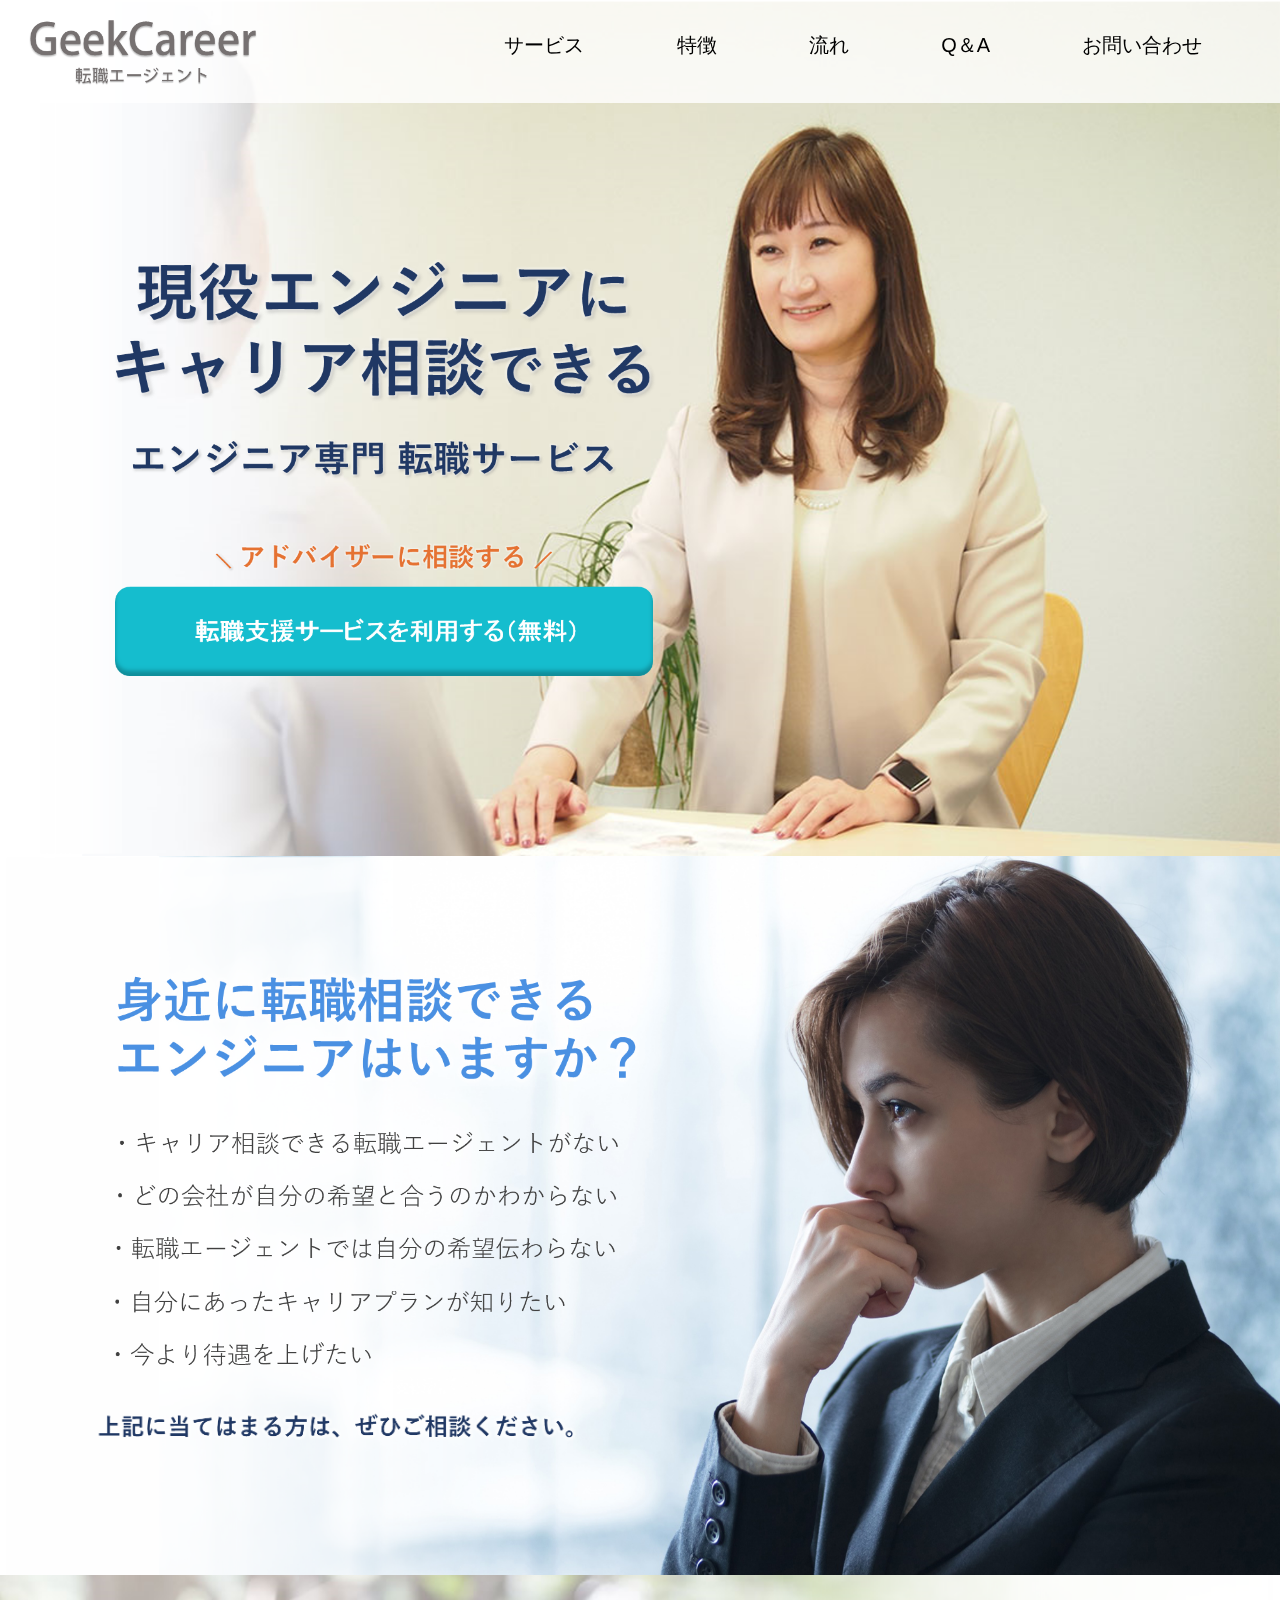
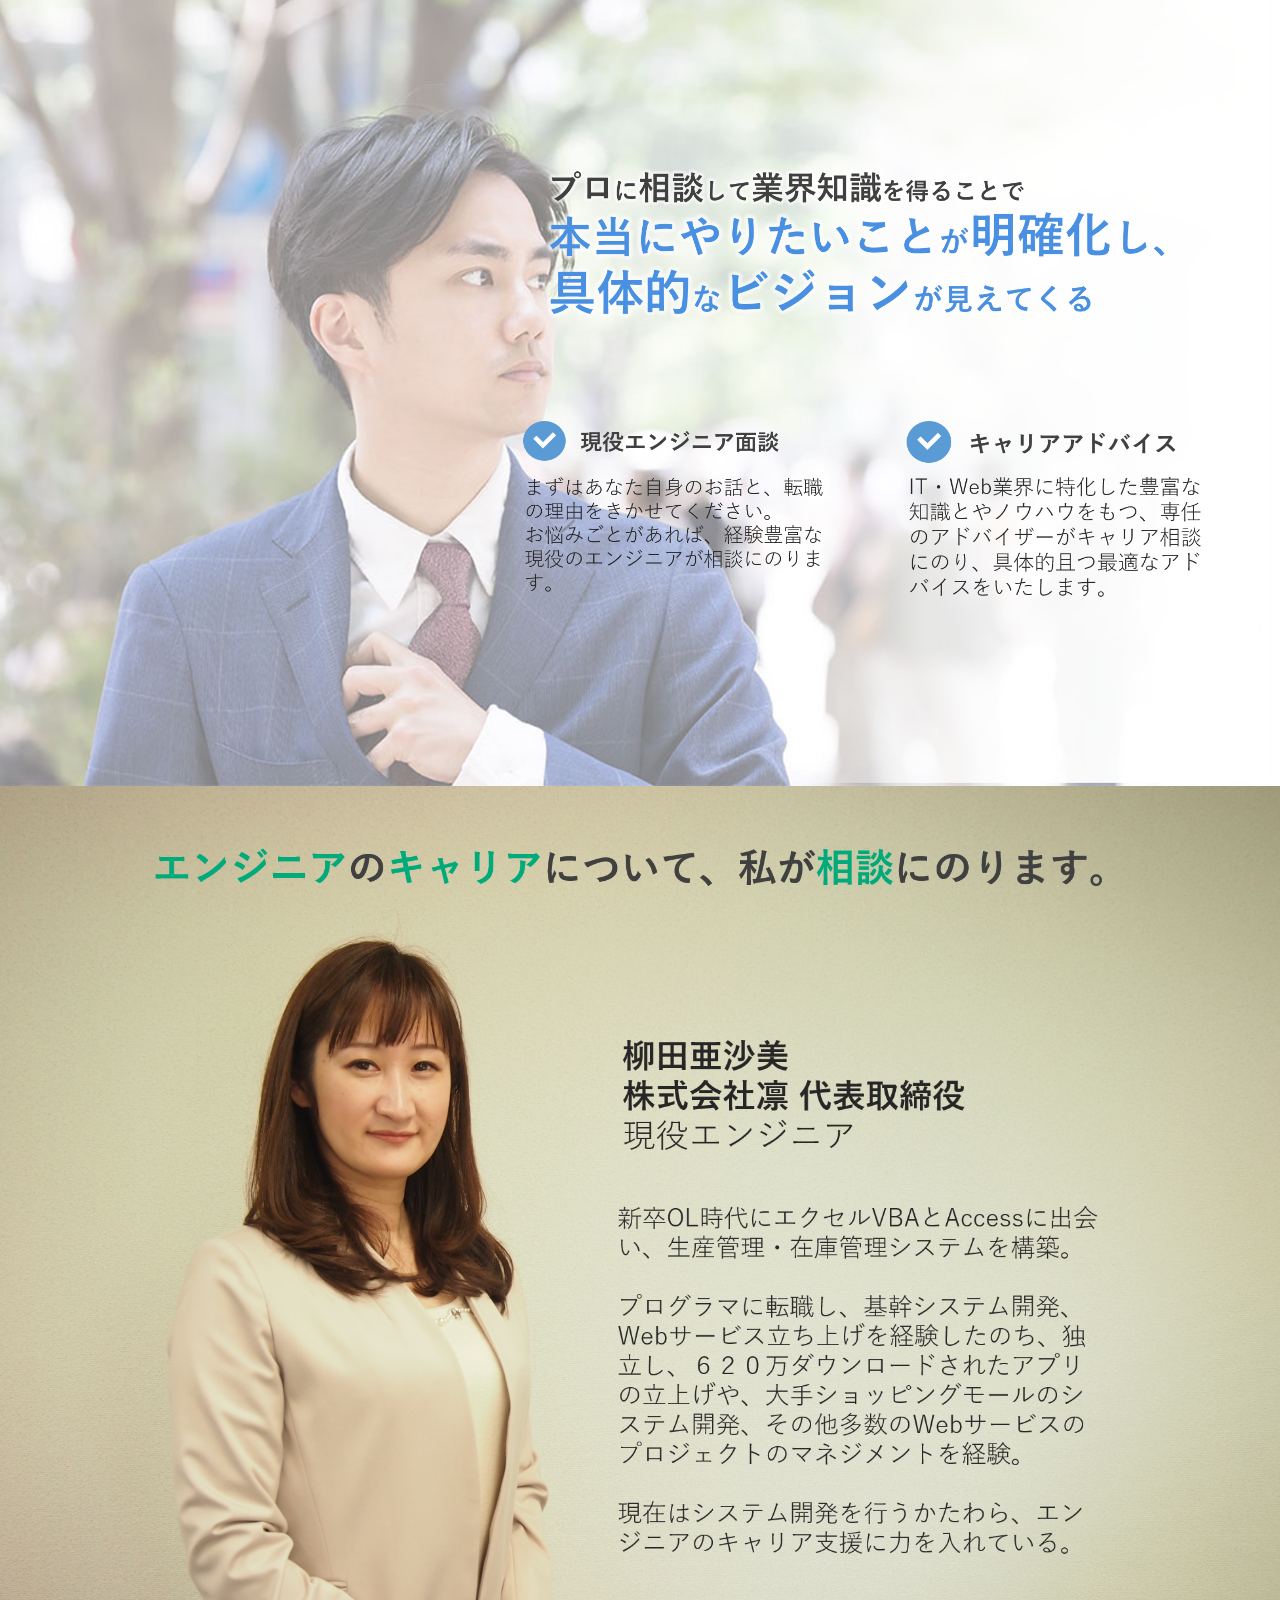
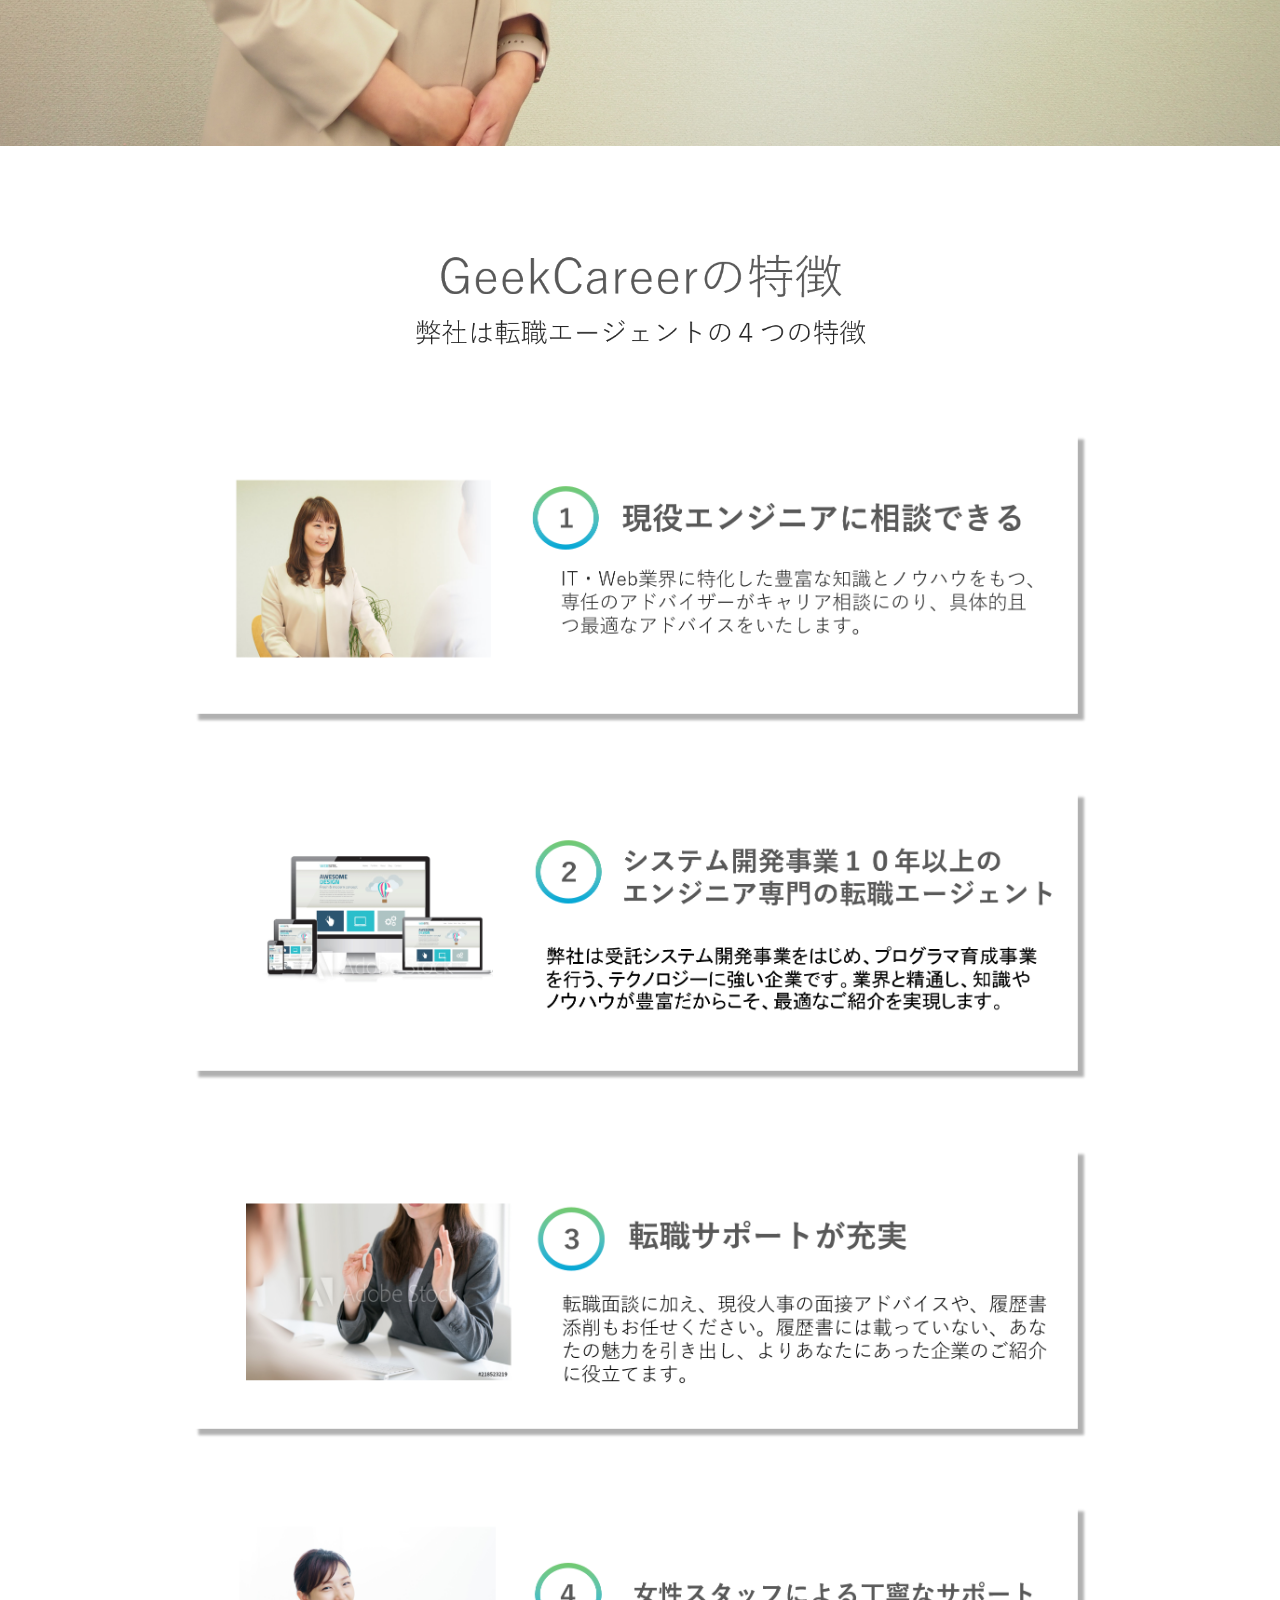
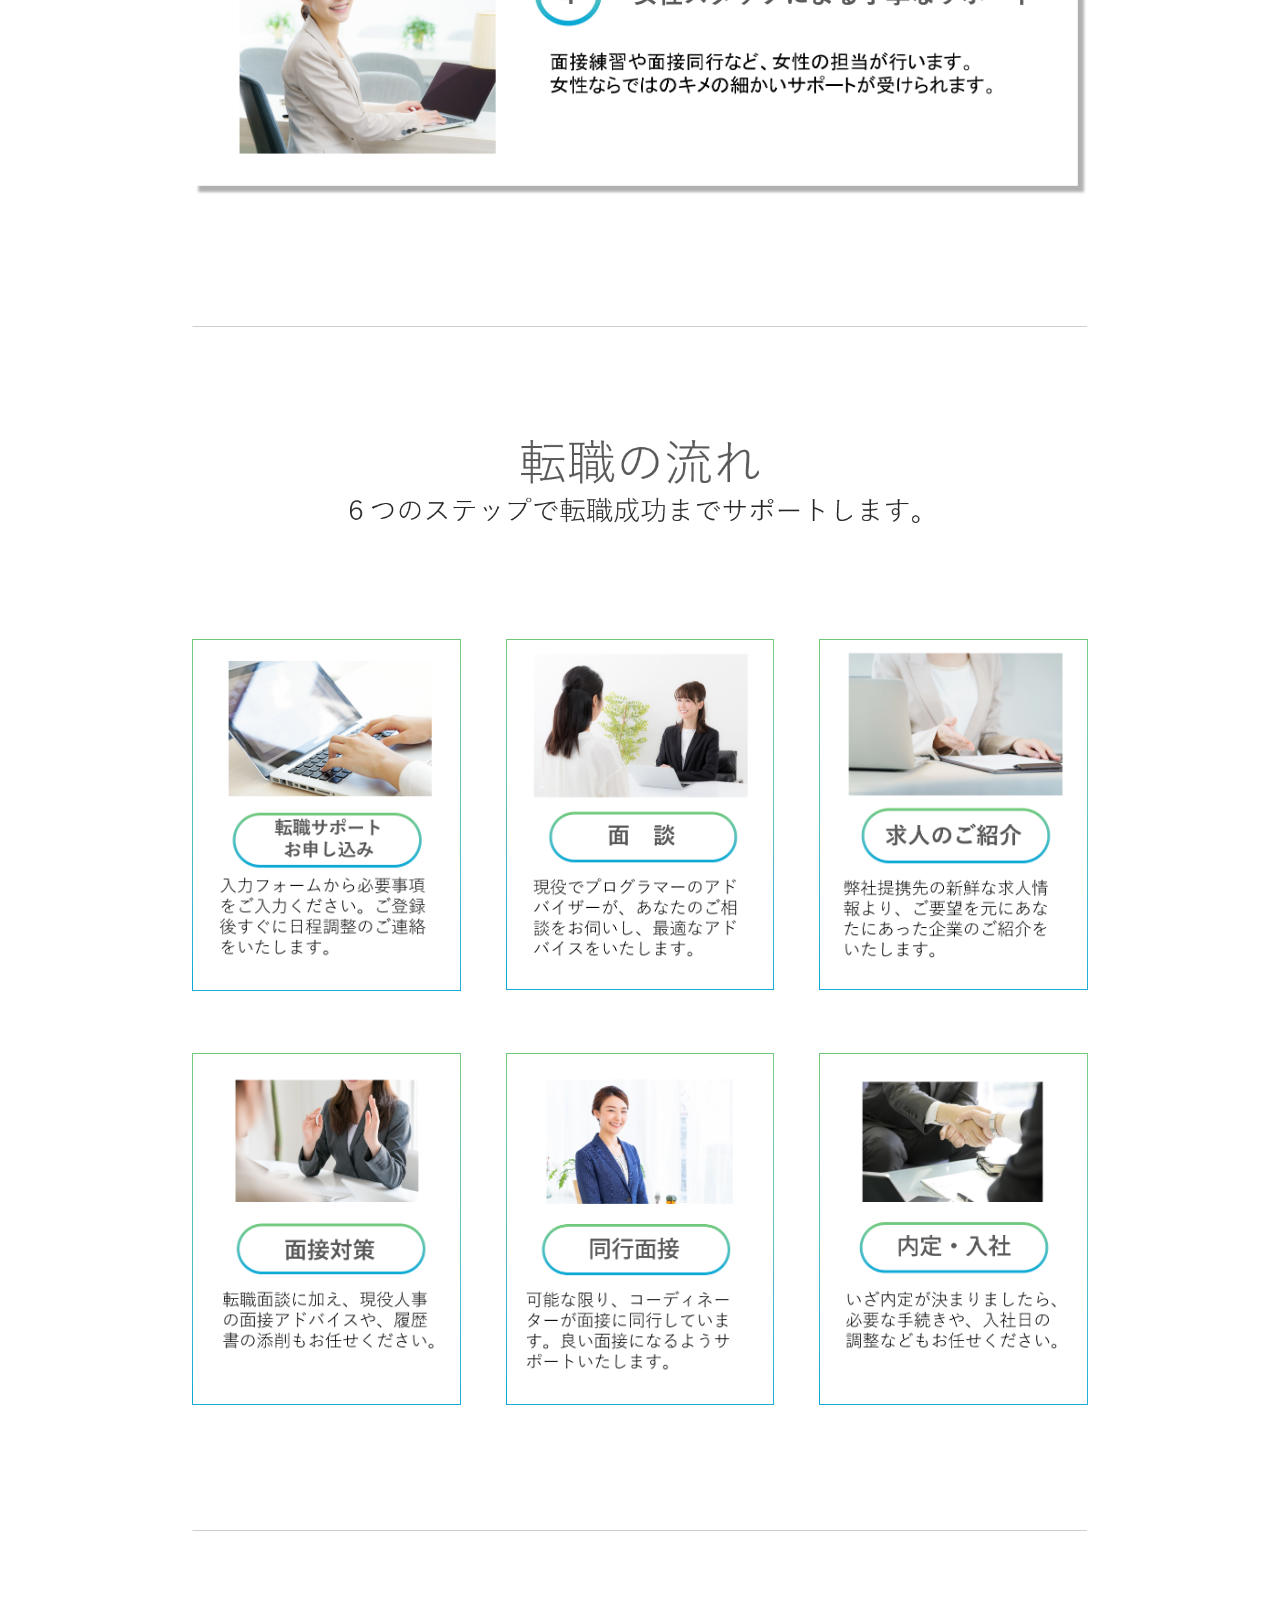
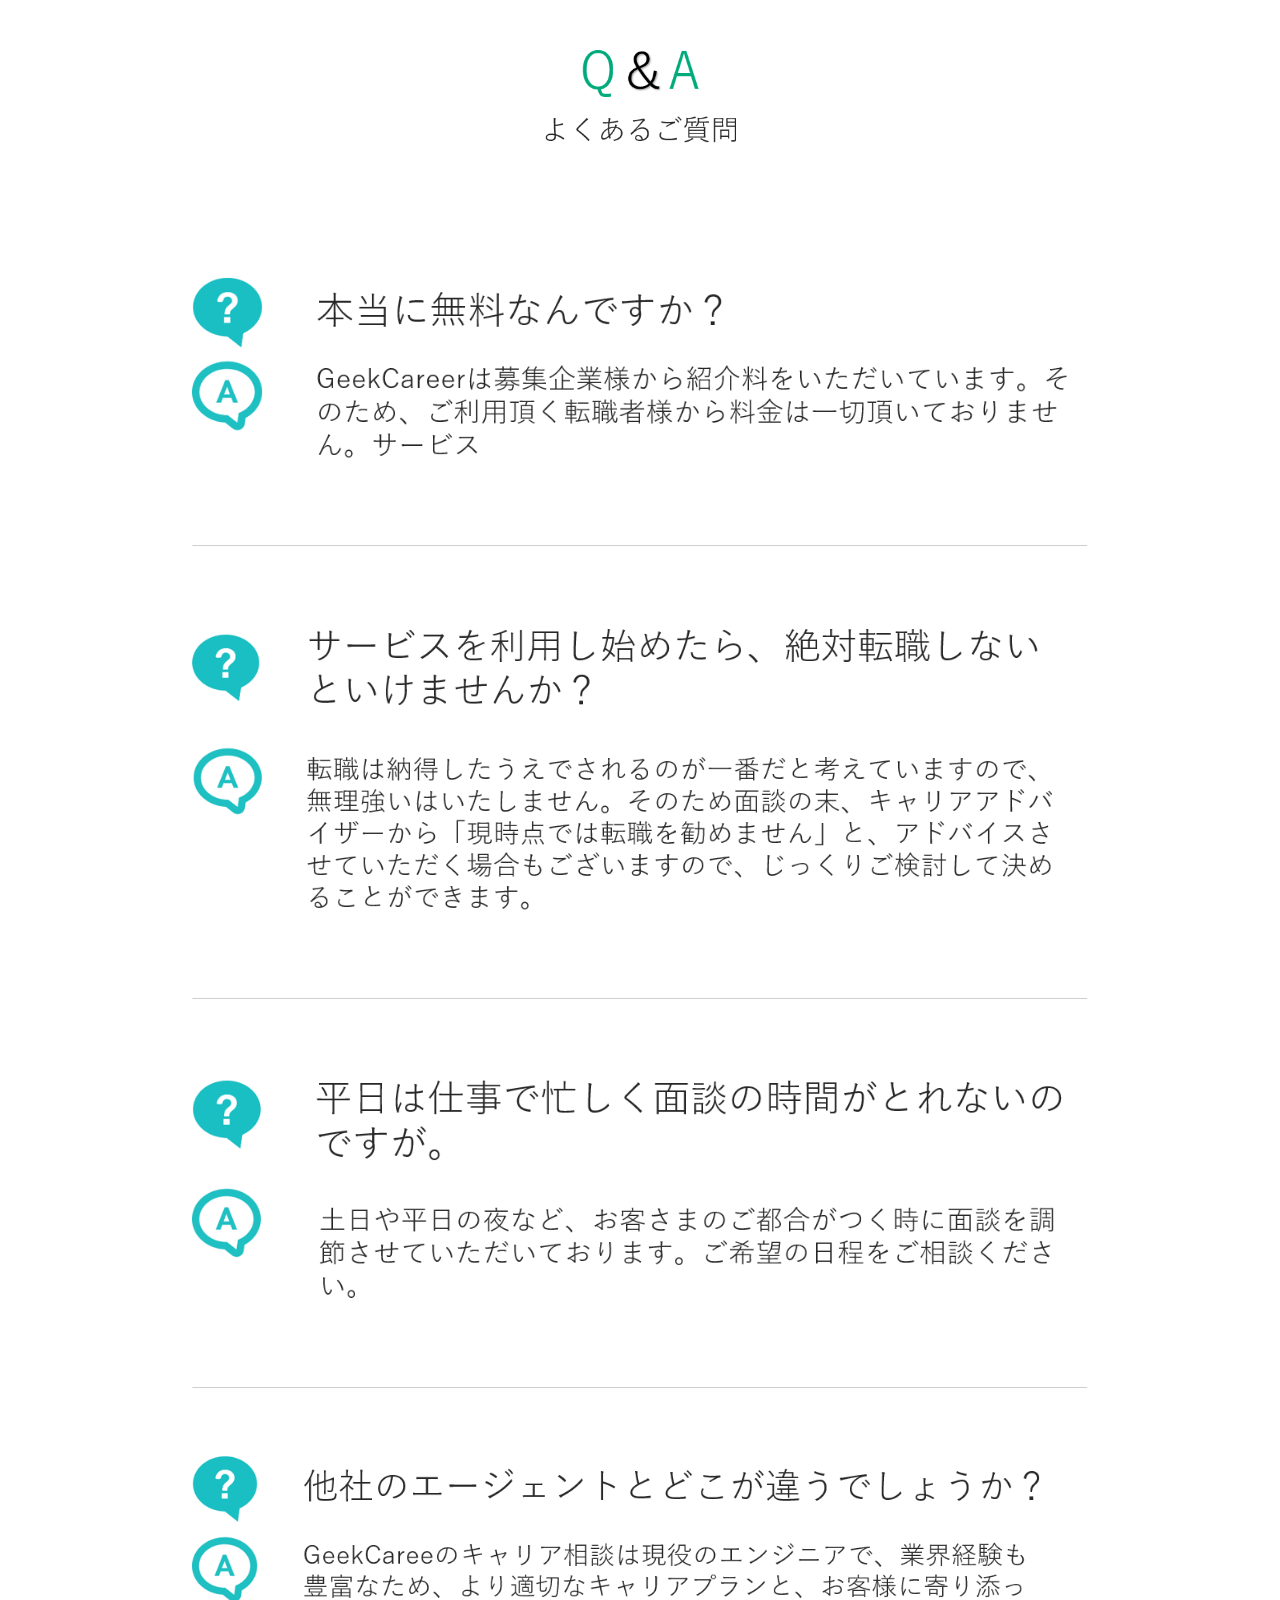
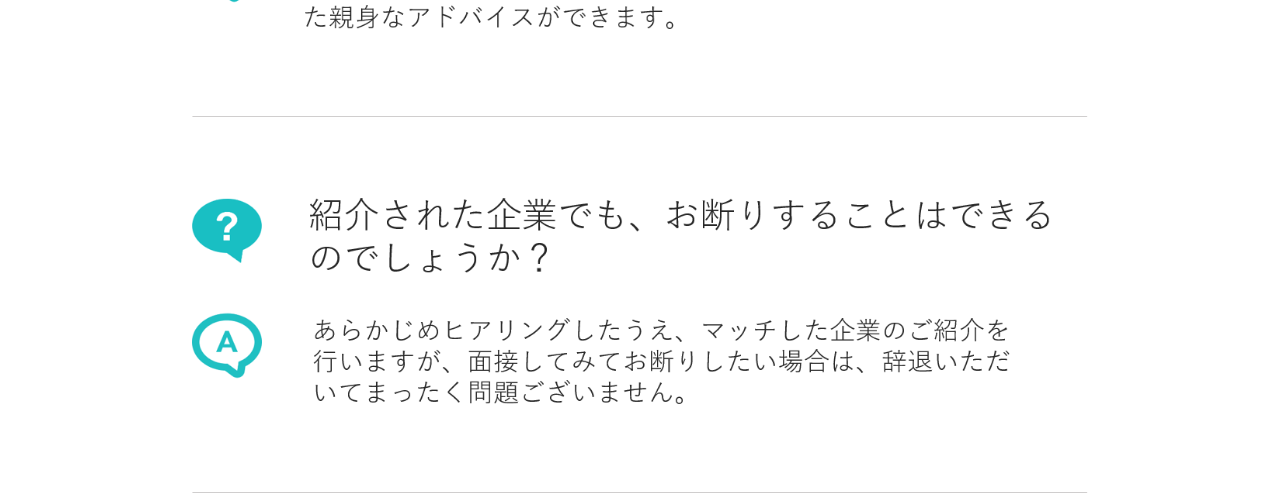
==== geekcareer/index.html @ f50a57da "「geekcareer_lp」コーディング提出" ====
<!DOCTYPE html>
<html>
	<head>
		<meta charset="UTF-8">
		<meta name="description" content="geekcareer">
		<meta name="keyword" content="geekcareer">
		<title>geekcareer</title>
		<meta name="viewport" content="width=device-width, initial-scale=1.0, minimum-scale=1.0, maximum-scale=1.0, user-scalable=no">
		<link rel="stylesheet" type="text/css" href="style.css" />
		<script type="text/javascript" src="https://ajax.googleapis.com/ajax/libs/jquery/1.8.2/jquery.min.js"></script>
		<script type="text/javascript" src="../js/g-analytics.js"></script>
		<script>
			$(function($) {
				WindowHeight = $(window).height();
				$('.drawr').css('height', WindowHeight); //メニューをwindowの高さいっぱいにする
				$(document).ready(function() {
					$('.btn').click(function(){ //クリックしたら
						if($('.drawr').is(":animated")){
							return false;
						}else{
							$('.drawr').animate({width:'toggle'}); //animateで表示・非表示
							$(this).toggleClass('peke'); //toggleでクラス追加・削除
							return false;
						}
					});
				});
   
				//別領域をクリックでメニューを閉じる
				$(document).click(function(event) {
					if (!$(event.target).closest('.drawr').length) {
						$('.btn').removeClass('peke');
						$('.drawr').hide();
					}
				});
			});
		</script>
	</head>
	<body>
		<div id = "wrapper">
			<div id="header">
				<div class="df">
					<a href="#header"><img class="logo" src="img/first_logo.png" /></a>
					<div class="gnf">
						<div id="ham">
							<a class="btn"><img src="img/btn.png" /></a>
							<div class="drawr">
								<ul id="menu">
									<li><a href="#">サービス</a></li>
									<li><a href="#tc">特徴</a></li>
									<li><a href="#fl">流れ</a></li>
									<li><a href="#qa">Q＆A</a></li>
									<li><a href="#">お問い合わせ</a></li>
								</ul>
							</div>
						</div>
						<ul id = "globalnav">
							<li><a href="#">サービス</a></li>
							<li><a href="#tc">特徴</a></li>
							<li><a href="#fl">流れ</a></li>
							<li><a href="#qa">Q＆A</a></li>
							<li><a href="#">お問い合わせ</a></li>
						</ul>
					</div>
				</div>
			</div>
			<div class="mv">
				<img class="db" src="img/first_buck_img.png" />
				<img class="top_dis" src="img/first_title.png" />
				<img class="top_but" src="img/first_cv_button.png" />
			</div>
			<div class="onayami">
				<img class="db dn_s" src="img/onayami_buck_img.png" />
				<img class="dn db_s" src="img/onayami_buck_img_sp.jpg" />
				<img class="onayami_title" src="img/onayami_title.png" />
				<img class="onayami_dis" src="img/onayami_discription.png" />
				<img class="onayami_anai" src="img/onayami_anai.png" />
			</div>
			<div class="benefit">
				<img class="db dn_s" src="img/benefit_buck_img.png" />
				<img class="dn db_s" src="img/benefit_buck_img_sp.jpg" />
				<img class="benefit_dis" src="img/benefit_discription.png" />
				<img class="benefit_men" src="img/benefit_mendan.png" />
				<img class="benefit_adv" src="img/benefit_advice.png" />
			</div>
			<div class="profile">
				<img class="db dn_s" src="img/profile_buck_img.png" />
				<img class="dn db_s" src="img/profiel_buck_img_sp.jpg" />
				<img class="dn_s profile_title" src="img/profiel_title.png" />
				<img class="dn db_s profile_title" src="img/profiel_title_sp.png" />
				<img class="profile_name" src="img/profiel_name.png" />
				<img class="dn_s profile_keireki" src="img/profiel_keireki.png" />
				<img class="dn db_s profile_keireki" src="img/profiel_keireki_sp.png" />
			</div>
			<div id="contents">
				<div id="tc"><div class="tokucho_title">
					<img src="img/tokucho_title.png" />
				</div></div>
				<img class="dn_s mt7" src="img/tokucho_1.png" />
				<img class="dn db_s mt12" src="img/tokucho_1_img.png" />
				<p class="dn di_s mt7 tc1_title_s">現役エンジニアに相談できる</p>
				<p class="dn db_s tc1_dis_s">IT・Web業界に特化した豊富な知識とノウハウをもつ、専任のアドバイザーがキャリア相談にのり、具体的且つ最適なアドバイスをいたします。</p>
				<img class="dn_s mt7" src="img/tokucho_2.png" />
				<img class="dn db_s mt12" src="img/tokucho_3_img.png" />
				<p class="dn di_s tc2_title_s">システム開発事業10年以上のエンジニア専門の転職エージェント</p>
				<p class="dn db_s tc2_dis_s">弊社は受託システム開発事業をはじめ、プログラマ育成事業を行う、テクノロジーに強い企業です。業界と精通し、知識やノウハウが豊富だからこそ、最適なご紹介を実現します。</p>
				<img class="dn_s mt7" src="img/tokucho_3.png" />
				<img class="dn db_s mt14" src="img/tokucho_2_img.png" />
				<p class="dn di_s mt7 tc3_title_s">転職サポートが充実</p>
				<p class="dn db_s tc3_dis_s">転職面談に加え、現役人事の面接アドバイスや、履歴書添削もお任せください。履歴書には載っていない、あなたの魅力を引き出し、よりあなたにあった企業のご紹介に役立てます。</p>
				<img class="dn_s mt7" src="img/tokucho_4.png" />
				<img class="dn db_s mt14" src="img/tokucho_4_img.png" />
				<p class="dn di_s mt7 tc4_title_s">女性スタッフによる丁寧なサポート</p>
				<p class="dn db_s tc4_dis_s">面接練習や面接同行など、女性の担当が行います。<br>女性ならではのキメの細かいサポートが受けられます。</p>
				<img class="mt14" src="img/line.png" />
				<div id="fl"><div class="flow_title">
					<img src="img/flow_title.png" />
				</div></div>
				<div class="flow1">
					<img class="dn_s mr5" src="img/flow_mousikomi.png" />
					<img class="dn db_s" src="img/flow_mousikomi.png" />
					<img class="dn_s mr5" src="img/flow_mendan.png" />
					<img class="dn db_s mt12" src="img/flow_mendan.png" />
					<img class="dn_s" src="img/flow_syoukai.png" />
					<img class="dn db_s mt12" src="img/flow_syoukai.png" />
				</div>
				<div class="flow2">
					<img class="dn_s mr5" src="img/flow_mensetsutaisaku.png" />
					<img class="dn db_s mt12" src="img/flow_mensetsutaisaku.png" />
					<img class="dn_s mr5" src="img/flow_mensetsu_doukou.png" />
					<img class="dn db_s mt12" src="img/flow_mensetsu_doukou.png" />
					<img class="dn_s" src="img/flow_naitei.png" />
					<img class="dn db_s mt12" src="img/flow_naitei.png" />
				</div>
				<img class="mt14" src="img/line.png" />
				<div id="qa"><div class="qa_title">
					<img src="img/q&a_title.png" />
				</div></div>
				<img class="dn_s mt12" src="img/q&a_q1.png" />
				<p class="dn db_s q1">本当に無料なんですか？</p>
				<p class="dn db_s a1">GeekCareerは募集企業様から紹介料をいただいています。そのため、ご利用頂く転職者様から料金は一切頂いておりません。サービス</p>
				<img class="mt7" src="img/line.png" />
				<img class="dn_s mt7" src="img/q&a_q2.png" />
				<p class="dn db_s q2">サービスを利用し始めたら、絶対転職しないといけませんか？</p>
				<p class="dn db_s a2">転職は納得したうえでされるのが一番だと考えていますので、無理強いはいたしません。そのため面談の末、キャリアアドバイザーから「現時点では転職を勧めません」と、アドバイスさせていただく場合もございますので、じっくりご検討して決めることができます。</p>
				<img class="mt7" src="img/line.png" />
				<img class="dn_s mt7" src="img/q&a_q3.png" />
				<p class="dn db_s q3">平日は仕事で忙しく面談の時間がとれないのですが。</p>
				<p class="dn db_s a3">土日や平日の夜など、お客さまのご都合がつく時に面談を調節させていただいております。ご希望の日程をご相談ください。</p>
				<img class="mt7" src="img/line.png" />
				<img class="dn_s mt7" src="img/q&a_q4.png" />
				<p class="dn db_s q4">他社のエージェントとどこが違うでしょうか？</p>
				<p class="dn db_s a4">GeekCareeのキャリア相談は現役のエンジニアで、業界経験も豊富なため、より適切なキャリアプランと、お客様に寄り添った親身なアドバイスができます。</p>
				<img class="mt7" src="img/line.png" />
				<img class="dn_s mt7" src="img/q&a_q5.png" />
				<p class="dn db_s q5">紹介された企業でも、お断りすることはできるのでしょうか？</p>
				<p class="dn db_s a5">あらかじめヒアリングしたうえ、マッチした企業のご紹介を行いますが、面接してみてお断りしたい場合は、辞退いただいてまったく問題ございません。</p>
				<img class="mt7" src="img/line.png" />

			</div>

		</div>
	</body>
</html>
---- geekcareer/style.css ----
body{
	margin: 0px;
	font-family: sans-serif,"HG明朝E",Georgia, "游明朝体", "YuMincho", "游明朝", "Yu Mincho", "ヒラギノ明朝 ProN W3", "Hiragino Mincho ProN W3", HiraMinProN-W3, "ヒラギノ明朝 ProN", "Hiragino Mincho ProN", "ヒラギノ明朝 Pro", "Hiragino Mincho Pro", "HGS明朝E", "ＭＳ Ｐ明朝", "MS PMincho",serif;
}
div#wrapper{
	width: 100%;
}
img{
	width: 100%;
}
.logo{
	width:80%;
	margin-top: 0%;
	margin-left: 0%;
}
div#ham{
	display: none;
}
.df{
	width: 100%;
	position: fixed;
	z-index: 1;
	display: -webkit-box;
	display: -webkit-flex;
	display: flex;
	background: rgba(255,255,255,0.8);
}
.gnf{
	width: 100%;
}
ul#globalnav{
	width: 100%;
	padding: 0px;
	font-size: 20px;
	display: -webkit-box;
	display: -webkit-flex;
	display: flex;
	margin-top: 3.5%;
	margin-left: 6%;
}
ul#globalnav li{
	list-style: none;
	margin-left: 10%;
}
ul#globalnav li a{
	text-decoration: none;
	color: #000000;
}
.db{
	display: block;
}
.dn{
	display: none;
}
.mv{
	position: relative;
}
.top_dis{
	width: 50%;
	position: absolute;
	top: 27%;
	left: 5%;
}
.top_but{
	width: 42%;
	position: absolute;
	top: 62%;
	left: 9%;
}
.onayami{
	position: relative;
}
.onayami_title{
	width: 50%;
	position: absolute;
	top: 13%;
	left: 6%;
}
.onayami_dis{
	width: 50%;
	position: absolute;
	top: 37%;
	left: 7%;
}
.onayami_anai{
	width: 42%;
	position: absolute;
	top: 75%;
	left: 6%;
}
.benefit{
	position: relative;
}
.benefit_dis{
	width: 55%;
	position: absolute;
	top: 22%;
	left: 40%;
}
.benefit_men{
	width: 26%;
	position: absolute;
	top: 55%;
	left: 40%;
}
.benefit_adv{
	width: 26%;
	position: absolute;
	top: 55%;
	left: 70%;
}
.profile{
	position: relative;
}
.profile_title{
	width: 80%;
	position: absolute;
	top: 5%;
	left: 10%;
}
.profile_name{
	width: 30%;
	position: absolute;
	top: 25%;
	left: 47%;
}
.profile_keireki{
	width: 40%;
	position: absolute;
	top: 40%;
	left: 47%;
}
div#contents{
	width: 70%;
	margin: 0 auto;
}
.tokucho_title{
	width: 70%;
	margin: 10% auto 0%;
}
.mt7{
	margin-top: 7%;
}
.mt12{
	margin-top: 12%;
}
.mt14{
	margin-top: 14%;
}
.flow_title{
	width: 70%;
	margin: 10% auto 0%;
}
.flow1{
	display: -webkit-box;
	display: -webkit-flex;
	display: flex;
	margin-top: 10%;
}
.flow1 img{
	width: 30%;
	height: 50%;
}
.flow2{
	display: -webkit-box;
	display: -webkit-flex;
	display: flex;
	margin-top: 7%;
}
.flow2 img{
	width: 30%;
	height: 50%;
}
.mr5{
	margin-right: 5%;
}
.qa_title{
	width: 70%;
	margin: 10% auto 0%;
}

@media only screen and (max-width: 1250px){

ul#globalnav{
	font-size: 16px;
}
}

@media only screen and (max-width: 1024px){

ul#globalnav{
	display: none;
}
div#ham{
	display: block;
}
.btn{
	display: block;
	width:13%;
	height: 13%;
	position: fixed;
	top:0;
	right:0;
	cursor: pointer;
	z-index: 200;
}
.peke{
	background-position: -35px 0;
}
.drawr{
	display: none;
	background-color:#FFFFFF;
	position: fixed;
	top: 0px;
	right:0;
	width:260px;
	height: 100%;
	padding: 50px 0 20px 0px;
	z-index: 100;
}
#menu li{
	list-style: none;
	width:260px;
}
#menu li a{
	color:#000000;
	display: block;
	padding: 10px;
	text-decoration: none;
}
}

@media only screen and (max-width: 768px){

.dn_s{
	display: none;
}
.db_s{
	display: block;
}
.di_s{
	display: inline-block;
}
.onayami_title{
	width: 90%;
	top: 14%;
	left: 7%;
}
.onayami_dis{
	width: 93%;
	top: 37%;
	left: 7%;
}
.onayami_anai{
	width: 100%;
	top: 73%;
	left: 0%;
}
.benefit_dis{
	width: 90%;
	top: 7%;
	left: 7%;
}
.benefit_men{
	width: 70%;
	top: 30%;
	left: 15%;
}
.benefit_adv{
	width: 70%;
	top: 64%;
	left: 15%;
}
.profile_title{
	width: 54%;
	top: 12%;
	left: 45%;
}
.profile_name{
	width: 50%;
	top: 25%;
	left: 45%;
}
.profile_keireki{
	width: 50%;
	top: 40%;
	left: 45%;
}
div#contents{
	width: 80%;
}
.tokucho_title{
	width: 100%;
}
.tc1_title_s{
	background-image: url("img/tokucho_1_icon.png");
	background-repeat: no-repeat;
	background-position: left middle;
	background-size: 70px;
	padding-left: 20%;
	padding-top: 3%;
	padding-bottom: 5%;
	color: #616161;
	font-size: 22px;
}
.tc1_dis_s{
	width: 85%;
	margin: 0 auto;
	font-size: 20px;
}
.tc2_title_s{
	background-image: url("img/tokucho_2_icon.png");
	background-repeat: no-repeat;
	background-position: left middle;
	background-size: 70px;
	padding-left: 20%;
	padding-top: 3%;
	padding-bottom: 5%;
	color: #616161;
	font-size: 22px;
}
.tc2_dis_s{
	width: 85%;
	margin: 0 auto;
	font-size: 20px;
}
.tc3_title_s{
	background-image: url("img/tokucho_3_icon.png");
	background-repeat: no-repeat;
	background-position: left middle;
	background-size: 70px;
	padding-left: 20%;
	padding-top: 3%;
	padding-bottom: 5%;
	color: #616161;
	font-size: 22px;
}
.tc3_dis_s{
	width: 85%;
	margin: 0 auto;
	font-size: 20px;
}
.tc4_title_s{
	background-image: url("img/tokucho_4_icon.png");
	background-repeat: no-repeat;
	background-position: left middle;
	background-size: 70px;
	padding-left: 20%;
	padding-top: 3%;
	padding-bottom: 5%;
	color: #616161;
	font-size: 22px;
}
.tc4_dis_s{
	width: 85%;
	margin: 0 auto;
	font-size: 20px;
}
.flow_title{
	width: 100%;
}
.flow1{
	display: block;
}
.flow1 img{
	width: 100%;
	height: 100%;
}
.flow2{
	display: block;
	margin-top: 0%;
}
.flow2 img{
	width: 100%;
	height: 100%;
}
.qa_title{
	width: 100%;
}
.q1{
	background-image: url("img/q.png");
	background-repeat: no-repeat;
	background-position: left middle;
	background-size: 50px;
	padding-left: 15%;
	padding-top: 2%;
	padding-bottom: 5%;
	color: #616161;
	font-size: 22px;
	margin-top: 10%;
	margin-bottom: 1%;
}
.a1{
	background-image: url("img/a.png");
	background-repeat: no-repeat;
	background-position: left middle;
	background-size: 50px;
	padding-left: 15%;
	padding-top: 2%;
	padding-bottom: 5%;
	width: 85%;
	margin: 0 auto;
	font-size: 18px;
}
.q2{
	background-image: url("img/q.png");
	background-repeat: no-repeat;
	background-position: left middle;
	background-size: 50px;
	padding-left: 15%;
	padding-top: 2%;
	padding-bottom: 5%;
	color: #616161;
	font-size: 22px;
	margin-top: 10%;
	margin-bottom: 1%;
}
.a2{
	background-image: url("img/a.png");
	background-repeat: no-repeat;
	background-position: left middle;
	background-size: 50px;
	padding-left: 15%;
	padding-top: 2%;
	padding-bottom: 5%;
	width: 85%;
	margin: 0 auto;
	font-size: 18px;
}
.q3{
	background-image: url("img/q.png");
	background-repeat: no-repeat;
	background-position: left middle;
	background-size: 50px;
	padding-left: 15%;
	padding-top: 2%;
	padding-bottom: 5%;
	color: #616161;
	font-size: 22px;
	margin-top: 10%;
	margin-bottom: 1%;
}
.a3{
	background-image: url("img/a.png");
	background-repeat: no-repeat;
	background-position: left middle;
	background-size: 50px;
	padding-left: 15%;
	padding-top: 2%;
	padding-bottom: 5%;
	width: 85%;
	margin: 0 auto;
	font-size: 18px;
}
.q4{
	background-image: url("img/q.png");
	background-repeat: no-repeat;
	background-position: left middle;
	background-size: 50px;
	padding-left: 15%;
	padding-top: 2%;
	padding-bottom: 5%;
	color: #616161;
	font-size: 22px;
	margin-top: 10%;
	margin-bottom: 1%;
}
.a4{
	background-image: url("img/a.png");
	background-repeat: no-repeat;
	background-position: left middle;
	background-size: 50px;
	padding-left: 15%;
	padding-top: 2%;
	padding-bottom: 5%;
	width: 85%;
	margin: 0 auto;
	font-size: 18px;
}
.q5{
	background-image: url("img/q.png");
	background-repeat: no-repeat;
	background-position: left middle;
	background-size: 50px;
	padding-left: 15%;
	padding-top: 2%;
	padding-bottom: 5%;
	color: #616161;
	font-size: 22px;
	margin-top: 10%;
	margin-bottom: 1%;
}
.a5{
	background-image: url("img/a.png");
	background-repeat: no-repeat;
	background-position: left middle;
	background-size: 50px;
	padding-left: 15%;
	padding-top: 2%;
	padding-bottom: 5%;
	width: 85%;
	margin: 0 auto;
	font-size: 18px;
}
}

@media only screen and (max-width: 560px){

.tc1_title_s{
	background-size: 50px;
	font-size: 20px;
}
.tc1_dis_s{
	font-size: 18px;
}
.tc2_title_s{
	background-size: 50px;
	font-size: 20px;
}
.tc2_dis_s{
	font-size: 18px;
}
.tc3_title_s{
	background-size: 50px;
	font-size: 20px;
}
.tc3_dis_s{
	font-size: 18px;
}
.tc4_title_s{
	background-size: 50px;
	font-size: 20px;
}
.tc4_dis_s{
	font-size: 18px;
}
.q1{
	font-size: 18px;
	padding-left: 25%;
}
.a1{
	font-size: 16px;
	padding-left: 25%;
}
.q2{
	font-size: 18px;
	padding-left: 25%;
}
.a2{
	font-size: 16px;
	padding-left: 25%;
}
.q3{
	font-size: 18px;
	padding-left: 25%;
}
.a3{
	font-size: 16px;
	padding-left: 25%;
}
.q4{
	font-size: 18px;
	padding-left: 25%;
}
.a4{
	font-size: 16px;
	padding-left: 25%;
}
.q5{
	font-size: 18px;
	padding-left: 25%;
}
.a5{
	font-size: 16px;
	padding-left: 25%;
}
}
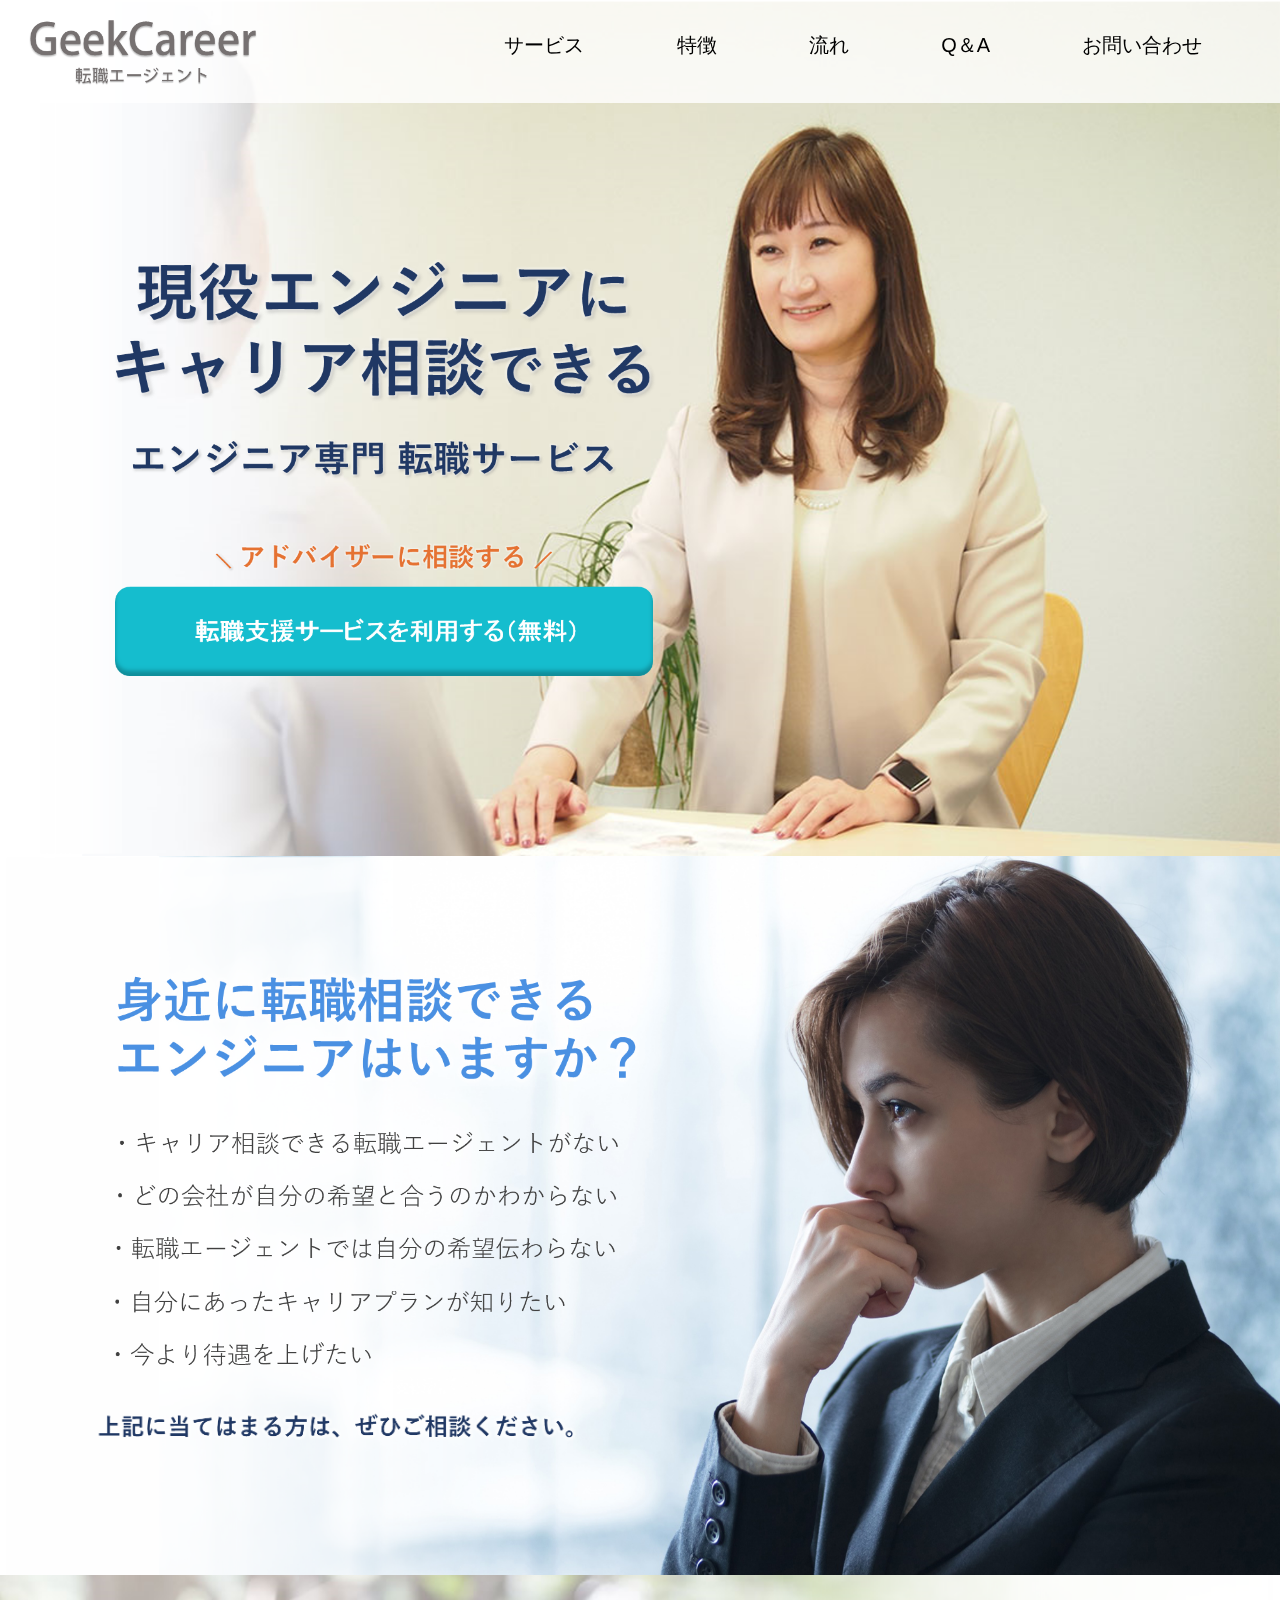
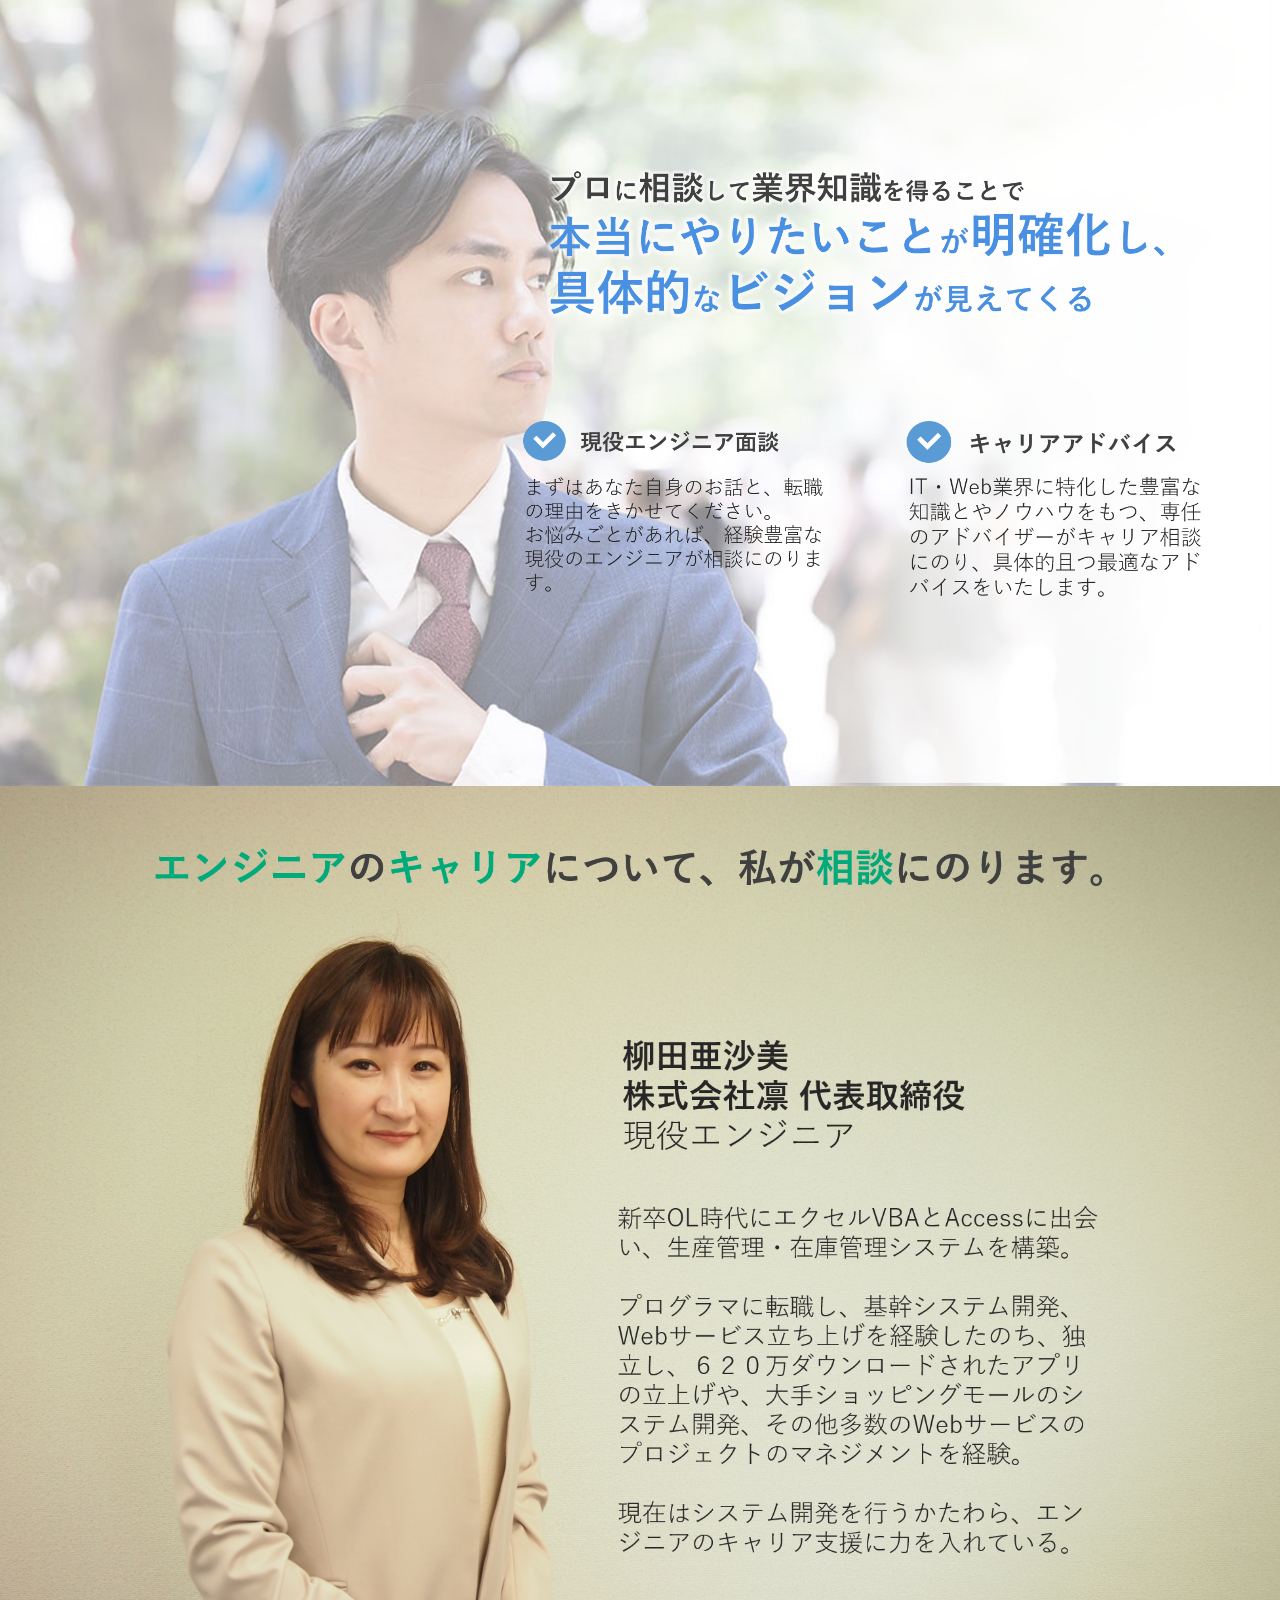
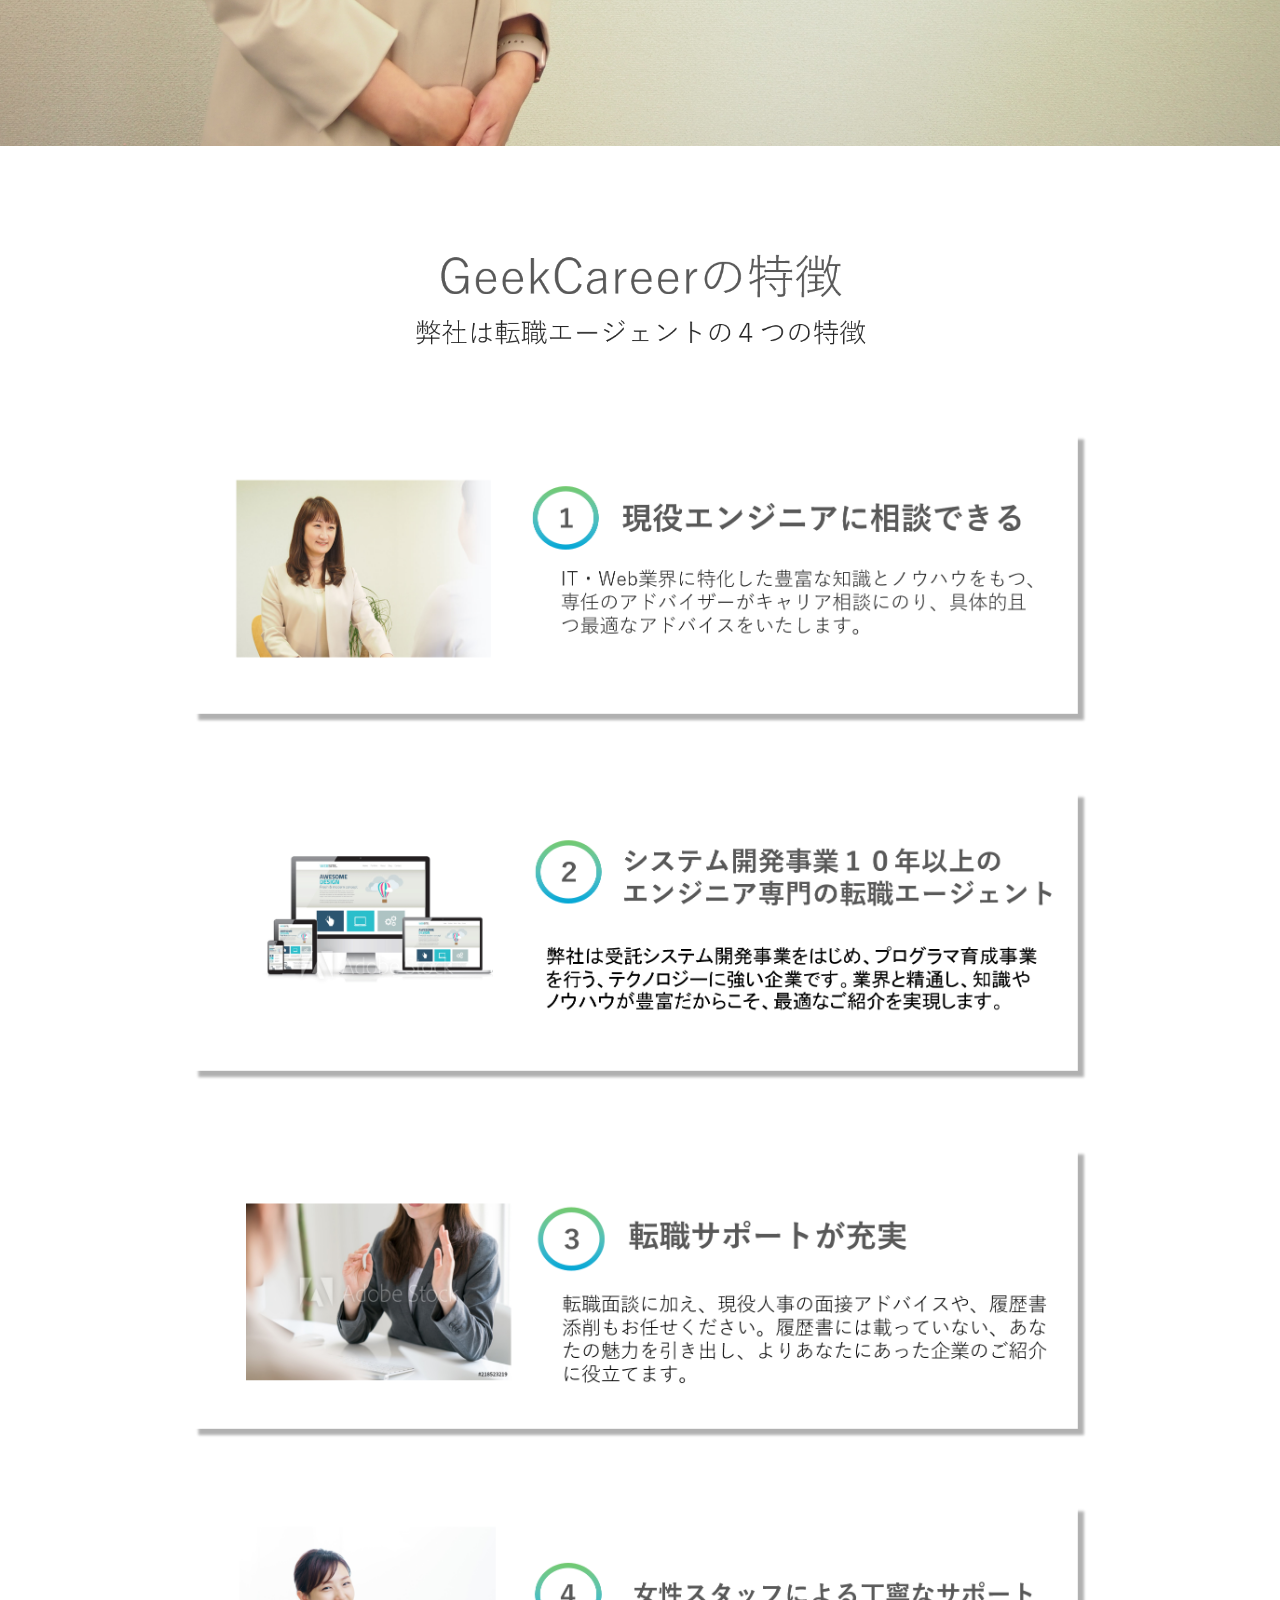
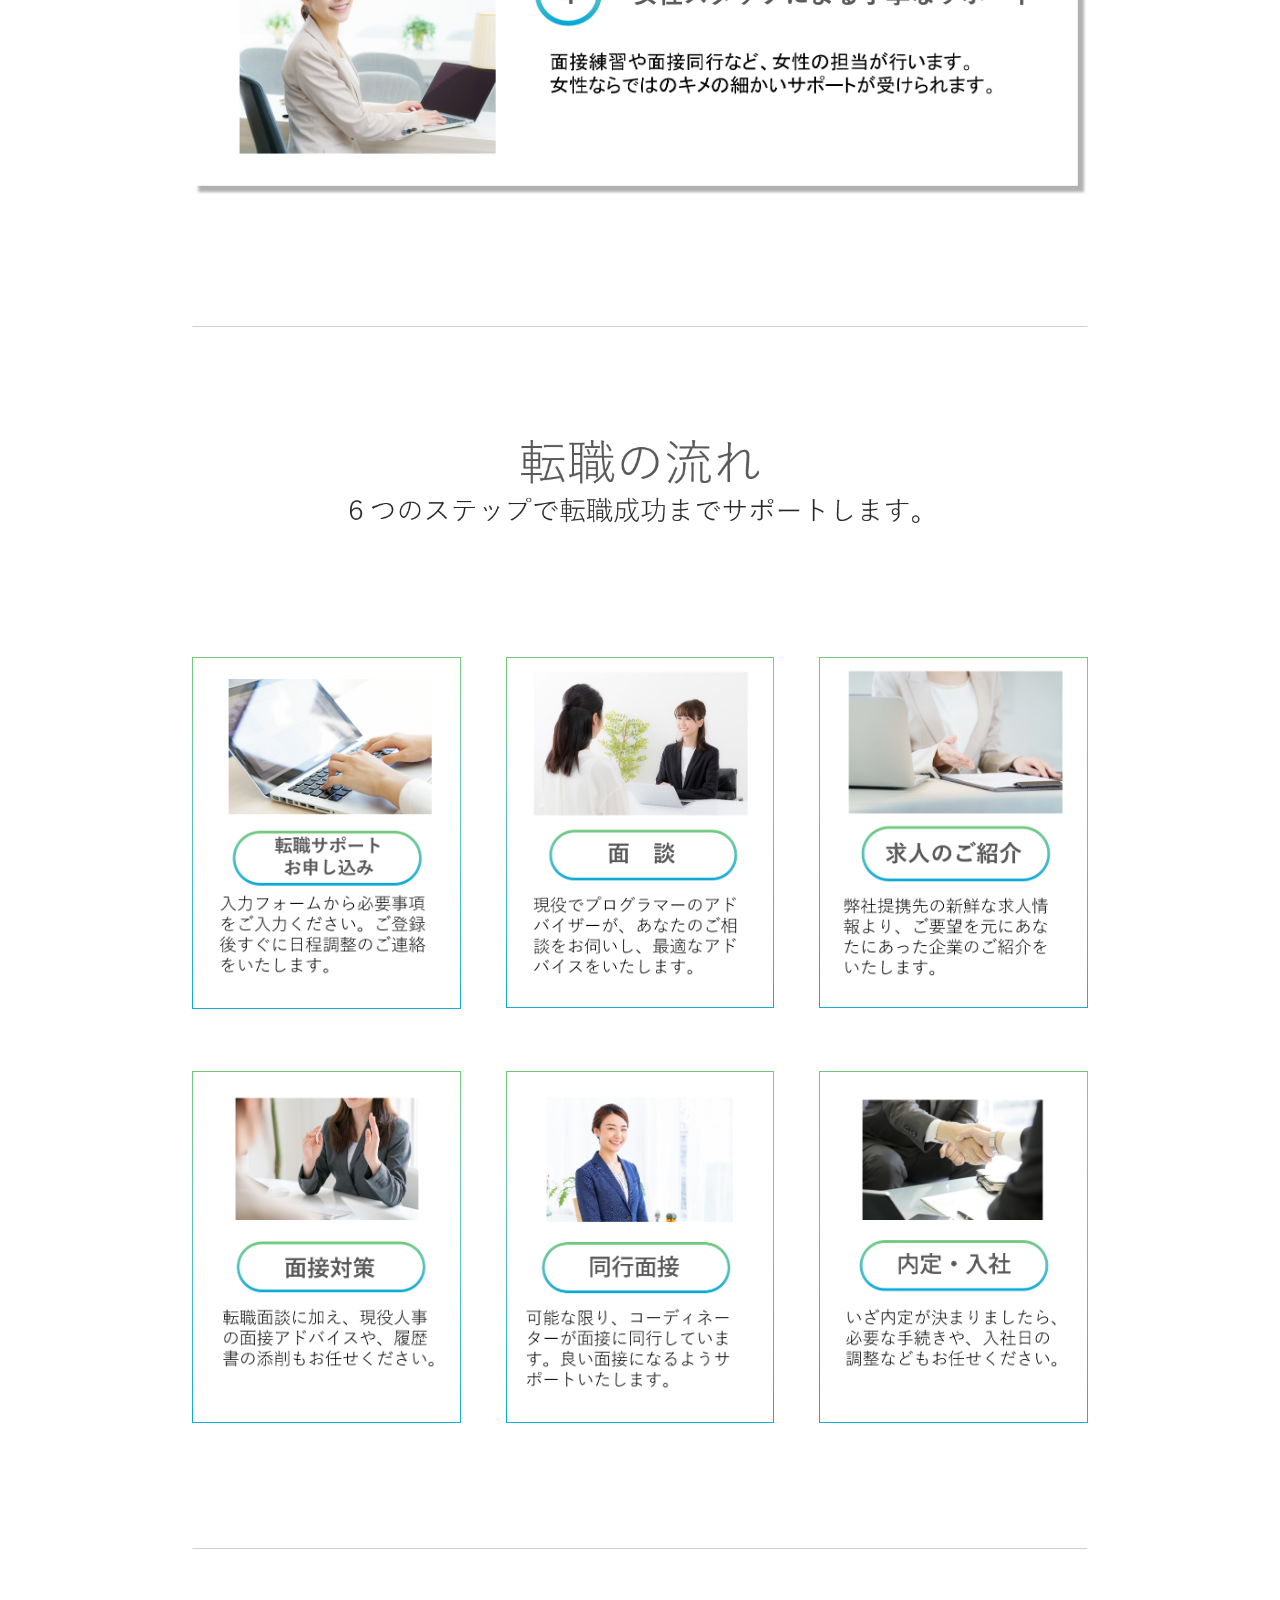
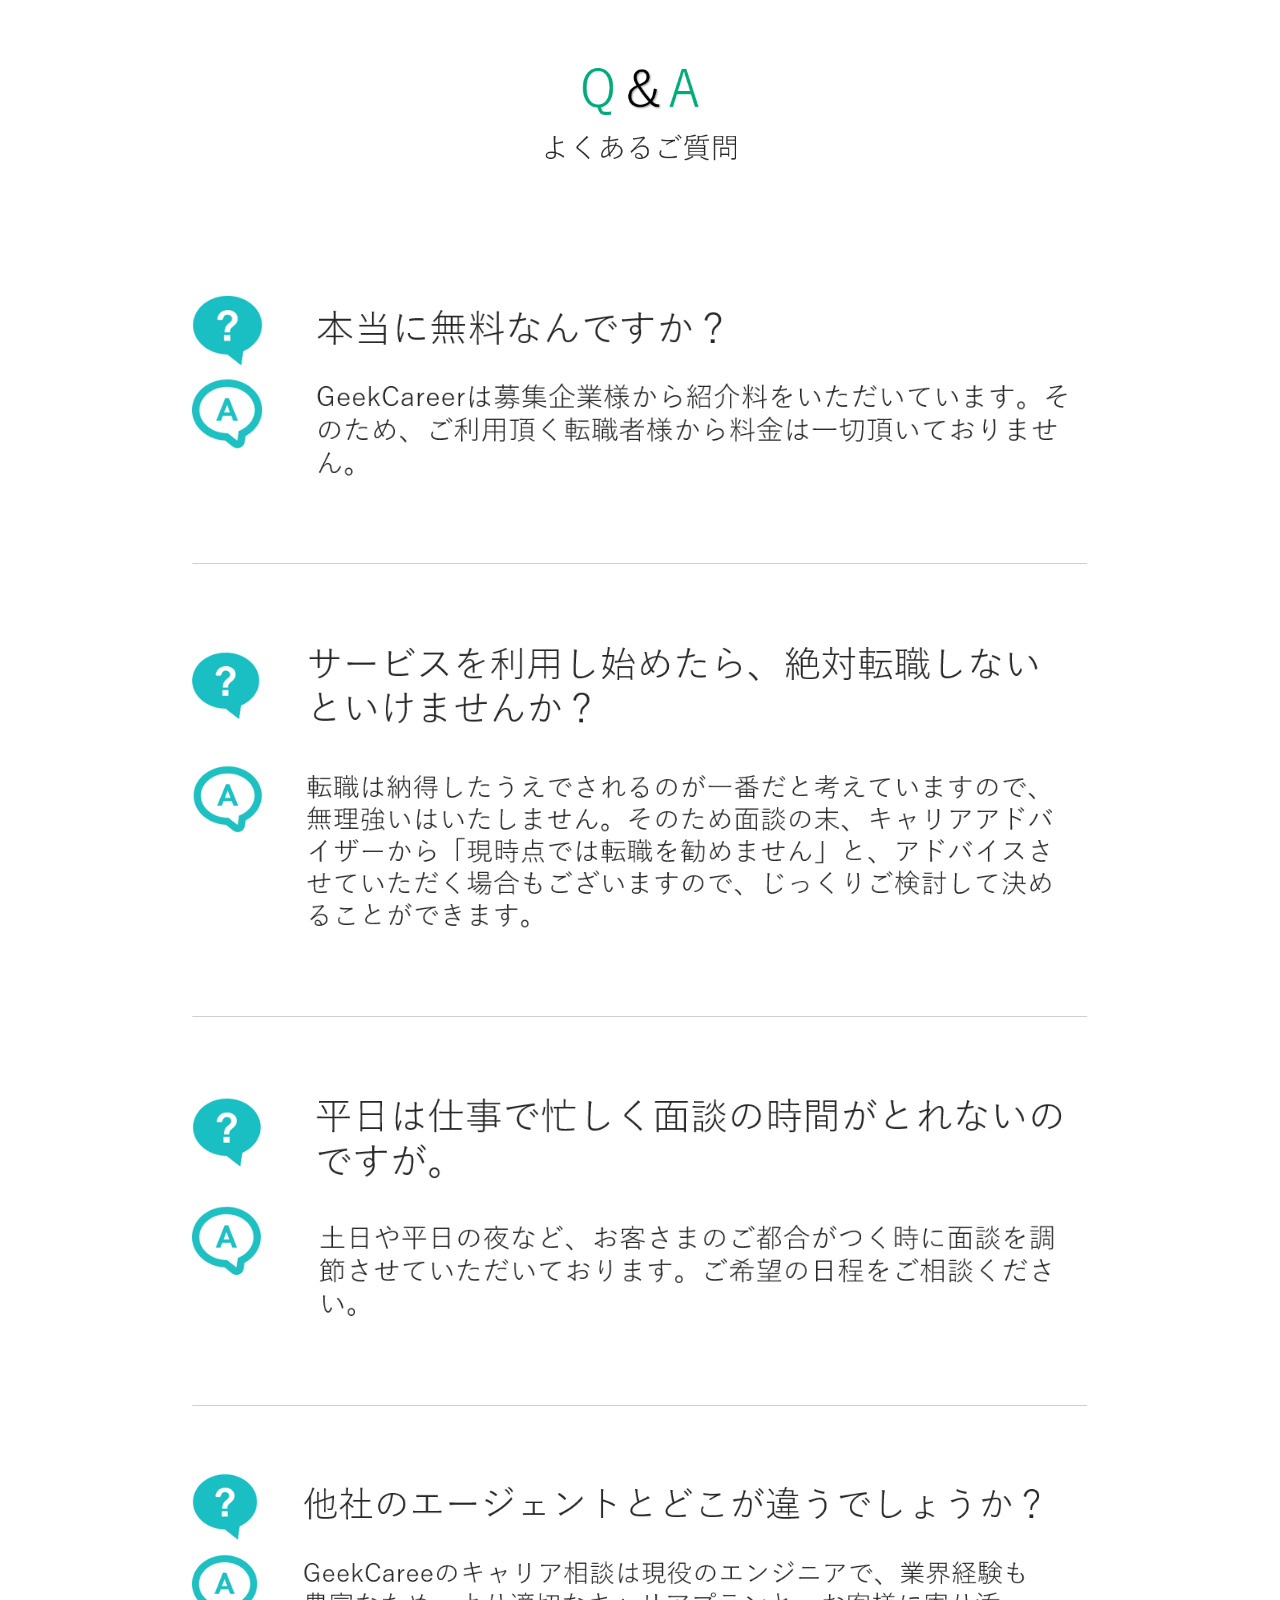
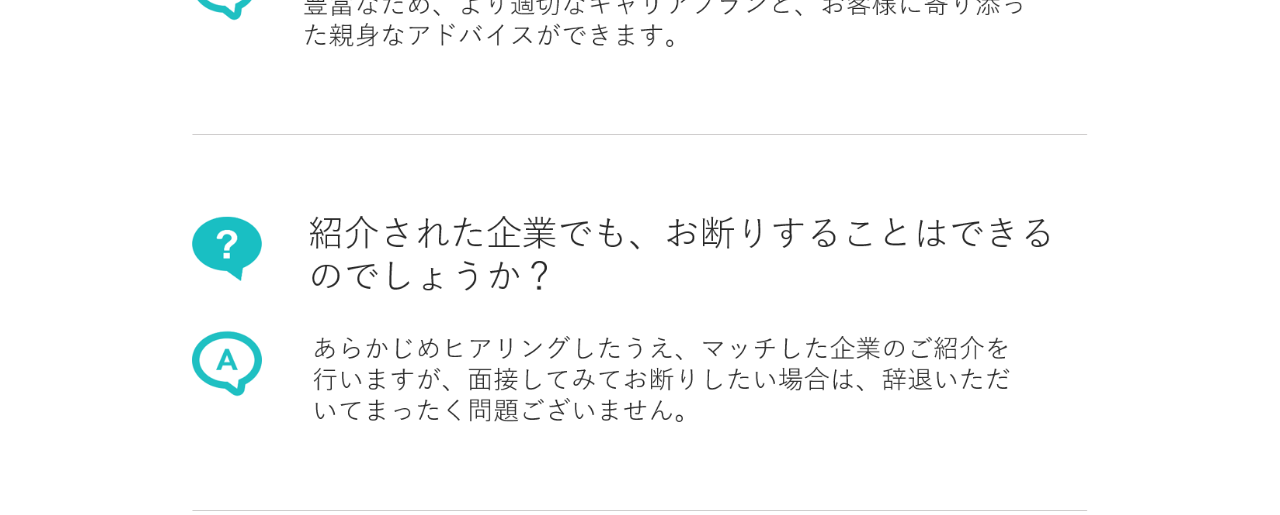
==== commit 5ef2d923: "「geekcareer_lp」コーディング修正" ====
--- a/geekcareer/index.html
+++ b/geekcareer/index.html
@@ -45,7 +45,7 @@
 							<a class="btn"><img src="img/btn.png" /></a>
 							<div class="drawr">
 								<ul id="menu">
-									<li><a href="#">サービス</a></li>
+									<li><a href="#se">サービス</a></li>
 									<li><a href="#tc">特徴</a></li>
 									<li><a href="#fl">流れ</a></li>
 									<li><a href="#qa">Q＆A</a></li>
@@ -54,7 +54,7 @@
 							</div>
 						</div>
 						<ul id = "globalnav">
-							<li><a href="#">サービス</a></li>
+							<li><a href="#se">サービス</a></li>
 							<li><a href="#tc">特徴</a></li>
 							<li><a href="#fl">流れ</a></li>
 							<li><a href="#qa">Q＆A</a></li>
@@ -69,7 +69,7 @@
 				<img class="top_but" src="img/first_cv_button.png" />
 			</div>
 			<div class="onayami">
-				<img class="db dn_s" src="img/onayami_buck_img.png" />
+				<div id="se"><img class="db dn_s" src="img/onayami_buck_img.png" /></div>
 				<img class="dn db_s" src="img/onayami_buck_img_sp.jpg" />
 				<img class="onayami_title" src="img/onayami_title.png" />
 				<img class="onayami_dis" src="img/onayami_discription.png" />
@@ -116,20 +116,25 @@
 					<img src="img/flow_title.png" />
 				</div></div>
 				<div class="flow1">
-					<img class="dn_s mr5" src="img/flow_mousikomi.png" />
-					<img class="dn db_s" src="img/flow_mousikomi.png" />
-					<img class="dn_s mr5" src="img/flow_mendan.png" />
-					<img class="dn db_s mt12" src="img/flow_mendan.png" />
-					<img class="dn_s" src="img/flow_syoukai.png" />
-					<img class="dn db_s mt12" src="img/flow_syoukai.png" />
+					<img class="dn_s mr5 w30h50" src="img/flow_mousikomi.png" />
+					<img class="dn db_s wh100" src="img/flow_mousikomi.png" />
+					<img class="dn db_s yajirushi" src="img/yajirushi.png" />
+					<img class="dn_s mr5 w30h50" src="img/flow_mendan.png" />
+					<img class="dn db_s mt12 wh100" src="img/flow_mendan.png" />
+					<img class="dn db_s yajirushi" src="img/yajirushi.png" />
+					<img class="dn_s w30h50" src="img/flow_syoukai.png" />
+					<img class="dn db_s mt12 wh100" src="img/flow_syoukai.png" />
+					<img class="dn db_s yajirushi" src="img/yajirushi.png" />
 				</div>
 				<div class="flow2">
-					<img class="dn_s mr5" src="img/flow_mensetsutaisaku.png" />
-					<img class="dn db_s mt12" src="img/flow_mensetsutaisaku.png" />
-					<img class="dn_s mr5" src="img/flow_mensetsu_doukou.png" />
-					<img class="dn db_s mt12" src="img/flow_mensetsu_doukou.png" />
-					<img class="dn_s" src="img/flow_naitei.png" />
-					<img class="dn db_s mt12" src="img/flow_naitei.png" />
+					<img class="dn_s mr5 w30h50" src="img/flow_mensetsutaisaku.png" />
+					<img class="dn db_s mt12 wh100" src="img/flow_mensetsutaisaku.png" />
+					<img class="dn db_s yajirushi" src="img/yajirushi.png" />
+					<img class="dn_s mr5 w30h50" src="img/flow_mensetsu_doukou.png" />
+					<img class="dn db_s mt12 wh100" src="img/flow_mensetsu_doukou.png" />
+					<img class="dn db_s yajirushi" src="img/yajirushi.png" />
+					<img class="dn_s w30h50" src="img/flow_naitei.png" />
+					<img class="dn db_s mt12 wh100" src="img/flow_naitei.png" />
 				</div>
 				<img class="mt14" src="img/line.png" />
 				<div id="qa"><div class="qa_title">
@@ -137,7 +142,7 @@
 				</div></div>
 				<img class="dn_s mt12" src="img/q&a_q1.png" />
 				<p class="dn db_s q1">本当に無料なんですか？</p>
-				<p class="dn db_s a1">GeekCareerは募集企業様から紹介料をいただいています。そのため、ご利用頂く転職者様から料金は一切頂いておりません。サービス</p>
+				<p class="dn db_s a1">GeekCareerは募集企業様から紹介料をいただいています。そのため、ご利用頂く転職者様から料金は一切頂いておりません。</p>
 				<img class="mt7" src="img/line.png" />
 				<img class="dn_s mt7" src="img/q&a_q2.png" />
 				<p class="dn db_s q2">サービスを利用し始めたら、絶対転職しないといけませんか？</p>
@@ -155,7 +160,6 @@
 				<p class="dn db_s q5">紹介された企業でも、お断りすることはできるのでしょうか？</p>
 				<p class="dn db_s a5">あらかじめヒアリングしたうえ、マッチした企業のご紹介を行いますが、面接してみてお断りしたい場合は、辞退いただいてまったく問題ございません。</p>
 				<img class="mt7" src="img/line.png" />
-
 			</div>
 
 		</div>
--- a/geekcareer/style.css
+++ b/geekcareer/style.css
@@ -155,9 +155,9 @@
 	display: -webkit-box;
 	display: -webkit-flex;
 	display: flex;
-	margin-top: 10%;
-}
-.flow1 img{
+	margin-top: 12%;
+}
+.w30h50{
 	width: 30%;
 	height: 50%;
 }
@@ -166,10 +166,6 @@
 	display: -webkit-flex;
 	display: flex;
 	margin-top: 7%;
-}
-.flow2 img{
-	width: 30%;
-	height: 50%;
 }
 .mr5{
 	margin-right: 5%;
@@ -362,7 +358,7 @@
 .flow1{
 	display: block;
 }
-.flow1 img{
+.wh100{
 	width: 100%;
 	height: 100%;
 }
@@ -370,9 +366,9 @@
 	display: block;
 	margin-top: 0%;
 }
-.flow2 img{
-	width: 100%;
-	height: 100%;
+.yajirushi{
+	width: 20%;
+	margin: 12% auto 0;
 }
 .qa_title{
 	width: 100%;
@@ -398,7 +394,6 @@
 	padding-left: 15%;
 	padding-top: 2%;
 	padding-bottom: 5%;
-	width: 85%;
 	margin: 0 auto;
 	font-size: 18px;
 }
@@ -423,7 +418,6 @@
 	padding-left: 15%;
 	padding-top: 2%;
 	padding-bottom: 5%;
-	width: 85%;
 	margin: 0 auto;
 	font-size: 18px;
 }
@@ -448,7 +442,6 @@
 	padding-left: 15%;
 	padding-top: 2%;
 	padding-bottom: 5%;
-	width: 85%;
 	margin: 0 auto;
 	font-size: 18px;
 }
@@ -473,7 +466,6 @@
 	padding-left: 15%;
 	padding-top: 2%;
 	padding-bottom: 5%;
-	width: 85%;
 	margin: 0 auto;
 	font-size: 18px;
 }
@@ -498,10 +490,10 @@
 	padding-left: 15%;
 	padding-top: 2%;
 	padding-bottom: 5%;
-	width: 85%;
-	margin: 0 auto;
-	font-size: 18px;
-}
+	margin: 0 auto;
+	font-size: 18px;
+}
+
 }
 
 @media only screen and (max-width: 560px){
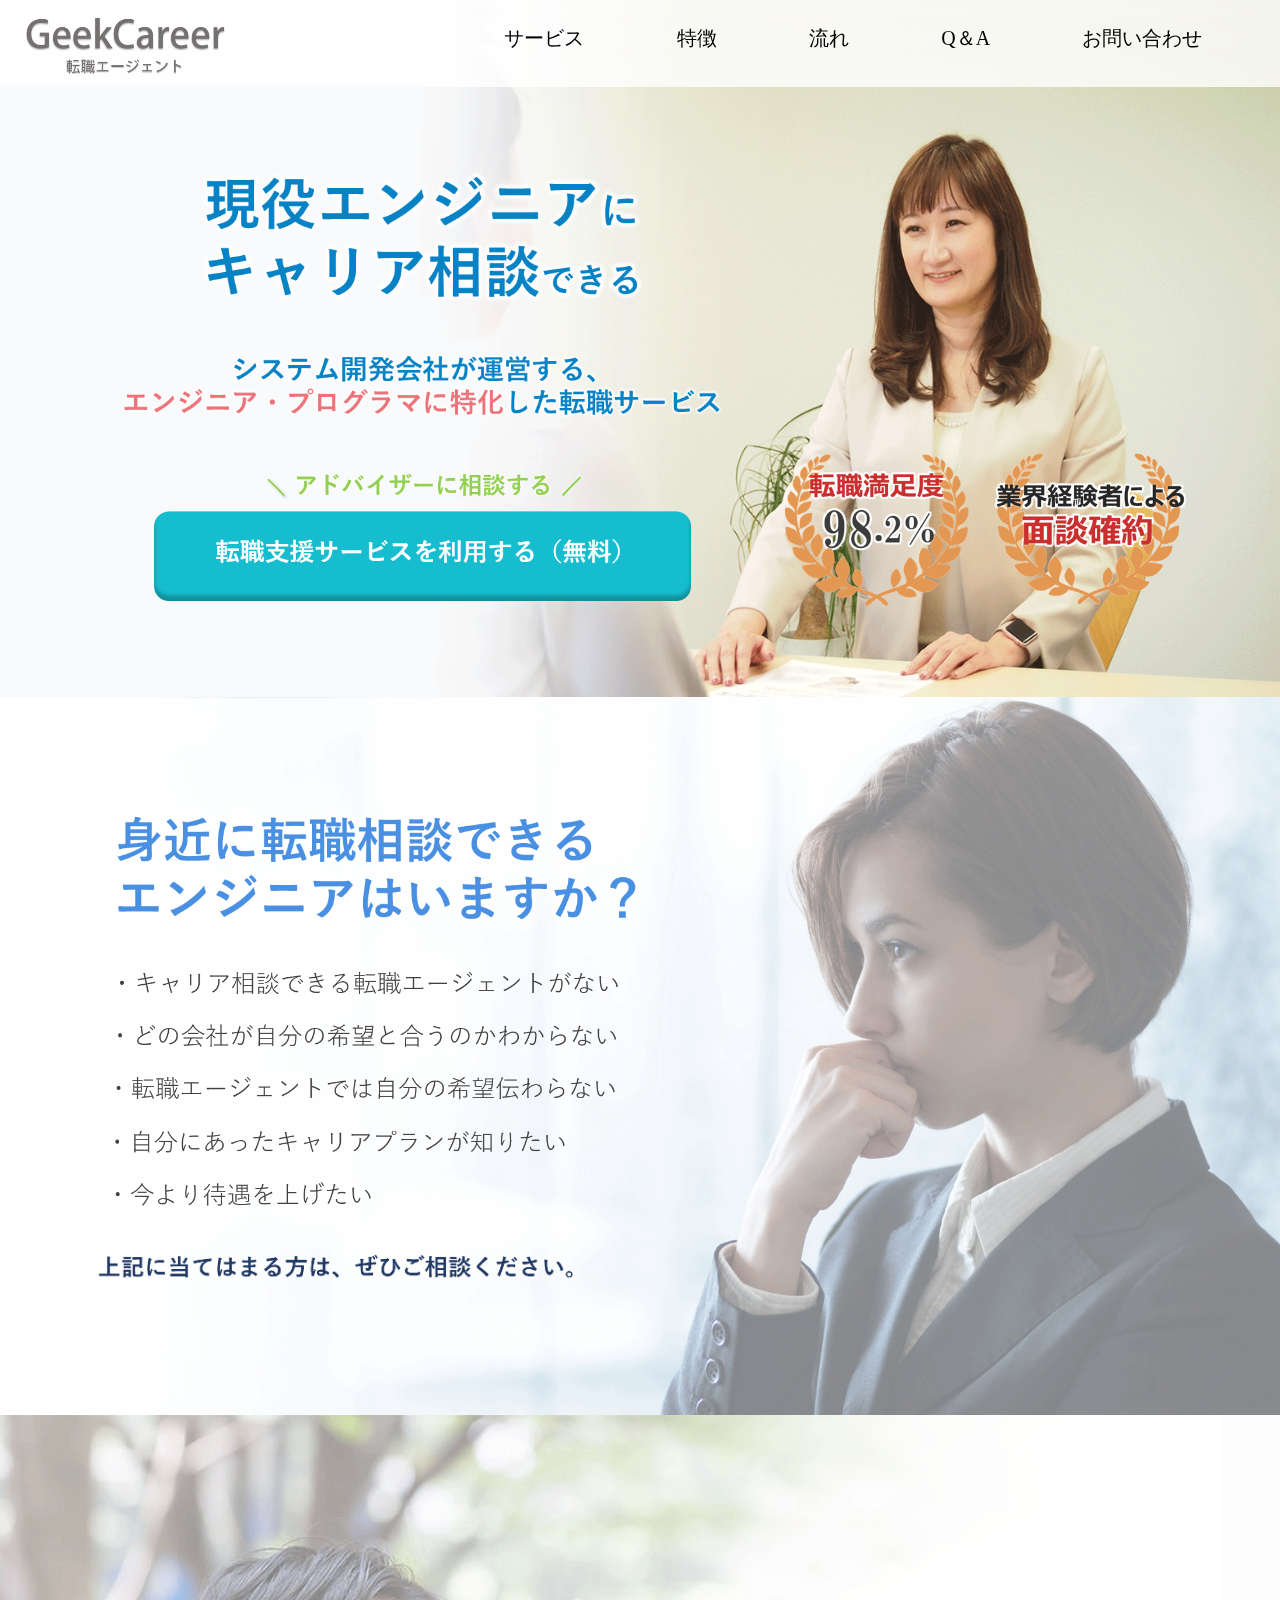
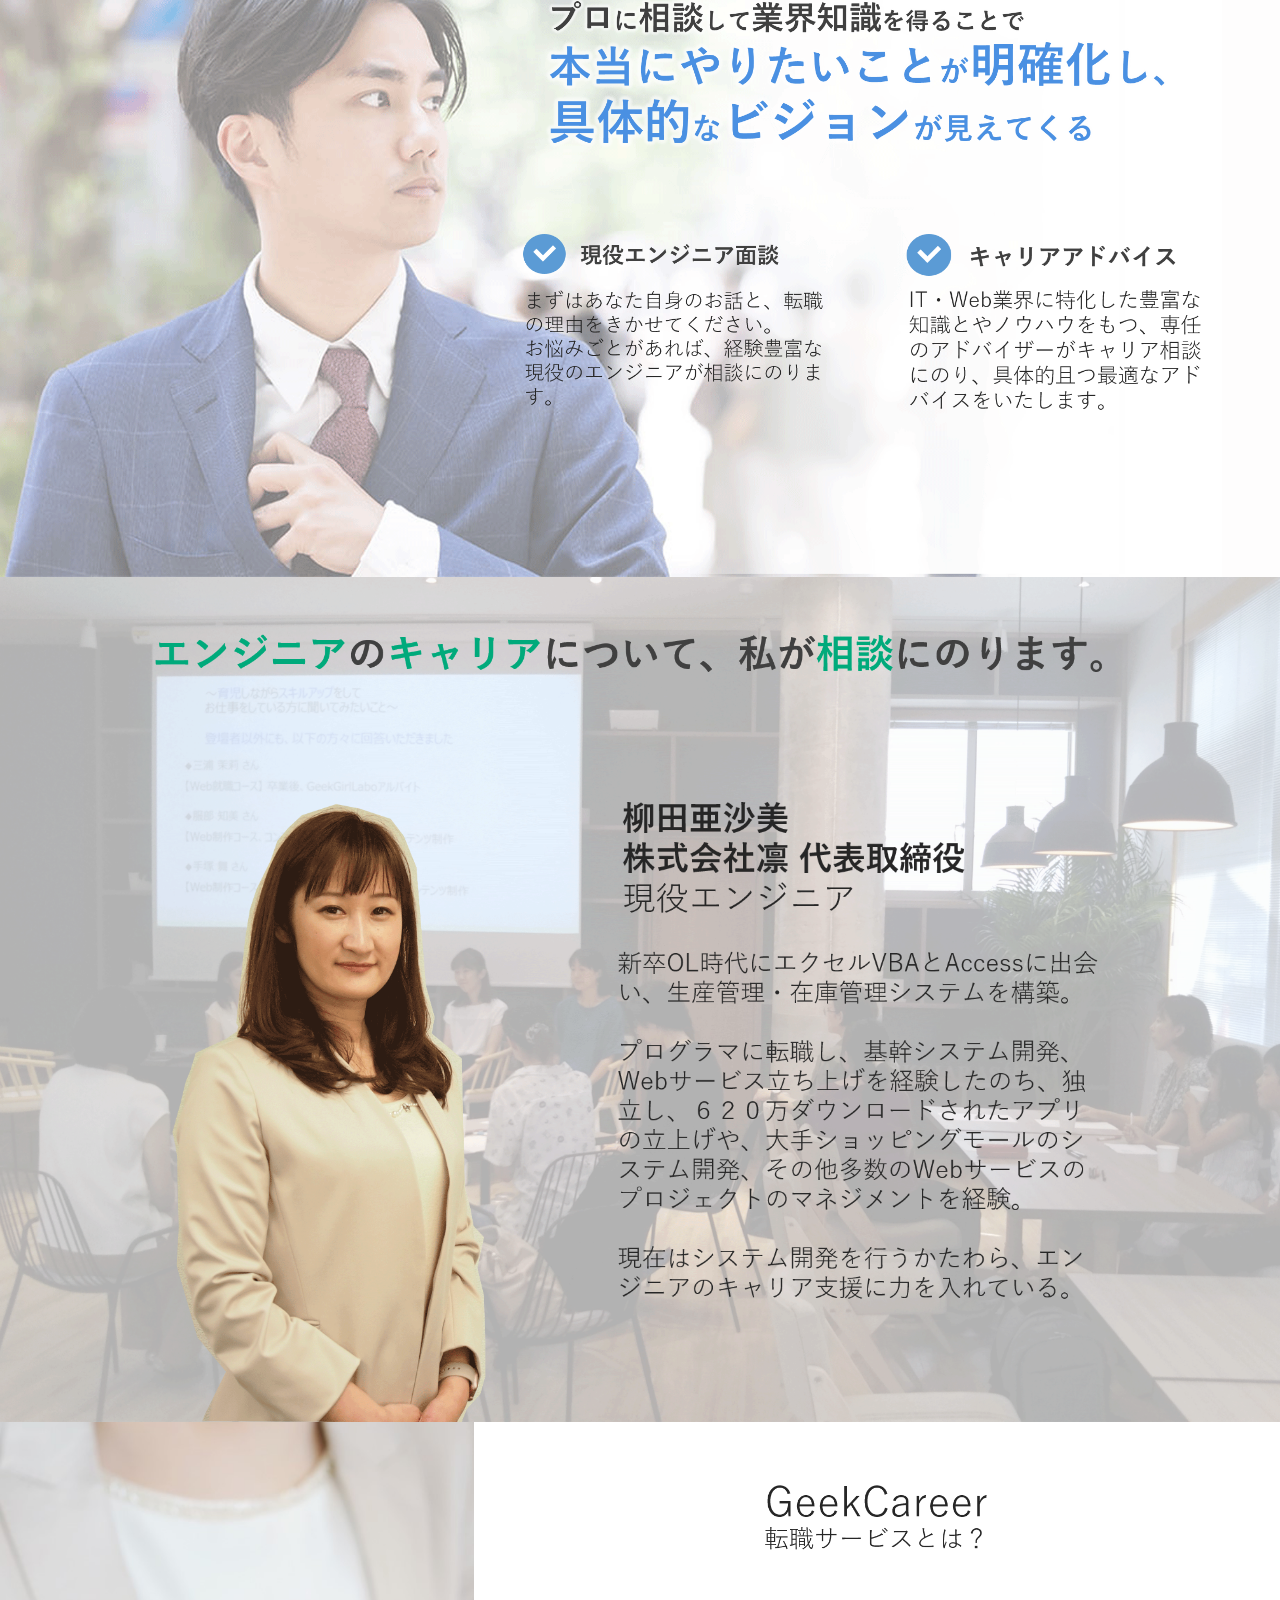
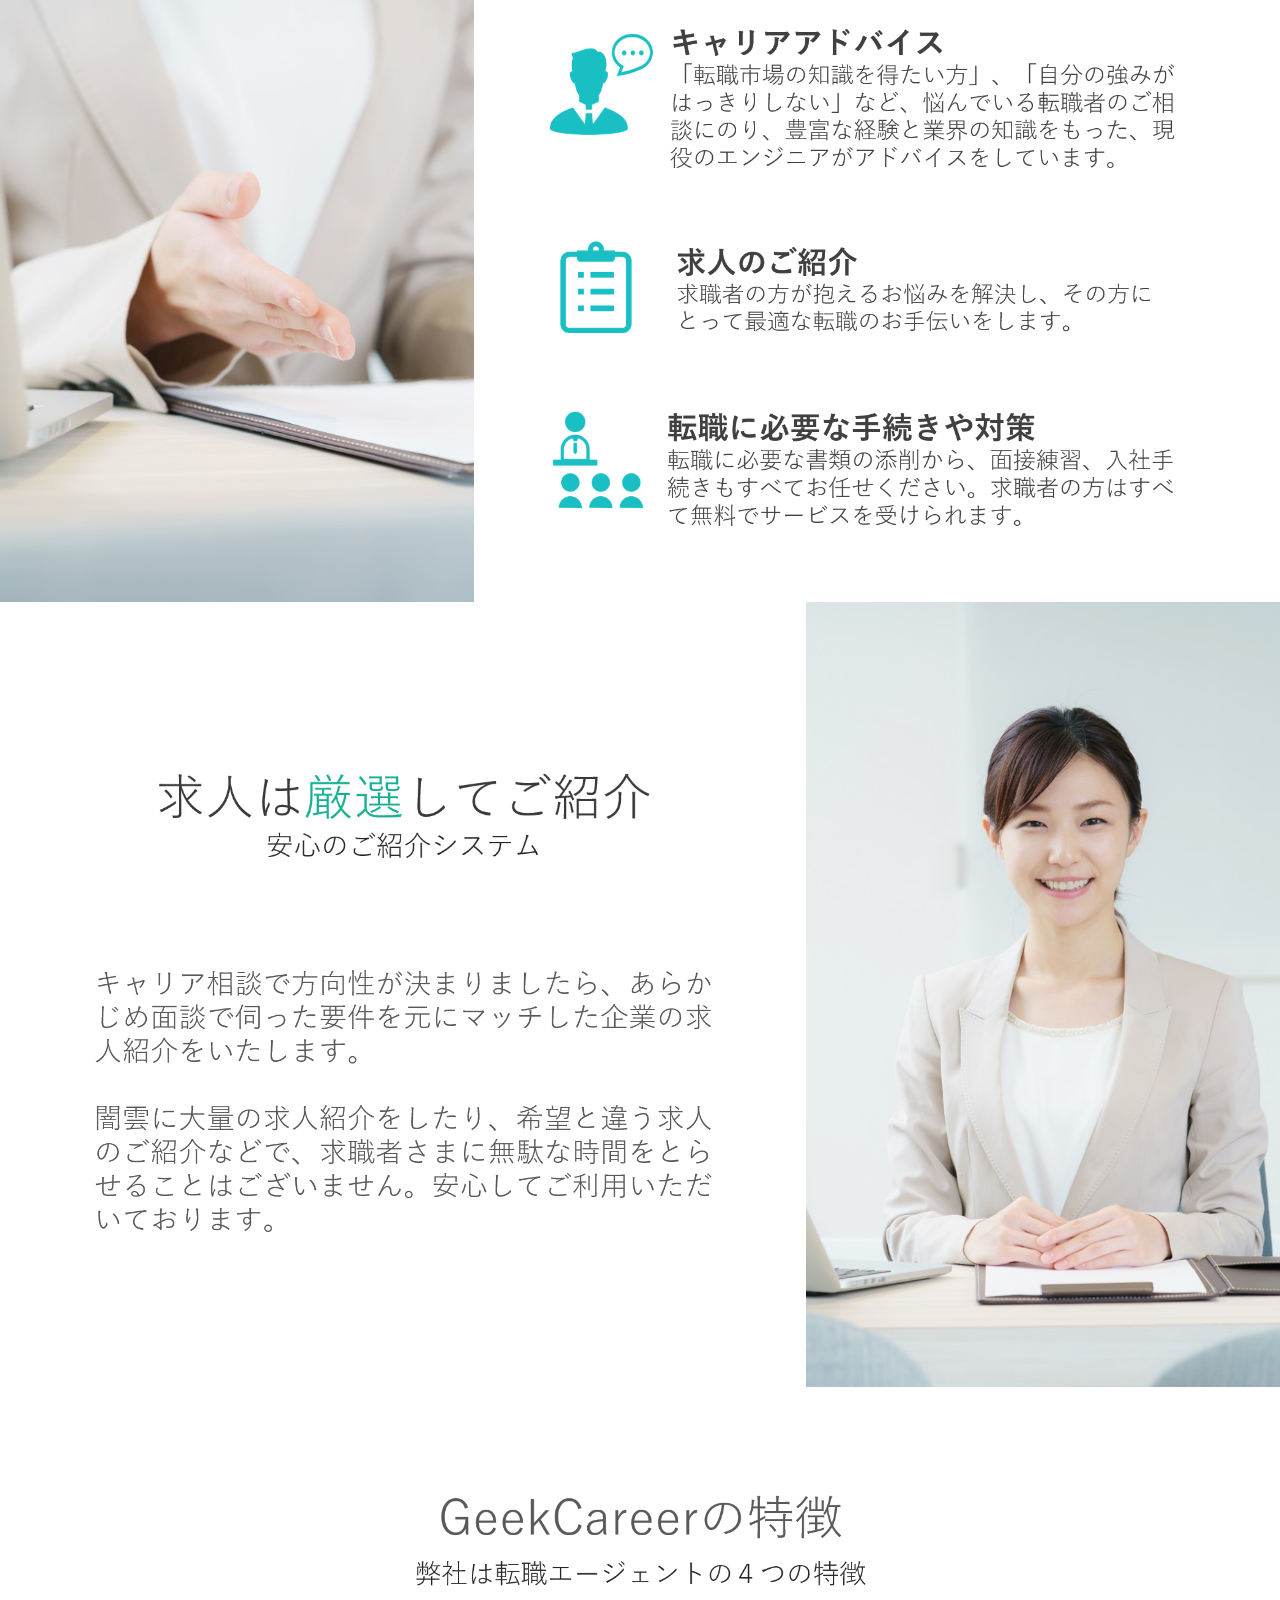
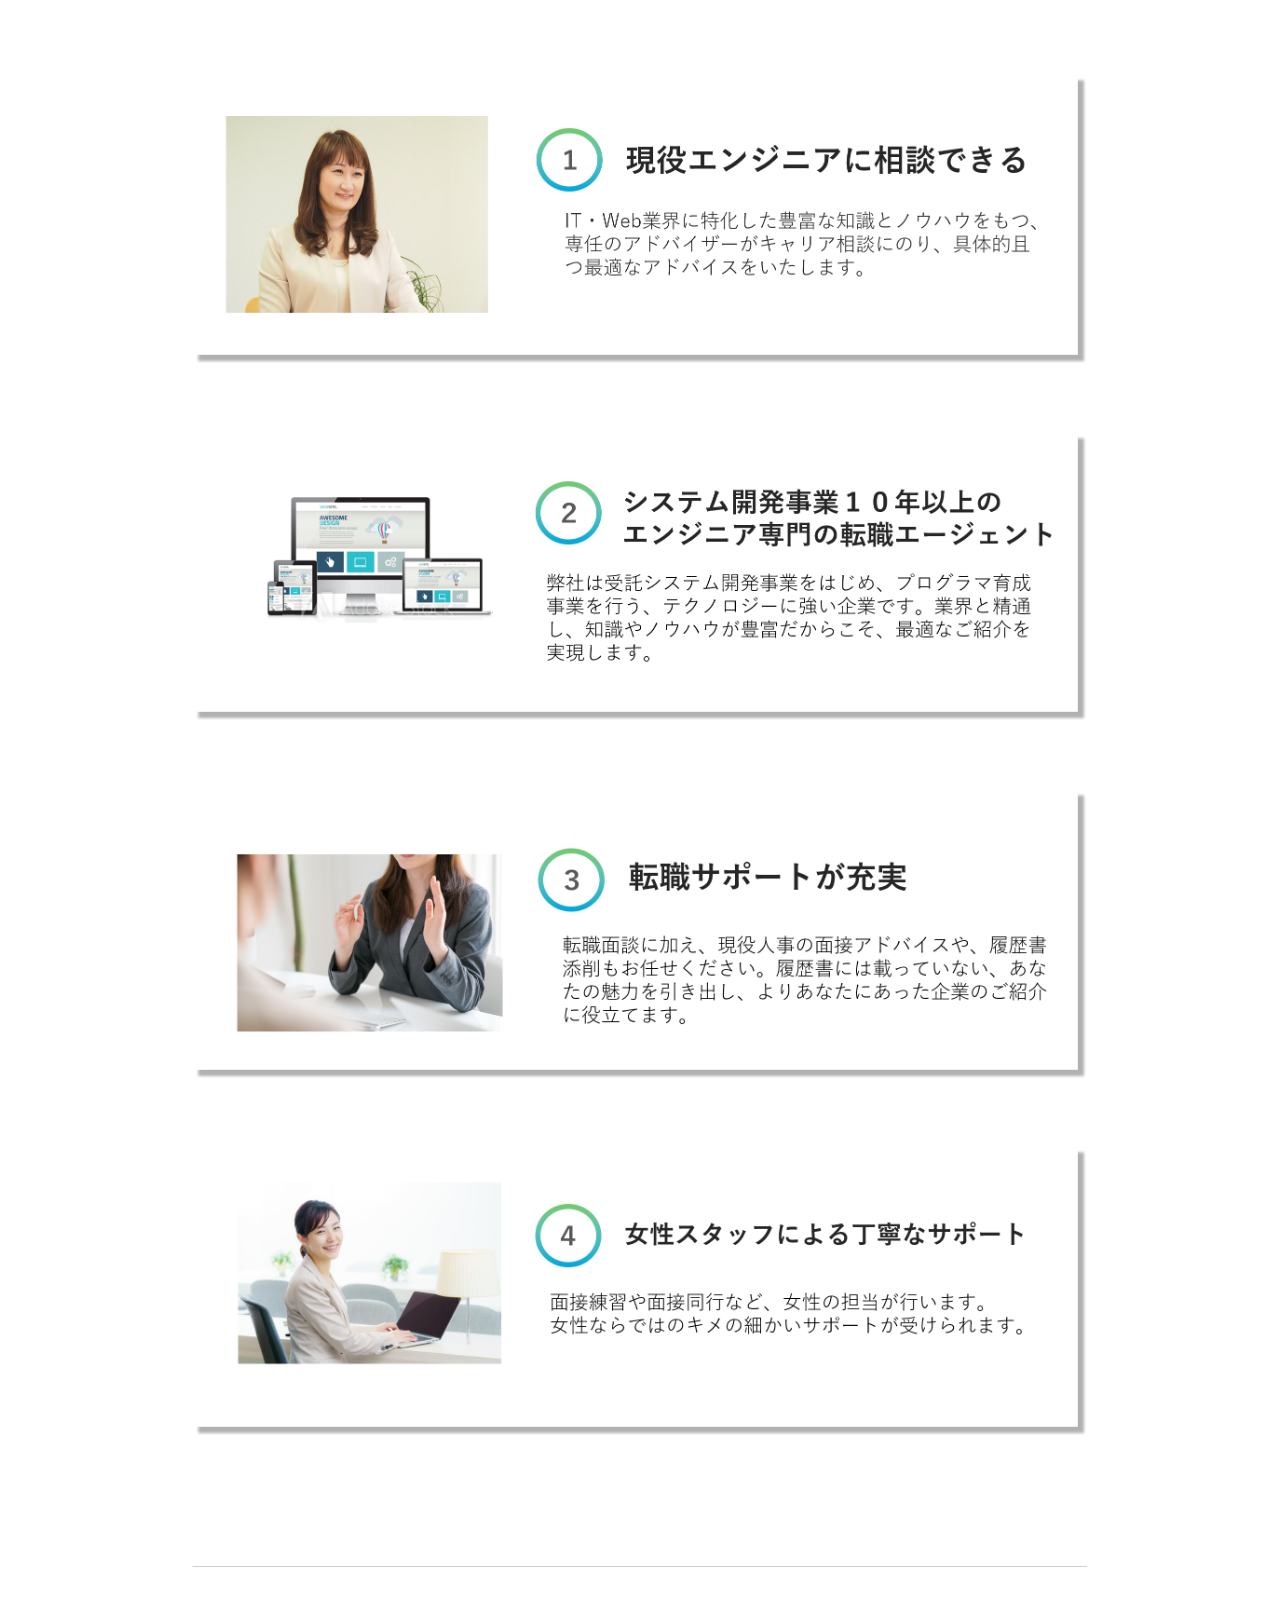
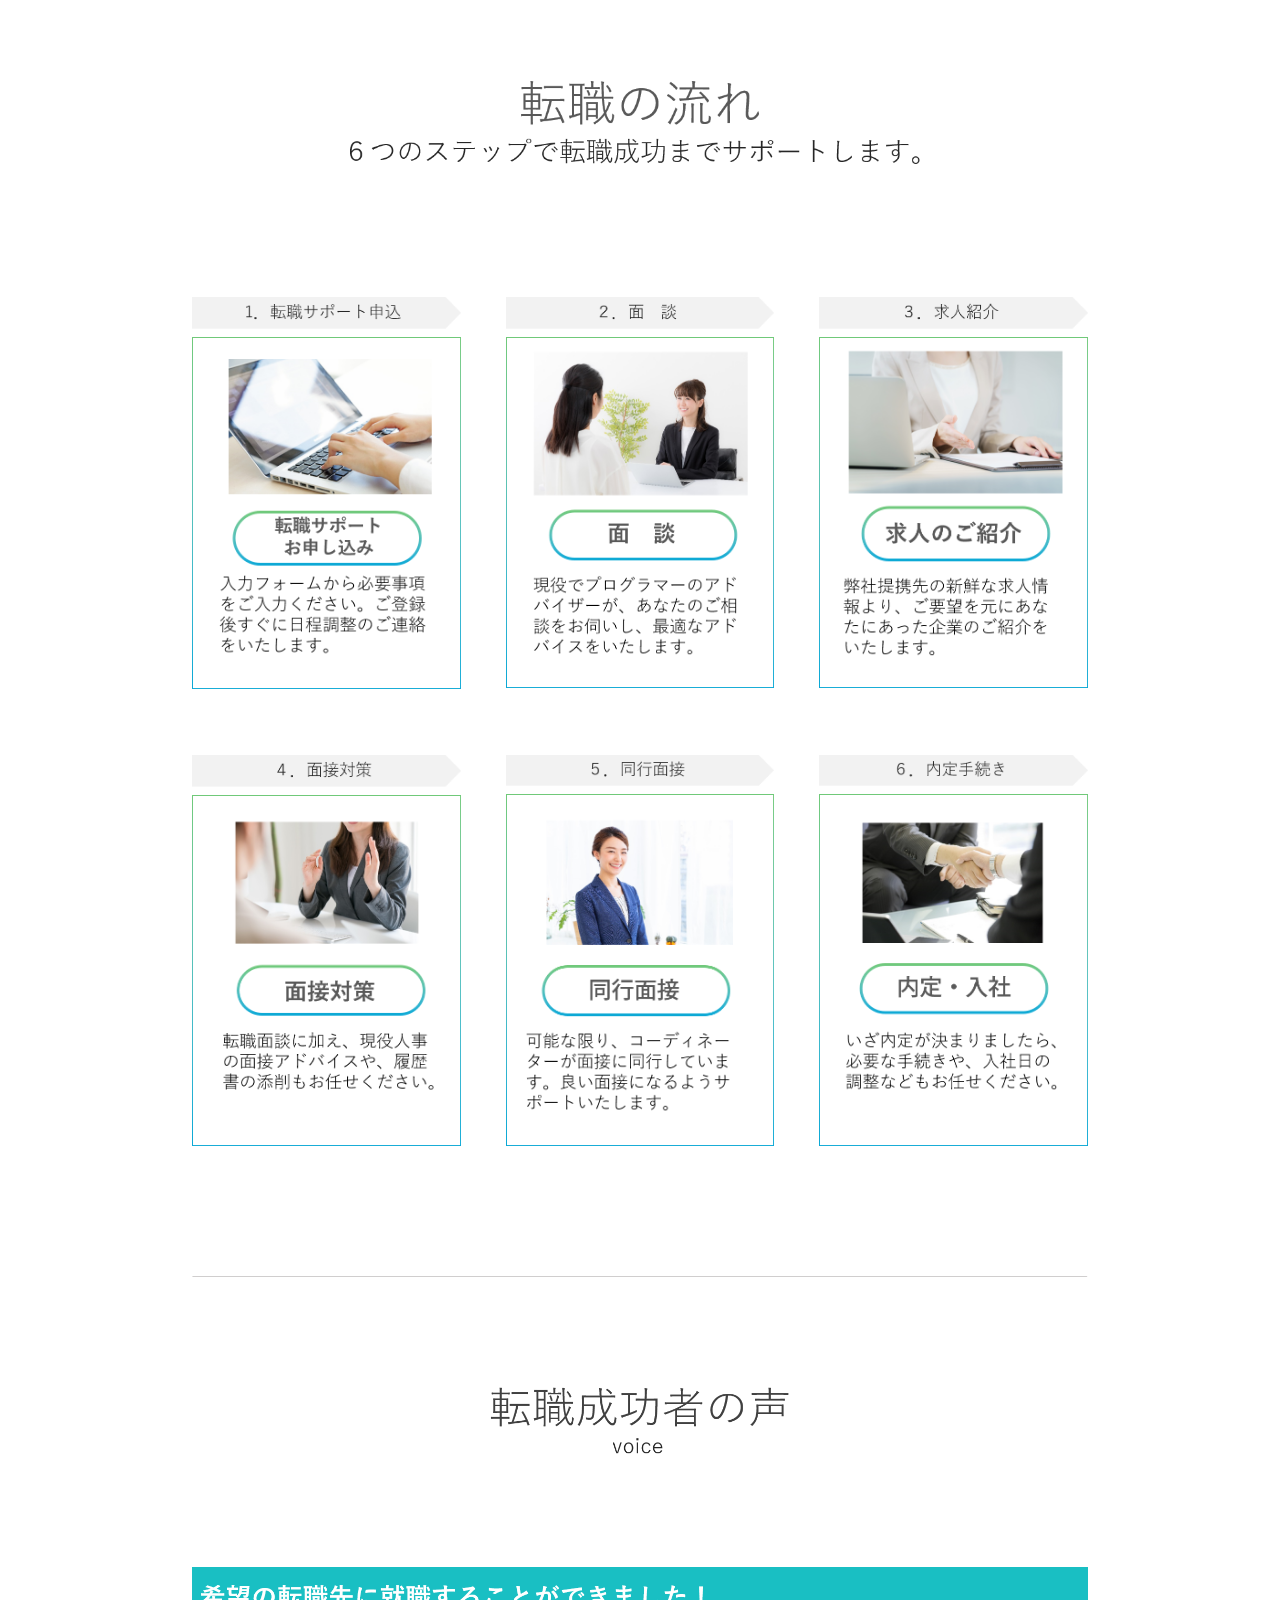
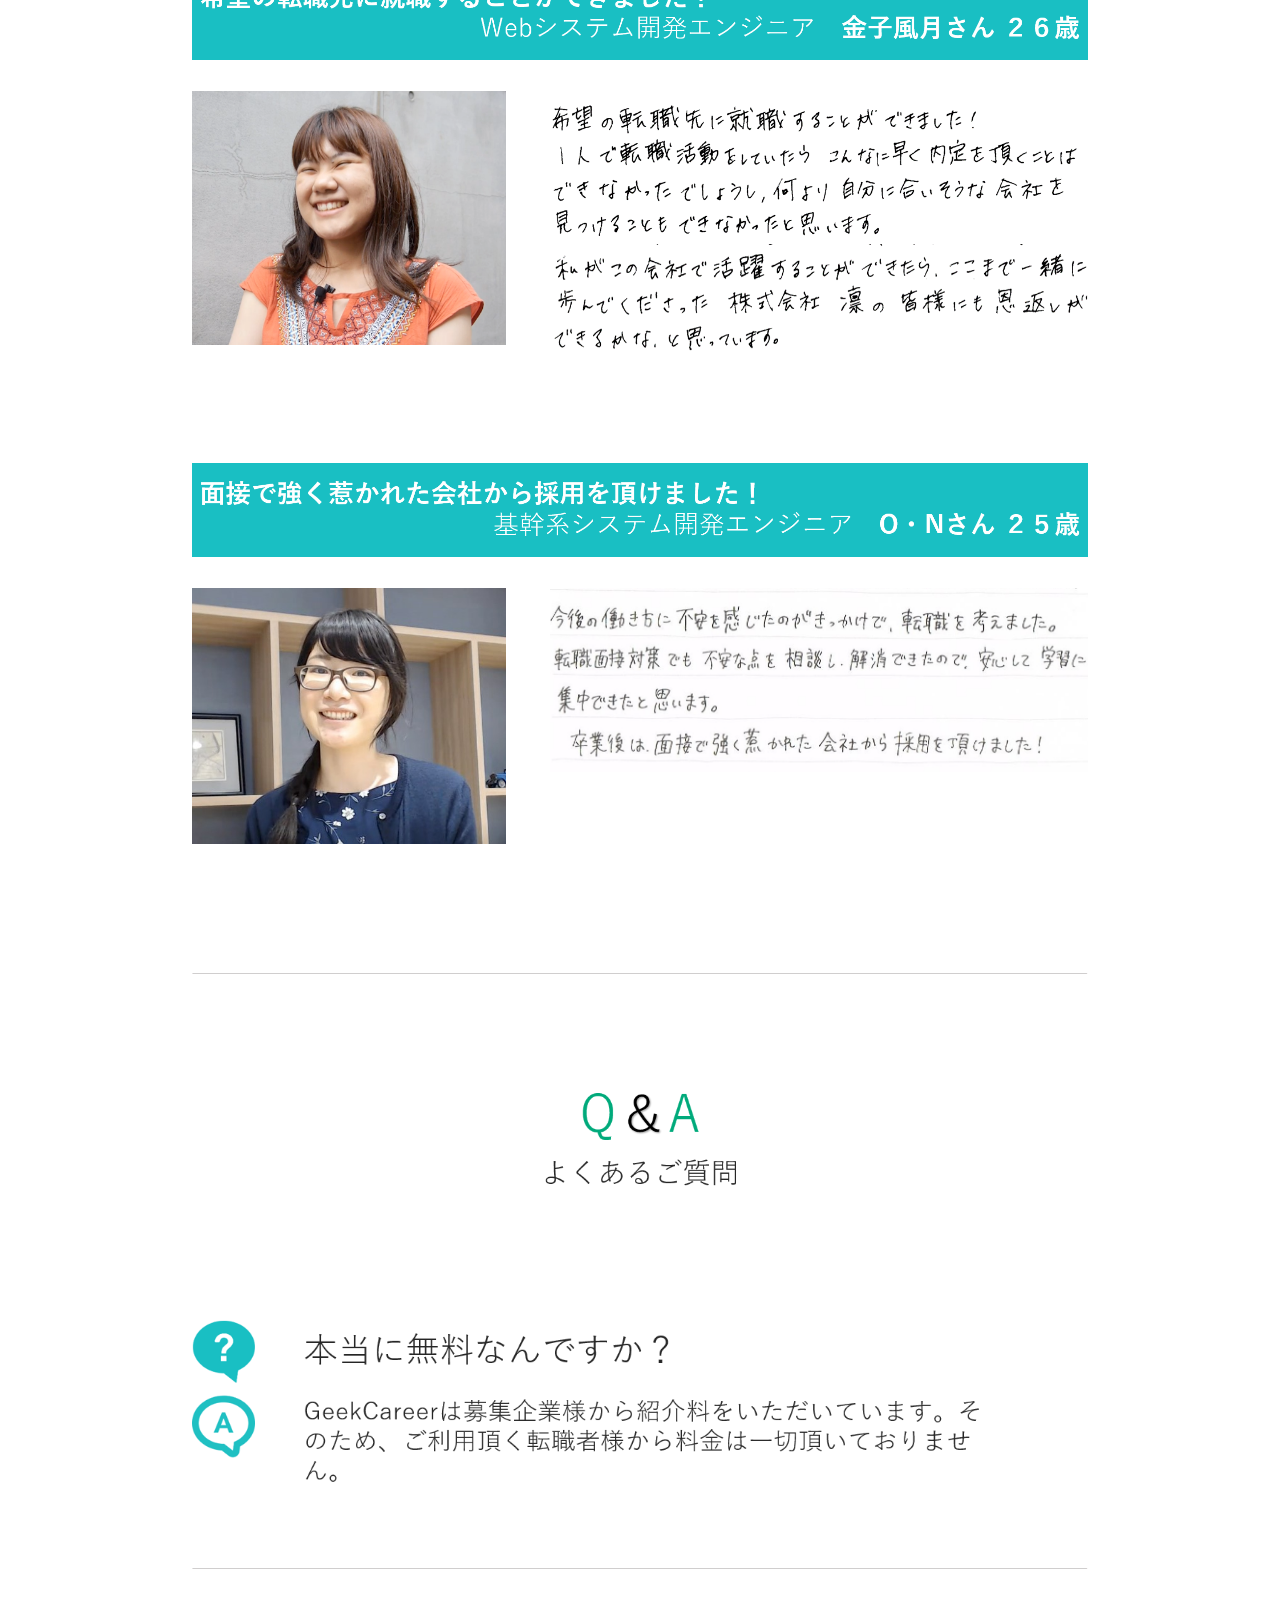
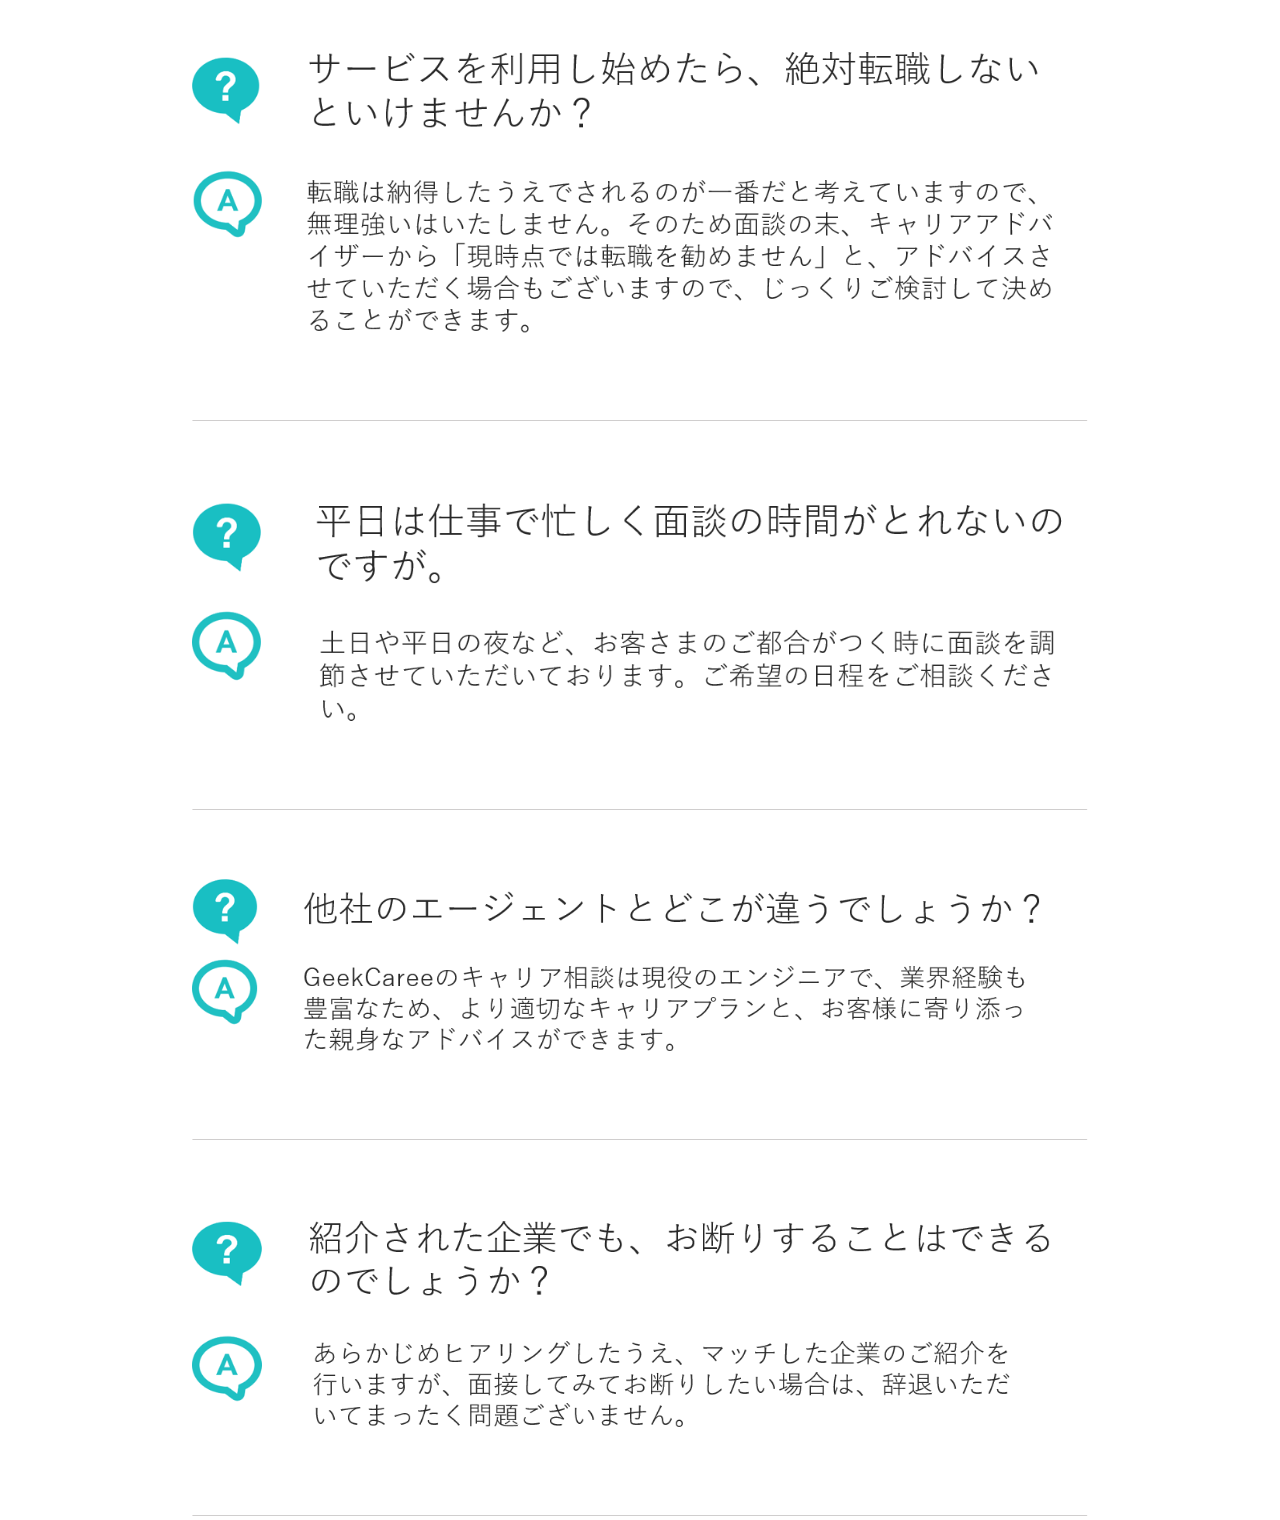
==== commit 72c2db42: "「geekcareer_lp」コーディング修正2" ====
--- a/geekcareer/index.html
+++ b/geekcareer/index.html
@@ -7,6 +7,7 @@
 		<title>geekcareer</title>
 		<meta name="viewport" content="width=device-width, initial-scale=1.0, minimum-scale=1.0, maximum-scale=1.0, user-scalable=no">
 		<link rel="stylesheet" type="text/css" href="style.css" />
+		<script src="https://sdk.form.run/js/v2/embed.js"></script>
 		<script type="text/javascript" src="https://ajax.googleapis.com/ajax/libs/jquery/1.8.2/jquery.min.js"></script>
 		<script type="text/javascript" src="../js/g-analytics.js"></script>
 		<script>
@@ -49,7 +50,7 @@
 									<li><a href="#tc">特徴</a></li>
 									<li><a href="#fl">流れ</a></li>
 									<li><a href="#qa">Q＆A</a></li>
-									<li><a href="#">お問い合わせ</a></li>
+									<li><a href="#to">お問い合わせ</a></li>
 								</ul>
 							</div>
 						</div>
@@ -58,16 +59,24 @@
 							<li><a href="#tc">特徴</a></li>
 							<li><a href="#fl">流れ</a></li>
 							<li><a href="#qa">Q＆A</a></li>
-							<li><a href="#">お問い合わせ</a></li>
+							<li><a href="#to">お問い合わせ</a></li>
 						</ul>
 					</div>
 				</div>
 			</div>
 			<div class="mv">
-				<img class="db" src="img/first_buck_img.png" />
-				<img class="top_dis" src="img/first_title.png" />
-				<img class="top_but" src="img/first_cv_button.png" />
-			</div>
+				<img class="db dn_s" src="img/first_buck_img.png" />
+				<img class="dn db_s" src="img/first_buck_img_s.png" />
+				<img class="top_tit" src="img/first_title.png" />
+				<img class="top_dis" src="img/first_discription.png" />
+				<a href="#to"><img class="top_but db dn_s" src="img/first_cv_button.png" /></a>
+				<img class="top_man" src="img/first_keni_manzokudo.png" />
+				<img class="top_men" src="img/first_keni_mendan.png" />
+			</div>
+			<div class="top_but_s dn db_s">
+				<a href="#to"><img class="" src="img/first_cv_button.png" /></a>
+			</div>
+
 			<div class="onayami">
 				<div id="se"><img class="db dn_s" src="img/onayami_buck_img.png" /></div>
 				<img class="dn db_s" src="img/onayami_buck_img_sp.jpg" />
@@ -91,76 +100,146 @@
 				<img class="dn_s profile_keireki" src="img/profiel_keireki.png" />
 				<img class="dn db_s profile_keireki" src="img/profiel_keireki_sp.png" />
 			</div>
-			<div id="contents">
-				<div id="tc"><div class="tokucho_title">
-					<img src="img/tokucho_title.png" />
-				</div></div>
-				<img class="dn_s mt7" src="img/tokucho_1.png" />
-				<img class="dn db_s mt12" src="img/tokucho_1_img.png" />
-				<p class="dn di_s mt7 tc1_title_s">現役エンジニアに相談できる</p>
-				<p class="dn db_s tc1_dis_s">IT・Web業界に特化した豊富な知識とノウハウをもつ、専任のアドバイザーがキャリア相談にのり、具体的且つ最適なアドバイスをいたします。</p>
-				<img class="dn_s mt7" src="img/tokucho_2.png" />
-				<img class="dn db_s mt12" src="img/tokucho_3_img.png" />
-				<p class="dn di_s tc2_title_s">システム開発事業10年以上のエンジニア専門の転職エージェント</p>
-				<p class="dn db_s tc2_dis_s">弊社は受託システム開発事業をはじめ、プログラマ育成事業を行う、テクノロジーに強い企業です。業界と精通し、知識やノウハウが豊富だからこそ、最適なご紹介を実現します。</p>
-				<img class="dn_s mt7" src="img/tokucho_3.png" />
-				<img class="dn db_s mt14" src="img/tokucho_2_img.png" />
-				<p class="dn di_s mt7 tc3_title_s">転職サポートが充実</p>
-				<p class="dn db_s tc3_dis_s">転職面談に加え、現役人事の面接アドバイスや、履歴書添削もお任せください。履歴書には載っていない、あなたの魅力を引き出し、よりあなたにあった企業のご紹介に役立てます。</p>
-				<img class="dn_s mt7" src="img/tokucho_4.png" />
-				<img class="dn db_s mt14" src="img/tokucho_4_img.png" />
-				<p class="dn di_s mt7 tc4_title_s">女性スタッフによる丁寧なサポート</p>
-				<p class="dn db_s tc4_dis_s">面接練習や面接同行など、女性の担当が行います。<br>女性ならではのキメの細かいサポートが受けられます。</p>
-				<img class="mt14" src="img/line.png" />
-				<div id="fl"><div class="flow_title">
-					<img src="img/flow_title.png" />
-				</div></div>
-				<div class="flow1">
-					<img class="dn_s mr5 w30h50" src="img/flow_mousikomi.png" />
-					<img class="dn db_s wh100" src="img/flow_mousikomi.png" />
-					<img class="dn db_s yajirushi" src="img/yajirushi.png" />
-					<img class="dn_s mr5 w30h50" src="img/flow_mendan.png" />
-					<img class="dn db_s mt12 wh100" src="img/flow_mendan.png" />
-					<img class="dn db_s yajirushi" src="img/yajirushi.png" />
-					<img class="dn_s w30h50" src="img/flow_syoukai.png" />
-					<img class="dn db_s mt12 wh100" src="img/flow_syoukai.png" />
-					<img class="dn db_s yajirushi" src="img/yajirushi.png" />
-				</div>
-				<div class="flow2">
-					<img class="dn_s mr5 w30h50" src="img/flow_mensetsutaisaku.png" />
-					<img class="dn db_s mt12 wh100" src="img/flow_mensetsutaisaku.png" />
-					<img class="dn db_s yajirushi" src="img/yajirushi.png" />
-					<img class="dn_s mr5 w30h50" src="img/flow_mensetsu_doukou.png" />
-					<img class="dn db_s mt12 wh100" src="img/flow_mensetsu_doukou.png" />
-					<img class="dn db_s yajirushi" src="img/yajirushi.png" />
-					<img class="dn_s w30h50" src="img/flow_naitei.png" />
-					<img class="dn db_s mt12 wh100" src="img/flow_naitei.png" />
-				</div>
-				<img class="mt14" src="img/line.png" />
-				<div id="qa"><div class="qa_title">
-					<img src="img/q&a_title.png" />
-				</div></div>
-				<img class="dn_s mt12" src="img/q&a_q1.png" />
-				<p class="dn db_s q1">本当に無料なんですか？</p>
-				<p class="dn db_s a1">GeekCareerは募集企業様から紹介料をいただいています。そのため、ご利用頂く転職者様から料金は一切頂いておりません。</p>
-				<img class="mt7" src="img/line.png" />
-				<img class="dn_s mt7" src="img/q&a_q2.png" />
-				<p class="dn db_s q2">サービスを利用し始めたら、絶対転職しないといけませんか？</p>
-				<p class="dn db_s a2">転職は納得したうえでされるのが一番だと考えていますので、無理強いはいたしません。そのため面談の末、キャリアアドバイザーから「現時点では転職を勧めません」と、アドバイスさせていただく場合もございますので、じっくりご検討して決めることができます。</p>
-				<img class="mt7" src="img/line.png" />
-				<img class="dn_s mt7" src="img/q&a_q3.png" />
-				<p class="dn db_s q3">平日は仕事で忙しく面談の時間がとれないのですが。</p>
-				<p class="dn db_s a3">土日や平日の夜など、お客さまのご都合がつく時に面談を調節させていただいております。ご希望の日程をご相談ください。</p>
-				<img class="mt7" src="img/line.png" />
-				<img class="dn_s mt7" src="img/q&a_q4.png" />
-				<p class="dn db_s q4">他社のエージェントとどこが違うでしょうか？</p>
-				<p class="dn db_s a4">GeekCareeのキャリア相談は現役のエンジニアで、業界経験も豊富なため、より適切なキャリアプランと、お客様に寄り添った親身なアドバイスができます。</p>
-				<img class="mt7" src="img/line.png" />
-				<img class="dn_s mt7" src="img/q&a_q5.png" />
-				<p class="dn db_s q5">紹介された企業でも、お断りすることはできるのでしょうか？</p>
-				<p class="dn db_s a5">あらかじめヒアリングしたうえ、マッチした企業のご紹介を行いますが、面接してみてお断りしたい場合は、辞退いただいてまったく問題ございません。</p>
-				<img class="mt7" src="img/line.png" />
-			</div>
+			<div class="agent">
+				<div class="agent_img db dn_s">
+					<img class="db" src="img/what's_agent_img.png.jpg"/>
+				</div>
+				<div class="agent_dis">
+					<img class="db dn_s" src="img/what's_agent_title.png"/>
+					<img class="mt7" src="img/what's_agent_career.png"/>
+					<img class="mt7" src="img/what's_agent_kyujin.png"/>
+					<img class="mt7" src="img/what's_agent_mensetsu.png"/>
+				</div>
+			</div>
+			<div class="kyuujin">
+				<div class="kyuujin_dis">
+					<img class="db dn_s" src="img/kyujin_title.png" />
+					<img class="mt12" src="img/kyujin_discription.png" />
+				</div>
+				<div class="kyuujin_img db dn_s">
+					<img class="db" src="img/kyuujin.jpg" />
+				</div>
+			</div>
+		</div>
+		<div id="contents">
+			<div id="tc"><div class="tokucho_title">
+				<img src="img/tokucho_title.png" />
+			</div></div>
+			<img class="dn_s mt7" src="img/tokucho_1.png" />
+			<img class="dn db_s mt12" src="img/tokucho_1_img.png" />
+			<p class="dn di_s mt7 tc1_title_s">現役エンジニアに相談できる</p>
+			<p class="dn db_s tc1_dis_s">IT・Web業界に特化した豊富な知識とノウハウをもつ、専任のアドバイザーがキャリア相談にのり、具体的且つ最適なアドバイスをいたします。</p>
+			<img class="dn_s mt7" src="img/tokucho_2.png" />
+			<img class="dn db_s mt12" src="img/tokucho_3_img.png" />
+			<p class="dn di_s tc2_title_s">システム開発事業10年以上のエンジニア専門の転職エージェント</p>
+			<p class="dn db_s tc2_dis_s">弊社は受託システム開発事業をはじめ、プログラマ育成事業を行う、テクノロジーに強い企業です。業界と精通し、知識やノウハウが豊富だからこそ、最適なご紹介を実現します。</p>
+			<img class="dn_s mt7" src="img/tokucho_3.png" />
+			<img class="dn db_s mt14" src="img/tokucho_2_img.png" />
+			<p class="dn di_s mt7 tc3_title_s">転職サポートが充実</p>
+			<p class="dn db_s tc3_dis_s">転職面談に加え、現役人事の面接アドバイスや、履歴書添削もお任せください。履歴書には載っていない、あなたの魅力を引き出し、よりあなたにあった企業のご紹介に役立てます。</p>
+			<img class="dn_s mt7" src="img/tokucho_4.png" />
+			<img class="dn db_s mt14" src="img/tokucho_4_img.png" />
+			<p class="dn di_s mt7 tc4_title_s">女性スタッフによる丁寧なサポート</p>
+			<p class="dn db_s tc4_dis_s">面接練習や面接同行など、女性の担当が行います。<br>女性ならではのキメの細かいサポートが受けられます。</p>
+			<img class="mt14" src="img/line.png" />
+			<div id="fl"><div class="flow_title">
+				<img src="img/flow_title.png" />
+			</div></div>
+			<div class="flow1">
+				<div class="dn_s mr5 w30">
+					<img class="" src="img/flow_arrow_mousikomi.png" />
+					<img class="" src="img/flow_mousikomi.png" />
+				</div>
+				<img class="dn db_s wh100" src="img/flow_mousikomi.png" />
+				<img class="dn db_s yajirushi" src="img/yajirushi.png" />
+
+				<div class="dn_s mr5 w30">
+					<img class="" src="img/flow_arrow_mendan.png" />
+					<img class="" src="img/flow_mendan.png" />
+				</div>
+				<img class="dn db_s mt12 wh100" src="img/flow_mendan.png" />
+				<img class="dn db_s yajirushi" src="img/yajirushi.png" />
+
+				<div class="dn_s w30">
+					<img class="" src="img/flow_arrow_syoukai.png" />
+					<img class="" src="img/flow_syoukai.png" />
+				</div>
+				<img class="dn db_s mt12 wh100" src="img/flow_syoukai.png" />
+				<img class="dn db_s yajirushi" src="img/yajirushi.png" />
+			</div>
+			<div class="flow2">
+				<div class="dn_s mr5 w30">
+					<img class="" src="img/flow_arrow_mensetsutaisaku.png" />
+					<img class="" src="img/flow_mensetsutaisaku.png" />
+				</div>
+				<img class="dn db_s mt12 wh100" src="img/flow_mensetsutaisaku.png" />
+				<img class="dn db_s yajirushi" src="img/yajirushi.png" />
+
+				<div class="dn_s mr5 w30">
+					<img class="" src="img/flow_arrow_mensetsu_doukou.png" />
+					<img class="" src="img/flow_mensetsu_doukou.png" />
+				</div>
+				<img class="dn db_s mt12 wh100" src="img/flow_mensetsu_doukou.png" />
+				<img class="dn db_s yajirushi" src="img/yajirushi.png" />
+
+				<div class="dn_s w30">
+					<img class="" src="img/flow_arrow_naitei.png" />
+					<img class="" src="img/flow_naitei.png" />
+				</div>
+				<img class="dn db_s mt12 wh100" src="img/flow_naitei.png" />
+			</div>
+			<img class="mt14" src="img/line.png" />
+			<div class="voice_title">
+				<img src="img/voice_title.png" />
+			</div>
+			<img class="w80 dn db_s" src="img/voice_kaneko_img.png" />
+			<img class="mt10" src="img/voice_kaneko_title.png" />
+			<img class="dn db_s" src="img/voice_kaneko_body.png" />
+			<div class="kaneko dn_s">
+				<div class="kaneko_img">
+					<img class="" src="img/voice_kaneko_img.png" />
+				</div>
+				<div class="kaneko_body">
+					<img class="" src="img/voice_kaneko_body.png" />
+				</div>
+			</div>
+			<img class="w80 dn db_s" src="img/voice_on_img.jpg" />
+			<img class="mt12" src="img/voice_on_title.png" />
+			<img class="dn db_s" src="img/voice_on_body.jpg.png" />
+			<div class="on dn_s">
+				<div class="on_img">
+					<img class="" src="img/voice_on_img.jpg" />
+				</div>
+				<div class="on_body">
+					<img class="" src="img/voice_on_body.jpg.png" />
+				</div>
+			</div>
+			<img class="mt14" src="img/line.png" />
+			<div id="qa"><div class="qa_title">
+				<img src="img/q&a_title.png" />
+			</div></div>
+			<img class="dn_s mt12 qa1" src="img/q&a_q1.png" />
+			<p class="dn db_s q1">本当に無料なんですか？</p>
+			<p class="dn db_s a1">GeekCareerは募集企業様から紹介料をいただいています。そのため、ご利用頂く転職者様から料金は一切頂いておりません。</p>
+			<img class="mt7" src="img/line.png" />
+			<img class="dn_s mt7" src="img/q&a_q2.png" />
+			<p class="dn db_s q2">サービスを利用し始めたら、絶対転職しないといけませんか？</p>
+			<p class="dn db_s a2">転職は納得したうえでされるのが一番だと考えていますので、無理強いはいたしません。そのため面談の末、キャリアアドバイザーから「現時点では転職を勧めません」と、アドバイスさせていただく場合もございますので、じっくりご検討して決めることができます。</p>
+			<img class="mt7" src="img/line.png" />
+			<img class="dn_s mt7" src="img/q&a_q3.png" />
+			<p class="dn db_s q3">平日は仕事で忙しく面談の時間がとれないのですが。</p>
+			<p class="dn db_s a3">土日や平日の夜など、お客さまのご都合がつく時に面談を調節させていただいております。ご希望の日程をご相談ください。</p>
+			<img class="mt7" src="img/line.png" />
+			<img class="dn_s mt7" src="img/q&a_q4.png" />
+			<p class="dn db_s q4">他社のエージェントとどこが違うでしょうか？</p>
+			<p class="dn db_s a4">GeekCareeのキャリア相談は現役のエンジニアで、業界経験も豊富なため、より適切なキャリアプランと、お客様に寄り添った親身なアドバイスができます。</p>
+			<img class="mt7" src="img/line.png" />
+			<img class="dn_s mt7" src="img/q&a_q5.png" />
+			<p class="dn db_s q5">紹介された企業でも、お断りすることはできるのでしょうか？</p>
+			<p class="dn db_s a5">あらかじめヒアリングしたうえ、マッチした企業のご紹介を行いますが、面接してみてお断りしたい場合は、辞退いただいてまったく問題ございません。</p>
+			<img class="mt7" src="img/line.png" />
+		</div>
+		<div id="to"><div class="formrun-embed" data-formrun-form="@tensyoku-moushikomi" data-formrun-redirect="true"></div></div>
 
 		</div>
 	</body>
--- a/geekcareer/style.css
+++ b/geekcareer/style.css
@@ -9,7 +9,8 @@
 	width: 100%;
 }
 .logo{
-	width:80%;
+	display: block;
+	width:70%;
 	margin-top: 0%;
 	margin-left: 0%;
 }
@@ -35,7 +36,7 @@
 	display: -webkit-box;
 	display: -webkit-flex;
 	display: flex;
-	margin-top: 3.5%;
+	margin-top: 2.7%;
 	margin-left: 6%;
 }
 ul#globalnav li{
@@ -45,6 +46,7 @@
 ul#globalnav li a{
 	text-decoration: none;
 	color: #000000;
+	font-family: "游ゴシック";
 }
 .db{
 	display: block;
@@ -55,17 +57,35 @@
 .mv{
 	position: relative;
 }
+.top_tit{
+	width: 45%;
+	position: absolute;
+	top: 21%;
+	left: 10.5%;
+}
 .top_dis{
-	width: 50%;
-	position: absolute;
-	top: 27%;
-	left: 5%;
+	width: 55%;
+	position: absolute;
+	top: 49%;
+	left: 5.5%;
 }
 .top_but{
 	width: 42%;
 	position: absolute;
-	top: 62%;
-	left: 9%;
+	top: 66%;
+	left: 12%;
+}
+.top_man{
+	width: 15%;
+	position: absolute;
+	top: 64%;
+	left: 61%;
+}
+.top_men{
+	width: 16%;
+	position: absolute;
+	top: 64%;
+	left: 77%;
 }
 .onayami{
 	position: relative;
@@ -129,6 +149,38 @@
 	position: absolute;
 	top: 40%;
 	left: 47%;
+}
+.agent{
+	width: 100%;
+	display: -webkit-box;
+	display: -webkit-flex;
+	display: flex;
+}
+.agent_img{
+	width: 37%;
+}
+.agent_dis{
+	width: 51%;
+	margin-top: 3.5%;
+	margin-bottom: 0%;
+	margin-left: 6%;
+	margin-right: 6%;
+}
+.kyuujin{
+	width: 100%;
+	display: -webkit-box;
+	display: -webkit-flex;
+	display: flex;
+}
+.kyuujin_dis{
+	width: 51%;
+	margin-top: 10%;
+	margin-bottom: 0%;
+	margin-left: 6%;
+	margin-right: 6%;
+}
+.kyuujin_img{
+	width: 37%;
 }
 div#contents{
 	width: 70%;
@@ -140,6 +192,9 @@
 }
 .mt7{
 	margin-top: 7%;
+}
+.mt10{
+	margin-top: 10%;
 }
 .mt12{
 	margin-top: 12%;
@@ -157,9 +212,8 @@
 	display: flex;
 	margin-top: 12%;
 }
-.w30h50{
+.w30{
 	width: 30%;
-	height: 50%;
 }
 .flow2{
 	display: -webkit-box;
@@ -167,18 +221,54 @@
 	display: flex;
 	margin-top: 7%;
 }
+.voice_title{
+	width: 100%;
+	margin: 10% auto 0%;
+}
 .mr5{
 	margin-right: 5%;
+}
+.kaneko{
+	width: 100%;
+	display: -webkit-box;
+	display: -webkit-flex;
+	display: flex;
+	margin-top: 3%;
+}
+.kaneko_img{
+	width: 35%;
+}
+.kaneko_body{
+	width: 60%;
+	margin-left: 5%;
+}
+.on{
+	width: 100%;
+	display: -webkit-box;
+	display: -webkit-flex;
+	display: flex;
+	margin-top: 3%;
+}
+.on_img{
+	width: 35%;
+}
+.on_body{
+	width: 60%;
+	margin-left: 5%;
 }
 .qa_title{
 	width: 70%;
 	margin: 10% auto 0%;
 }
+.qa1{
+	width: 90%;
+}
 
 @media only screen and (max-width: 1250px){
 
 ul#globalnav{
 	font-size: 16px;
+	margin-top: 4%;
 }
 }
 
@@ -223,6 +313,7 @@
 	display: block;
 	padding: 10px;
 	text-decoration: none;
+	font-family: "游ゴシック";
 }
 }
 
@@ -236,6 +327,30 @@
 }
 .di_s{
 	display: inline-block;
+}
+.top_tit{
+	width: 80%;
+	top: 21%;
+	left: 10.5%;
+}
+.top_dis{
+	width: 80%;
+	top: 50%;
+	left: 10%;
+}
+.top_but_s{
+	width: 80%;
+	margin: 0 auto;
+}
+.top_man{
+	width: 20%;
+	top: 66%;
+	left: 30%;
+}
+.top_men{
+	width: 21%;
+	top: 66%;
+	left: 50%;
 }
 .onayami_title{
 	width: 90%;
@@ -282,8 +397,18 @@
 	top: 40%;
 	left: 45%;
 }
+.agent_dis{
+	width: 100%;
+}
+.kyuujin_dis{
+	width: 100%;
+}
 div#contents{
 	width: 80%;
+}
+.w80{
+	width: 80%;
+	margin: 0 auto;
 }
 .tokucho_title{
 	width: 100%;
@@ -298,11 +423,14 @@
 	padding-bottom: 5%;
 	color: #616161;
 	font-size: 22px;
+	font-family: "游ゴシック";
+	font-weight: bold;
 }
 .tc1_dis_s{
 	width: 85%;
 	margin: 0 auto;
 	font-size: 20px;
+	font-family: "MS Pゴシック";
 }
 .tc2_title_s{
 	background-image: url("img/tokucho_2_icon.png");
@@ -314,14 +442,36 @@
 	padding-bottom: 5%;
 	color: #616161;
 	font-size: 22px;
+	font-family: "游ゴシック";
+	font-weight: bold;
 }
 .tc2_dis_s{
 	width: 85%;
 	margin: 0 auto;
 	font-size: 20px;
+	font-family: "MS Pゴシック";
 }
 .tc3_title_s{
 	background-image: url("img/tokucho_3_icon.png");
+	background-repeat: no-repeat;
+	background-position: 18% 0%;
+	background-size: 70px;
+	padding-left: 38%;
+	padding-top: 3%;
+	padding-bottom: 5%;
+	color: #616161;
+	font-size: 22px;
+	font-family: "游ゴシック";
+	font-weight: bold;
+}
+.tc3_dis_s{
+	width: 85%;
+	margin: 0 auto;
+	font-size: 20px;
+	font-family: "MS Pゴシック";
+}
+.tc4_title_s{
+	background-image: url("img/tokucho_4_icon.png");
 	background-repeat: no-repeat;
 	background-position: left middle;
 	background-size: 70px;
@@ -330,27 +480,14 @@
 	padding-bottom: 5%;
 	color: #616161;
 	font-size: 22px;
-}
-.tc3_dis_s{
-	width: 85%;
-	margin: 0 auto;
-	font-size: 20px;
-}
-.tc4_title_s{
-	background-image: url("img/tokucho_4_icon.png");
-	background-repeat: no-repeat;
-	background-position: left middle;
-	background-size: 70px;
-	padding-left: 20%;
-	padding-top: 3%;
-	padding-bottom: 5%;
-	color: #616161;
-	font-size: 22px;
+	font-family: "游ゴシック";
+	font-weight: bold;
 }
 .tc4_dis_s{
 	width: 85%;
 	margin: 0 auto;
 	font-size: 20px;
+	font-family: "MS Pゴシック";
 }
 .flow_title{
 	width: 100%;
@@ -381,10 +518,10 @@
 	padding-left: 15%;
 	padding-top: 2%;
 	padding-bottom: 5%;
-	color: #616161;
 	font-size: 22px;
 	margin-top: 10%;
 	margin-bottom: 1%;
+	font-family: "游ゴシック";
 }
 .a1{
 	background-image: url("img/a.png");
@@ -396,6 +533,7 @@
 	padding-bottom: 5%;
 	margin: 0 auto;
 	font-size: 18px;
+	font-family: "游ゴシック";
 }
 .q2{
 	background-image: url("img/q.png");
@@ -405,10 +543,10 @@
 	padding-left: 15%;
 	padding-top: 2%;
 	padding-bottom: 5%;
-	color: #616161;
 	font-size: 22px;
 	margin-top: 10%;
 	margin-bottom: 1%;
+	font-family: "游ゴシック";
 }
 .a2{
 	background-image: url("img/a.png");
@@ -420,6 +558,7 @@
 	padding-bottom: 5%;
 	margin: 0 auto;
 	font-size: 18px;
+	font-family: "游ゴシック";
 }
 .q3{
 	background-image: url("img/q.png");
@@ -429,10 +568,10 @@
 	padding-left: 15%;
 	padding-top: 2%;
 	padding-bottom: 5%;
-	color: #616161;
 	font-size: 22px;
 	margin-top: 10%;
 	margin-bottom: 1%;
+	font-family: "游ゴシック";
 }
 .a3{
 	background-image: url("img/a.png");
@@ -444,6 +583,7 @@
 	padding-bottom: 5%;
 	margin: 0 auto;
 	font-size: 18px;
+	font-family: "游ゴシック";
 }
 .q4{
 	background-image: url("img/q.png");
@@ -453,10 +593,10 @@
 	padding-left: 15%;
 	padding-top: 2%;
 	padding-bottom: 5%;
-	color: #616161;
 	font-size: 22px;
 	margin-top: 10%;
 	margin-bottom: 1%;
+	font-family: "游ゴシック";
 }
 .a4{
 	background-image: url("img/a.png");
@@ -468,6 +608,7 @@
 	padding-bottom: 5%;
 	margin: 0 auto;
 	font-size: 18px;
+	font-family: "游ゴシック";
 }
 .q5{
 	background-image: url("img/q.png");
@@ -477,10 +618,10 @@
 	padding-left: 15%;
 	padding-top: 2%;
 	padding-bottom: 5%;
-	color: #616161;
 	font-size: 22px;
 	margin-top: 10%;
 	margin-bottom: 1%;
+	font-family: "游ゴシック";
 }
 .a5{
 	background-image: url("img/a.png");
@@ -492,6 +633,7 @@
 	padding-bottom: 5%;
 	margin: 0 auto;
 	font-size: 18px;
+	font-family: "游ゴシック";
 }
 
 }
@@ -515,6 +657,8 @@
 .tc3_title_s{
 	background-size: 50px;
 	font-size: 20px;
+	background-position: 10% 0%;
+	padding-left: 30%;
 }
 .tc3_dis_s{
 	font-size: 18px;
@@ -566,4 +710,12 @@
 	font-size: 16px;
 	padding-left: 25%;
 }
-}+}
+
+@media only screen and (max-width: 350px){
+
+.tc3_title_s{
+	background-position: left;
+	padding-left: 20%;
+}
+}
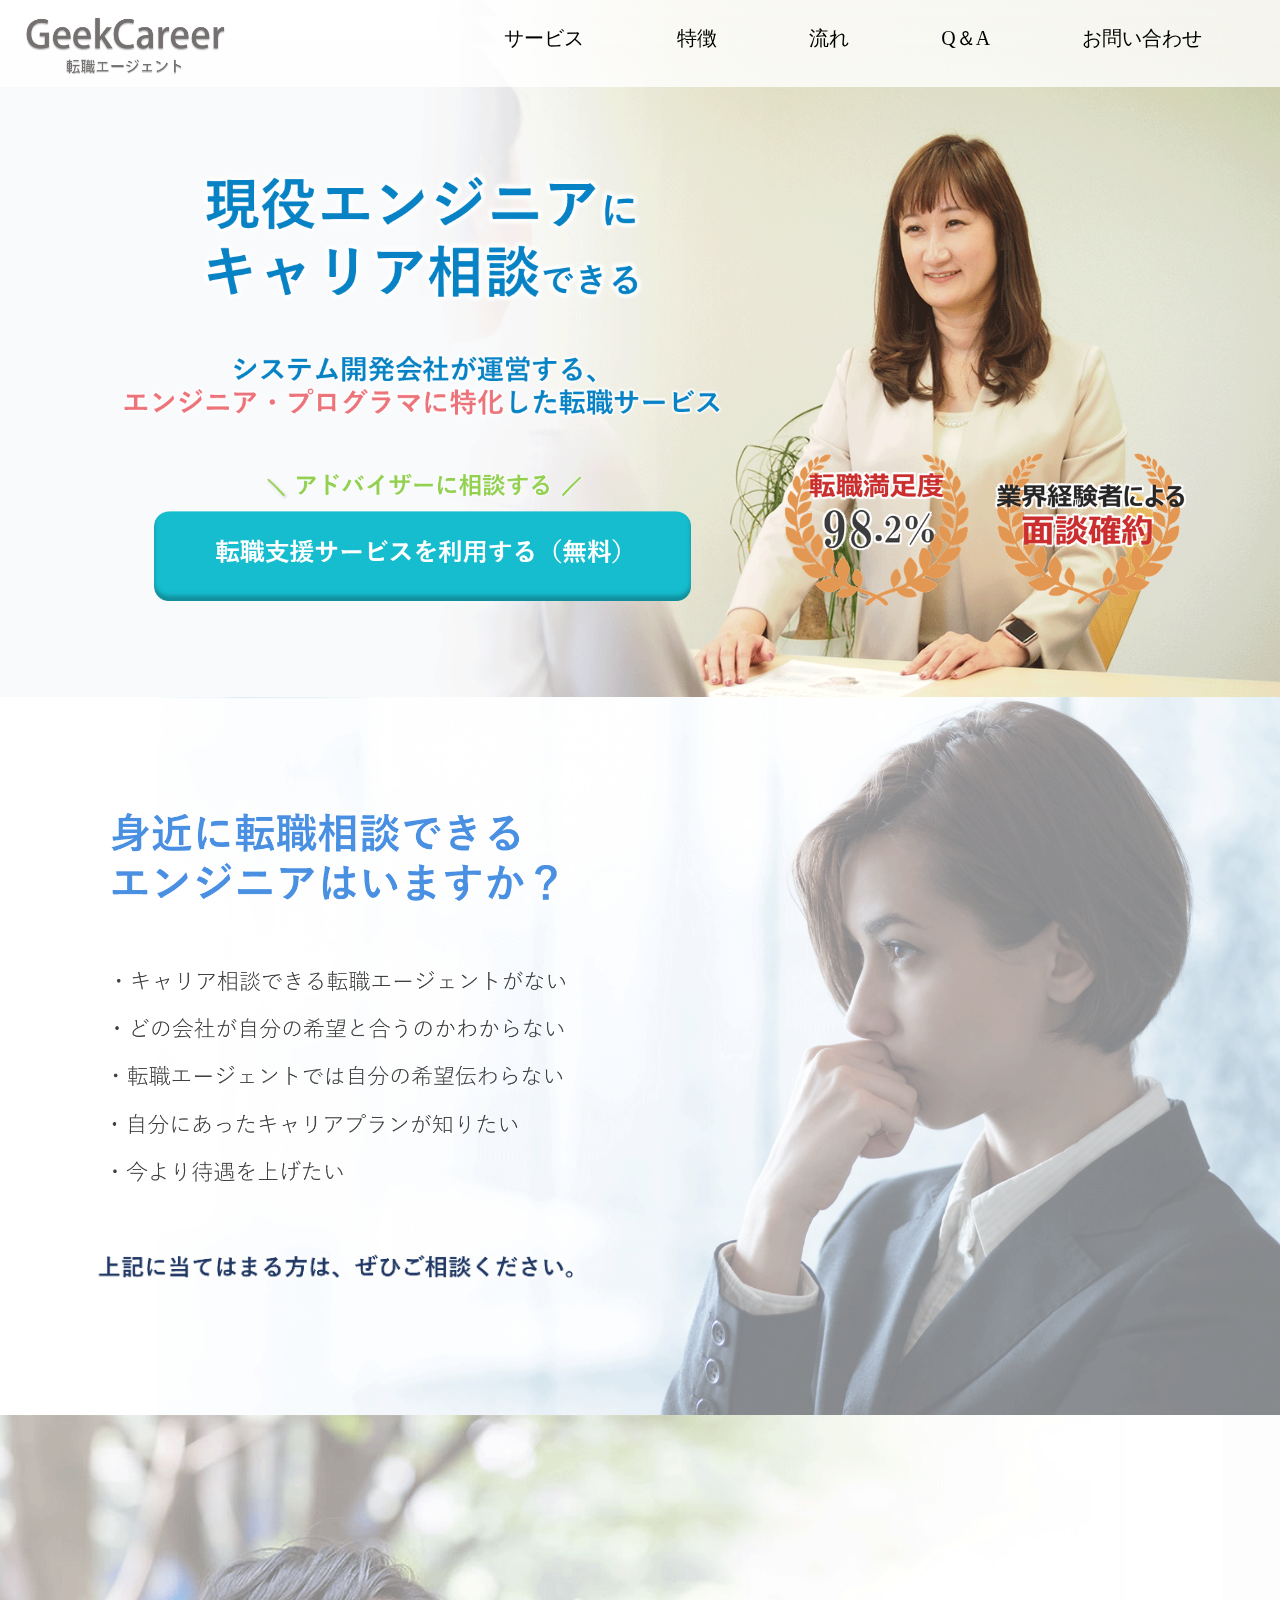
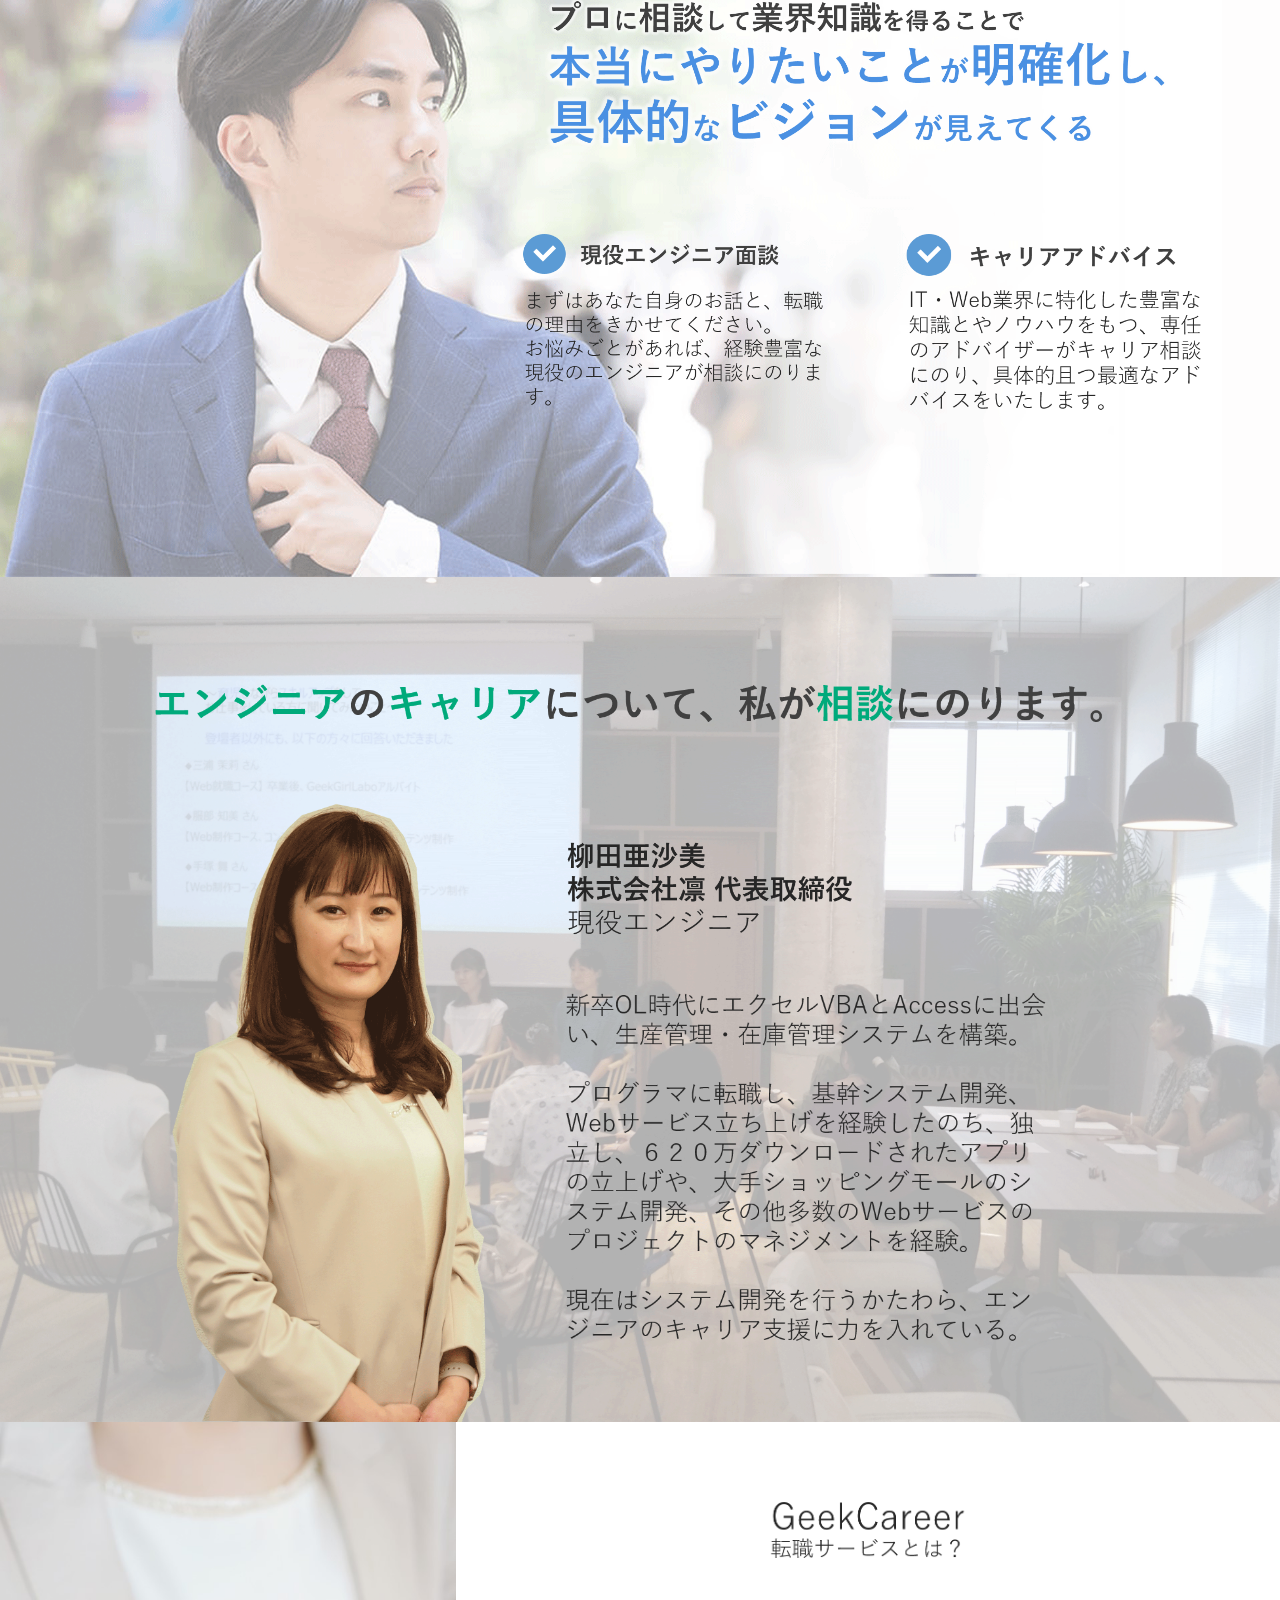
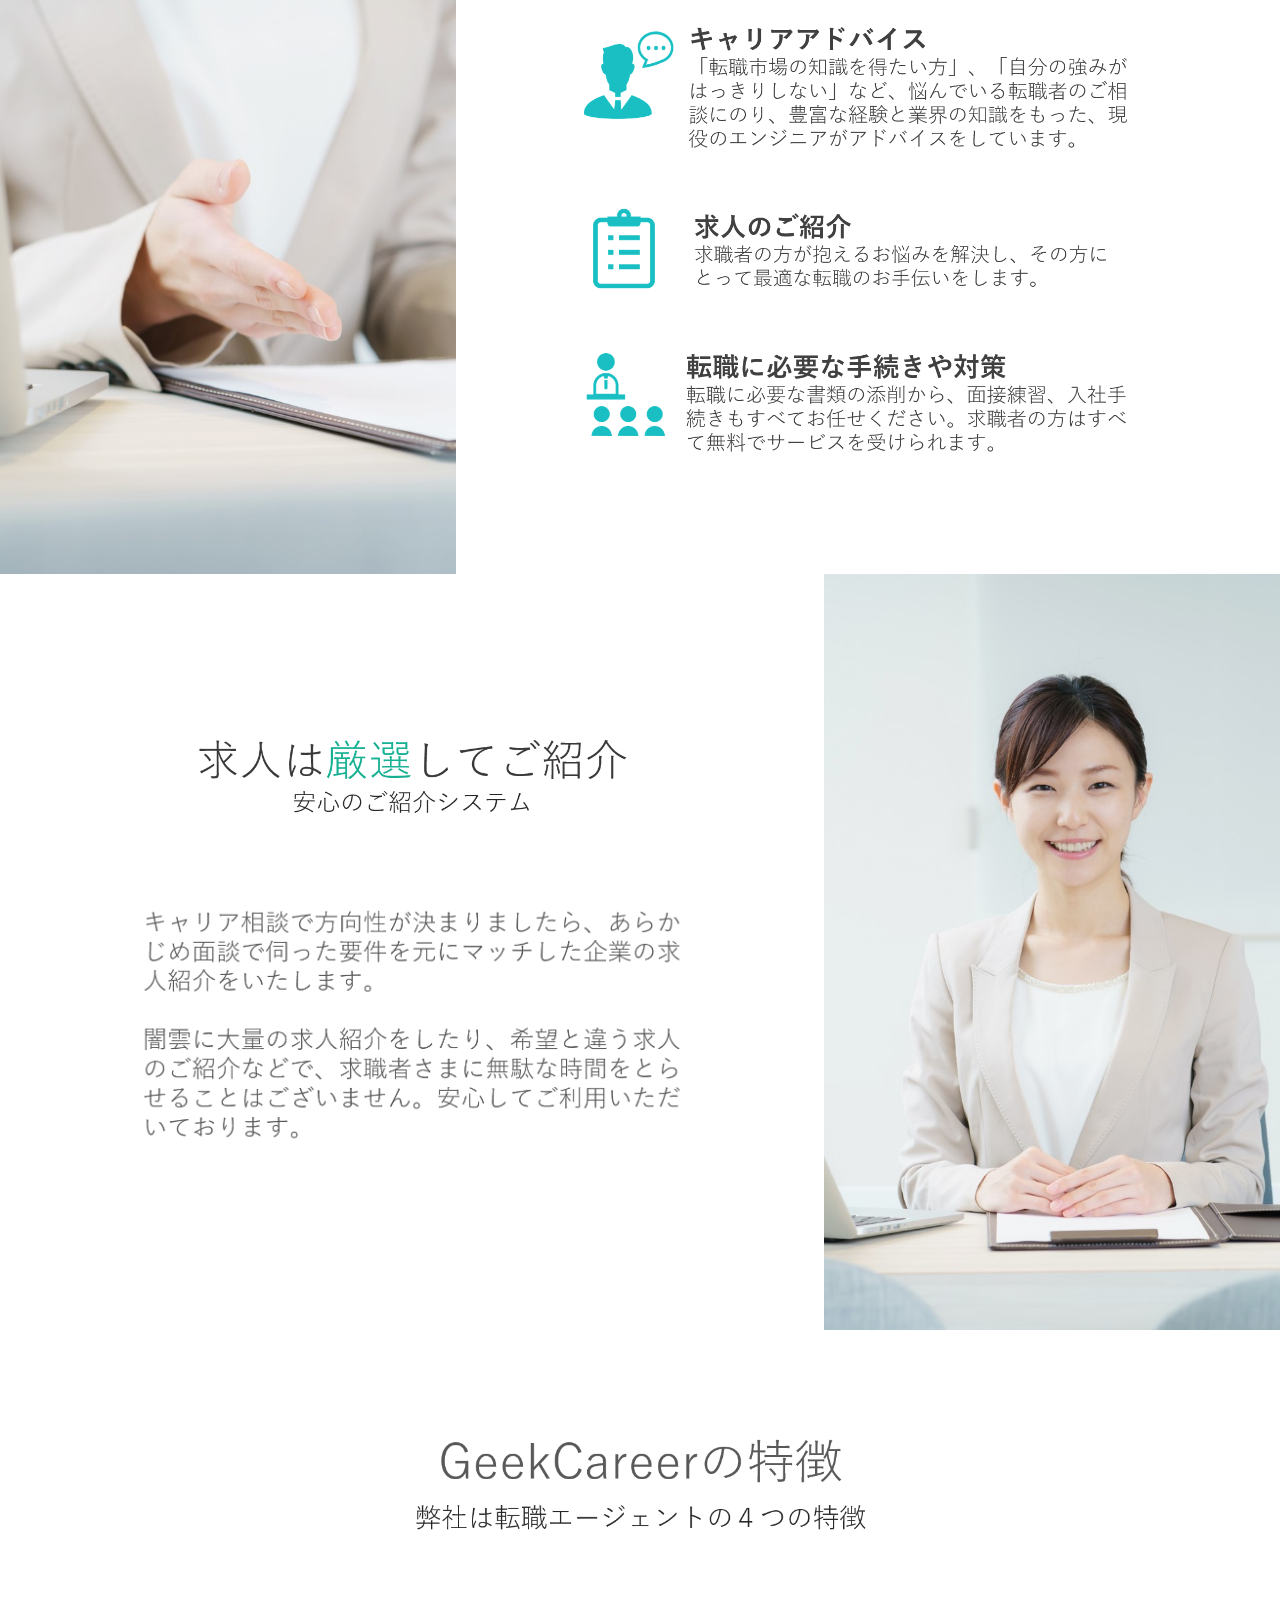
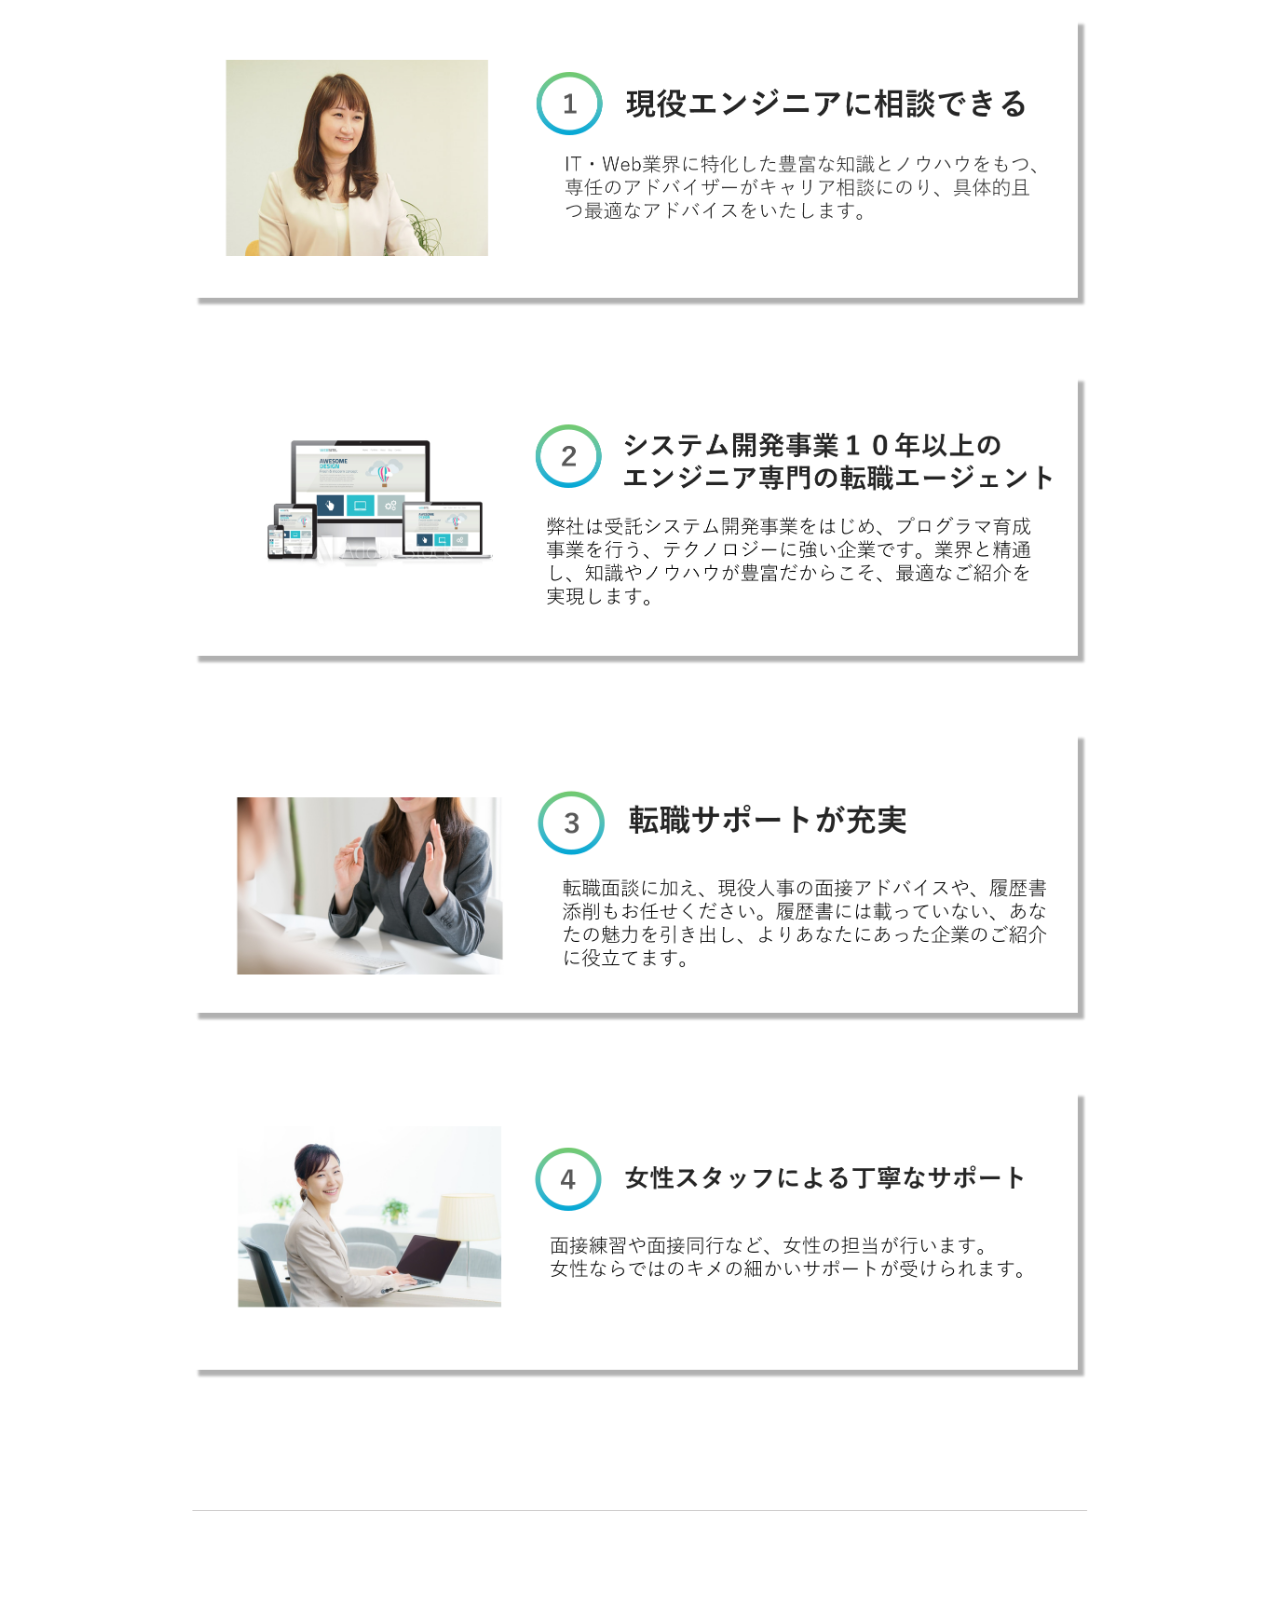
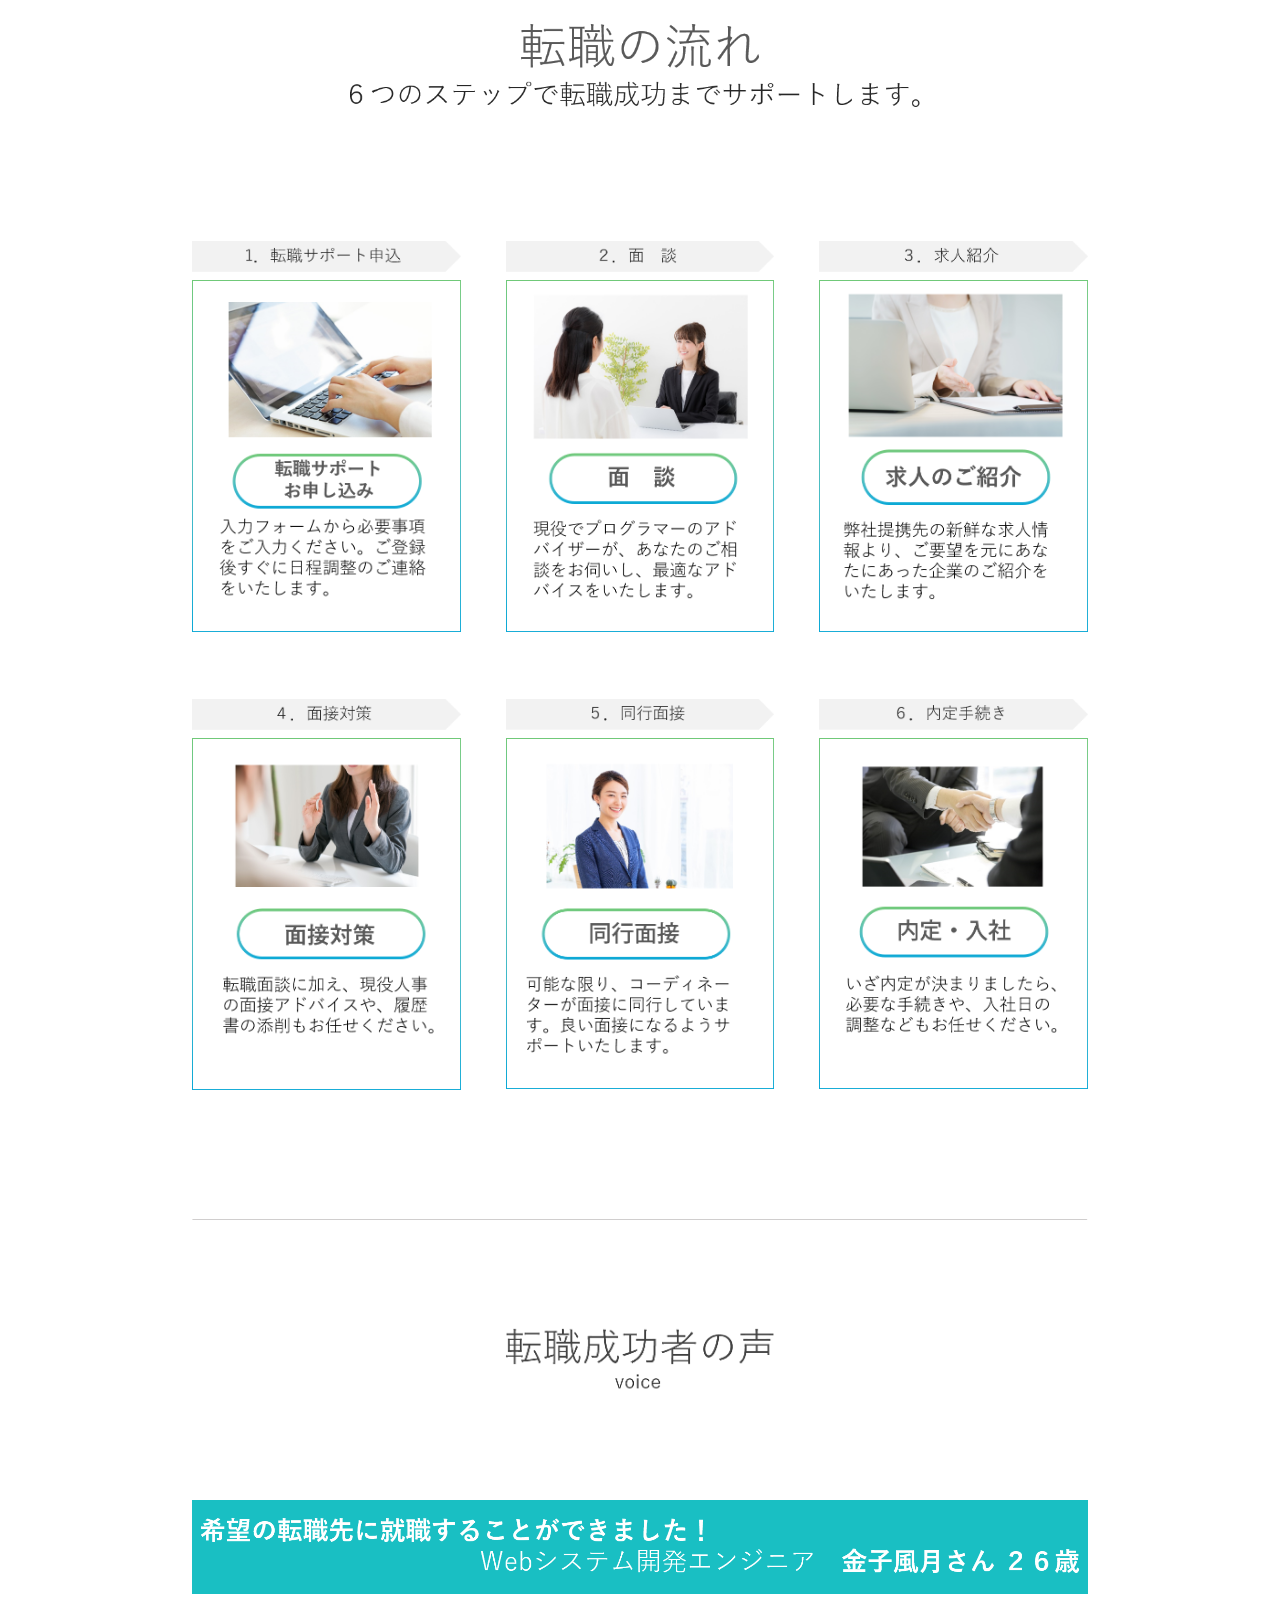
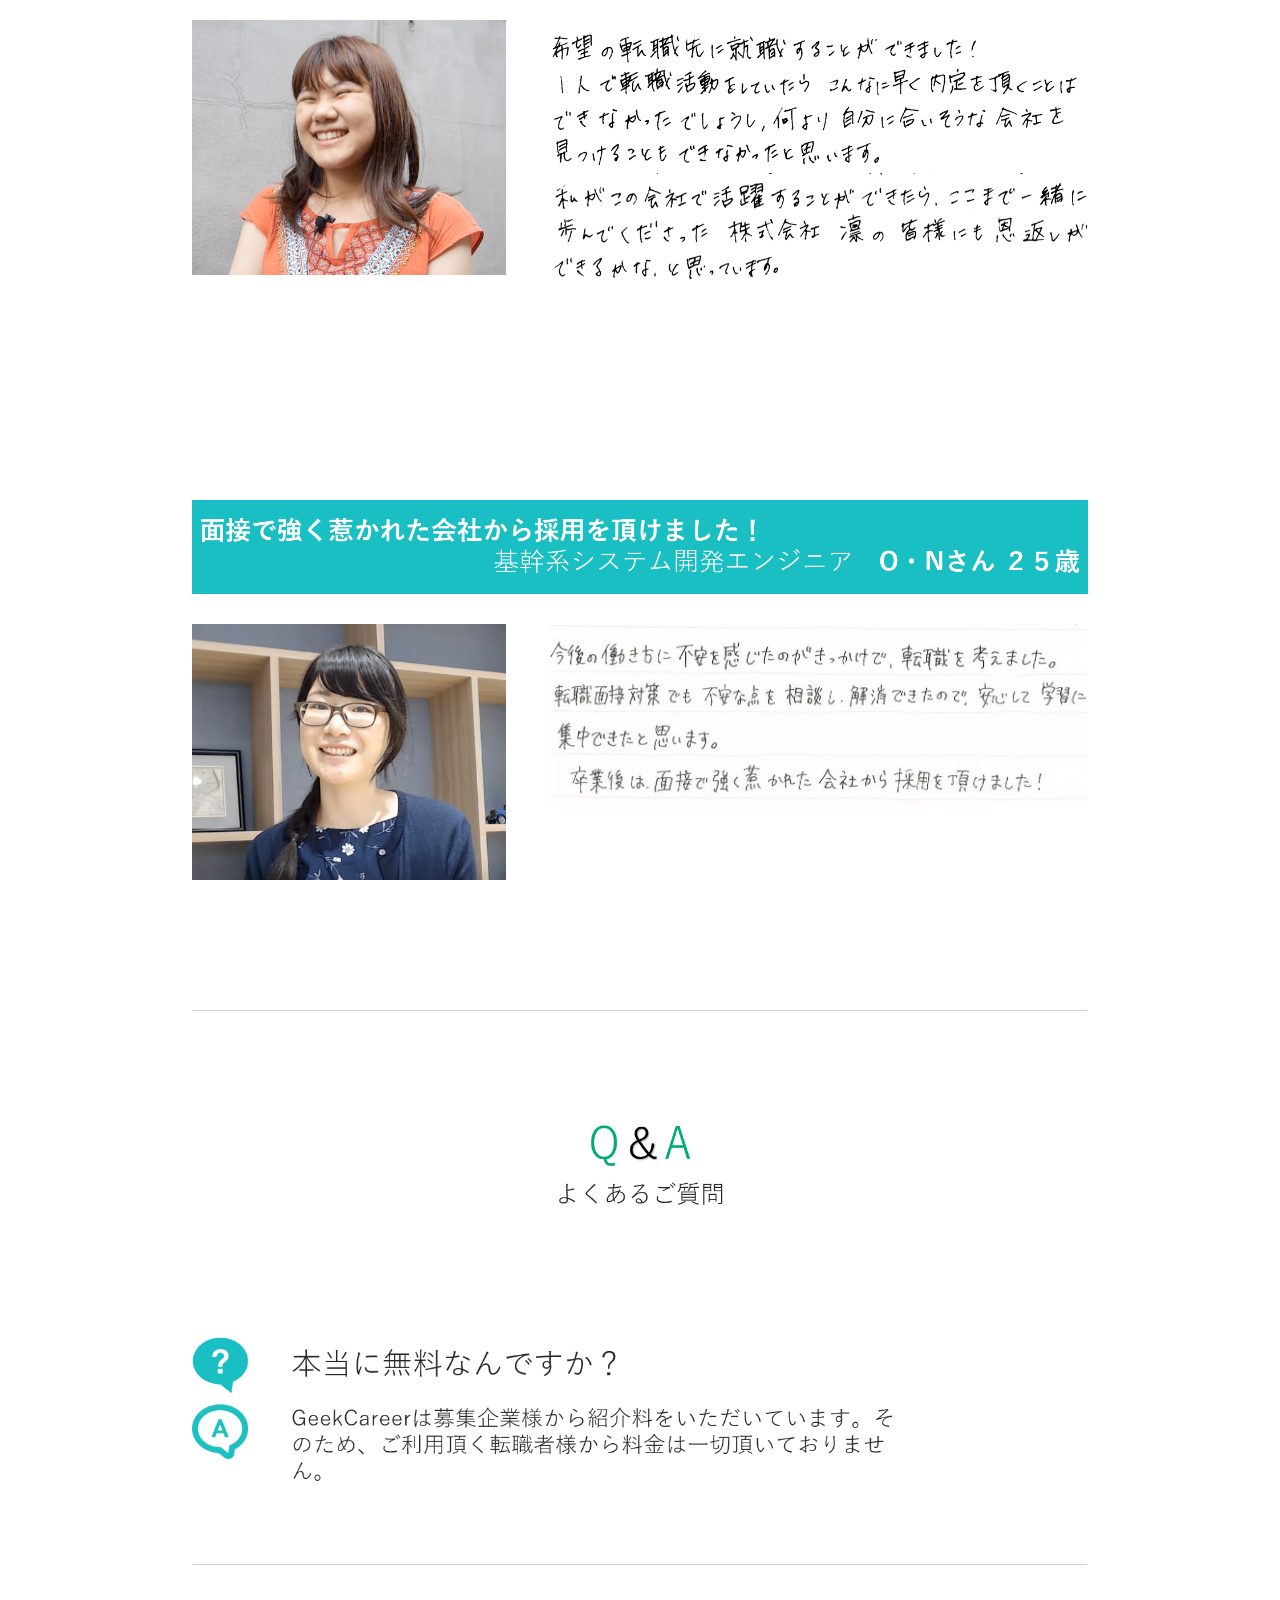
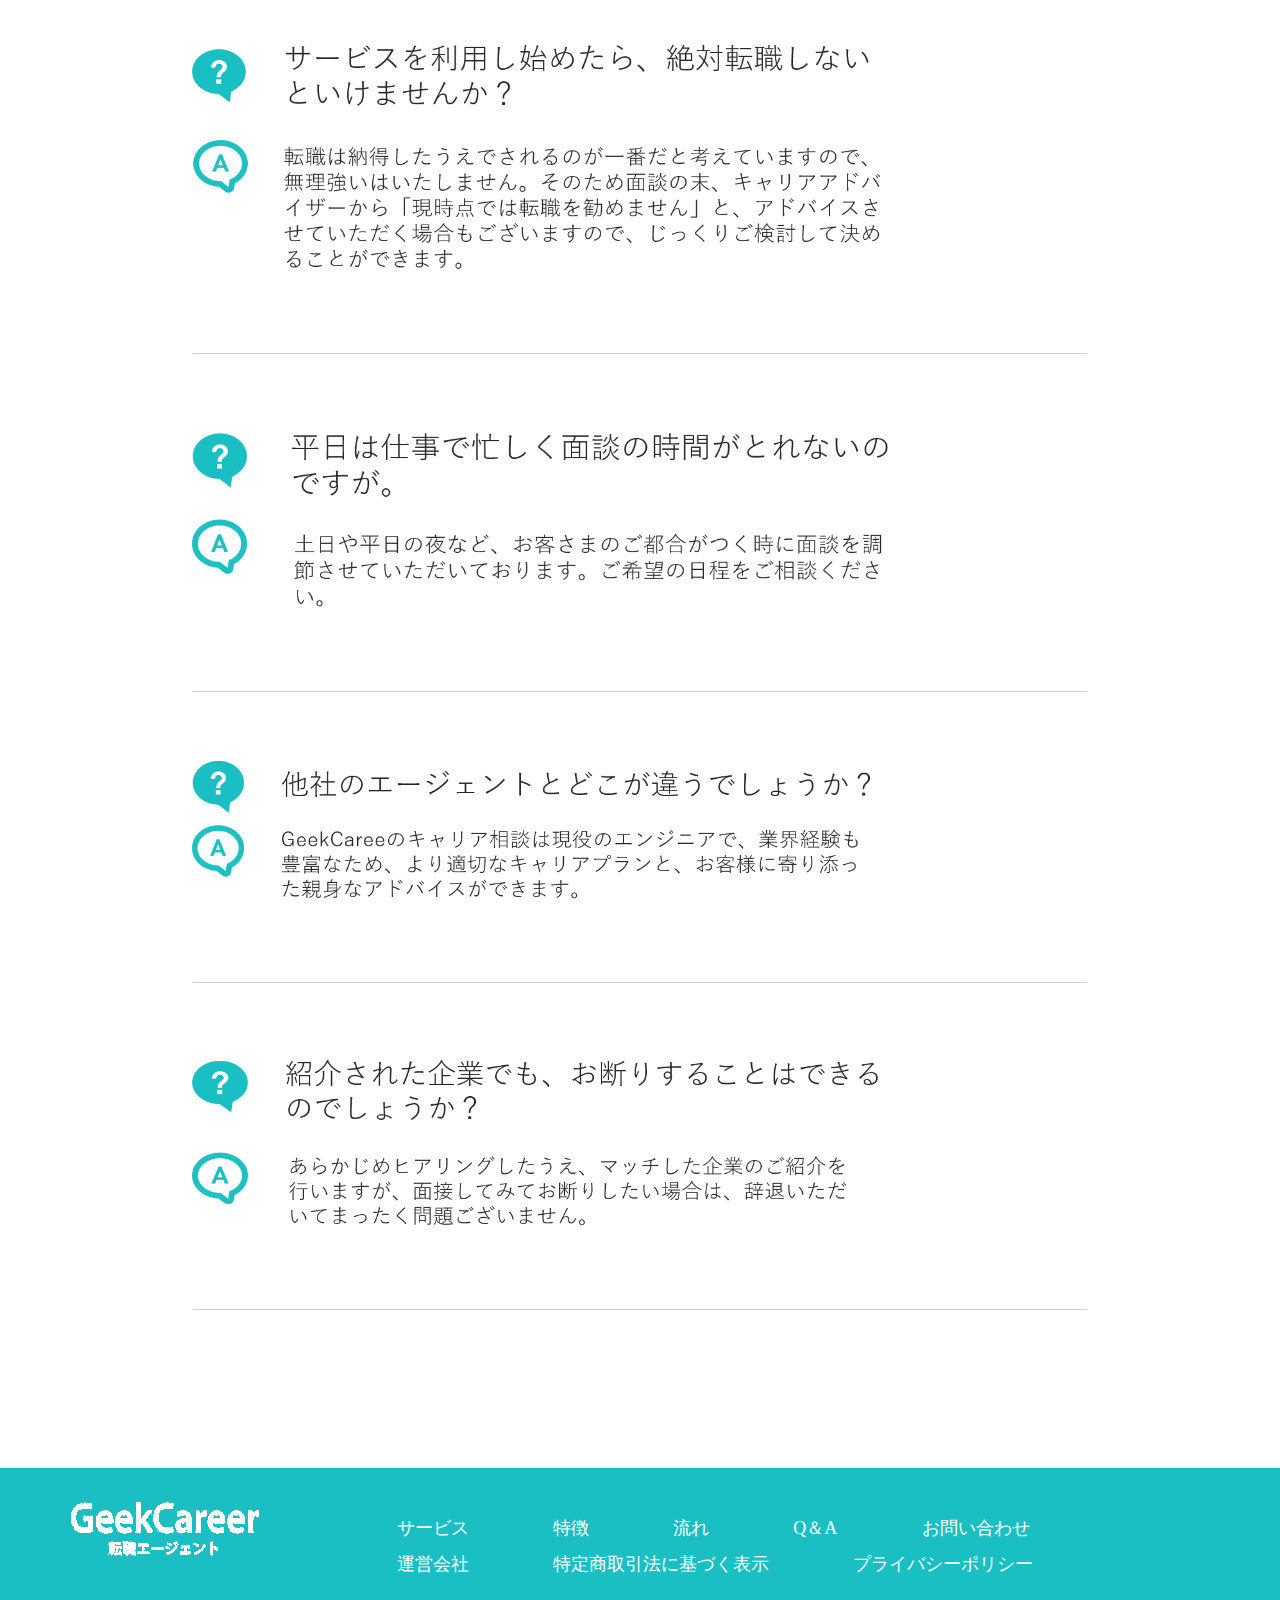
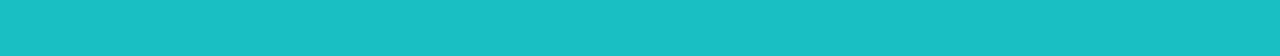
==== commit 07e7dec5: "「geekcareer_lp」コーディング修正3" ====
--- a/geekcareer/index.html
+++ b/geekcareer/index.html
@@ -66,7 +66,7 @@
 			</div>
 			<div class="mv">
 				<img class="db dn_s" src="img/first_buck_img.png" />
-				<img class="dn db_s" src="img/first_buck_img_s.png" />
+				<img class="dn db_s" src="img/first_buck_img_sp.png" />
 				<img class="top_tit" src="img/first_title.png" />
 				<img class="top_dis" src="img/first_discription.png" />
 				<a href="#to"><img class="top_but db dn_s" src="img/first_cv_button.png" /></a>
@@ -100,21 +100,35 @@
 				<img class="dn_s profile_keireki" src="img/profiel_keireki.png" />
 				<img class="dn db_s profile_keireki" src="img/profiel_keireki_sp.png" />
 			</div>
+
+			<div class="agent_title dn db_s">
+					<img class="agent_hai" src="img/what's_title_buck_img_sp.png" />
+					<img class="agent_bun" src="img/what's_title_sp.png" />
+			</div>
 			<div class="agent">
 				<div class="agent_img db dn_s">
 					<img class="db" src="img/what's_agent_img.png.jpg"/>
 				</div>
 				<div class="agent_dis">
 					<img class="db dn_s" src="img/what's_agent_title.png"/>
-					<img class="mt7" src="img/what's_agent_career.png"/>
-					<img class="mt7" src="img/what's_agent_kyujin.png"/>
-					<img class="mt7" src="img/what's_agent_mensetsu.png"/>
-				</div>
+					<img class="mt7 db dn_s" src="img/what's_agent_career.png"/>
+					<img class="mt7 db dn_s" src="img/what's_agent_kyujin.png"/>
+					<img class="mt7 db dn_s" src="img/what's_agent_mensetsu.png"/>
+					<img class="mt7 dn db_s" src="img/what's_agent_career.png"/>
+					<img class="mt7 dn db_s" src="img/what's_agent_kyujin.png"/>
+					<img class="mt7 dn db_s" src="img/what's_agent_mensetsu.png"/>
+				</div>
+			</div>
+
+			<div class="kyuujin_title dn db_s">
+					<img class="kyuujin_hai" src="img/kyujin_buck_img.png" />
+					<img class="kyuujin_bun" src="img/kyujin_title_sp.png" />
 			</div>
 			<div class="kyuujin">
 				<div class="kyuujin_dis">
 					<img class="db dn_s" src="img/kyujin_title.png" />
-					<img class="mt12" src="img/kyujin_discription.png" />
+					<img class="mt12 db dn_s" src="img/kyujin_discription.png" />
+					<img class="mt10 dn db_s" src="img/kyujin_discription.png" />
 				</div>
 				<div class="kyuujin_img db dn_s">
 					<img class="db" src="img/kyuujin.jpg" />
@@ -192,8 +206,9 @@
 			<div class="voice_title">
 				<img src="img/voice_title.png" />
 			</div>
-			<img class="w80 dn db_s" src="img/voice_kaneko_img.png" />
-			<img class="mt10" src="img/voice_kaneko_title.png" />
+			<div class="mt10"><img class="w80 dn db_s" src="img/voice_kaneko_img.png" /></div>
+			<img class="db dn_s" src="img/voice_kaneko_title.png" />
+			<img class="mt10 dn db_s" src="img/voice_kaneko_title.png" />
 			<img class="dn db_s" src="img/voice_kaneko_body.png" />
 			<div class="kaneko dn_s">
 				<div class="kaneko_img">
@@ -203,7 +218,7 @@
 					<img class="" src="img/voice_kaneko_body.png" />
 				</div>
 			</div>
-			<img class="w80 dn db_s" src="img/voice_on_img.jpg" />
+			<div class="mt12"><img class="w80 dn db_s" src="img/voice_on_img.jpg" /></div>
 			<img class="mt12" src="img/voice_on_title.png" />
 			<img class="dn db_s" src="img/voice_on_body.jpg.png" />
 			<div class="on dn_s">
@@ -218,28 +233,50 @@
 			<div id="qa"><div class="qa_title">
 				<img src="img/q&a_title.png" />
 			</div></div>
-			<img class="dn_s mt12 qa1" src="img/q&a_q1.png" />
+			<img class="dn_s mt12 qaw80" src="img/q&a_q1.png" />
 			<p class="dn db_s q1">本当に無料なんですか？</p>
 			<p class="dn db_s a1">GeekCareerは募集企業様から紹介料をいただいています。そのため、ご利用頂く転職者様から料金は一切頂いておりません。</p>
 			<img class="mt7" src="img/line.png" />
-			<img class="dn_s mt7" src="img/q&a_q2.png" />
+			<img class="dn_s mt7 qaw80" src="img/q&a_q2.png" />
 			<p class="dn db_s q2">サービスを利用し始めたら、絶対転職しないといけませんか？</p>
 			<p class="dn db_s a2">転職は納得したうえでされるのが一番だと考えていますので、無理強いはいたしません。そのため面談の末、キャリアアドバイザーから「現時点では転職を勧めません」と、アドバイスさせていただく場合もございますので、じっくりご検討して決めることができます。</p>
 			<img class="mt7" src="img/line.png" />
-			<img class="dn_s mt7" src="img/q&a_q3.png" />
+			<img class="dn_s mt7 qaw80" src="img/q&a_q3.png" />
 			<p class="dn db_s q3">平日は仕事で忙しく面談の時間がとれないのですが。</p>
 			<p class="dn db_s a3">土日や平日の夜など、お客さまのご都合がつく時に面談を調節させていただいております。ご希望の日程をご相談ください。</p>
 			<img class="mt7" src="img/line.png" />
-			<img class="dn_s mt7" src="img/q&a_q4.png" />
+			<img class="dn_s mt7 qaw80" src="img/q&a_q4.png" />
 			<p class="dn db_s q4">他社のエージェントとどこが違うでしょうか？</p>
 			<p class="dn db_s a4">GeekCareeのキャリア相談は現役のエンジニアで、業界経験も豊富なため、より適切なキャリアプランと、お客様に寄り添った親身なアドバイスができます。</p>
 			<img class="mt7" src="img/line.png" />
-			<img class="dn_s mt7" src="img/q&a_q5.png" />
+			<img class="dn_s mt7 qaw80" src="img/q&a_q5.png" />
 			<p class="dn db_s q5">紹介された企業でも、お断りすることはできるのでしょうか？</p>
 			<p class="dn db_s a5">あらかじめヒアリングしたうえ、マッチした企業のご紹介を行いますが、面接してみてお断りしたい場合は、辞退いただいてまったく問題ございません。</p>
 			<img class="mt7" src="img/line.png" />
 		</div>
 		<div id="to"><div class="formrun-embed" data-formrun-form="@tensyoku-moushikomi" data-formrun-redirect="true"></div></div>
+
+		<div id="footer">
+  				<div class="main clearfix">
+  				<div class="fl">
+  				<a href="#header"><img src="img/footer_logo.png" /></a>
+  				</div>
+  				
+  				<ul id = "footter-gn1">
+					<li><a href="#se">サービス</a></li>
+					<li><a href="#tc">特徴</a></li>
+					<li><a href="#fl">流れ</a></li>
+					<li><a href="#qa">Q＆A</a></li>
+					<li><a href="#to">お問い合わせ</a></li>
+				</ul>
+				<ul id = "footter-gn2">
+					<li><a href="https://li-n.net/" target=”_blank>運営会社</a></li>
+					<li><a href="http://geekgirl-labo.com/specified/" target=”_blank>特定商取引法に基づく表示</a></li>
+					<li><a href="http://geekgirl-labo.com/privacy/" target=”_blank>プライバシーポリシー</a></li>
+				</ul> 
+			
+				</div>
+  			</div>
 
 		</div>
 	</body>
--- a/geekcareer/style.css
+++ b/geekcareer/style.css
@@ -91,13 +91,13 @@
 	position: relative;
 }
 .onayami_title{
-	width: 50%;
+	width: 43%;
 	position: absolute;
 	top: 13%;
 	left: 6%;
 }
 .onayami_dis{
-	width: 50%;
+	width: 45%;
 	position: absolute;
 	top: 37%;
 	left: 7%;
@@ -135,20 +135,20 @@
 .profile_title{
 	width: 80%;
 	position: absolute;
-	top: 5%;
+	top: 11%;
 	left: 10%;
 }
 .profile_name{
-	width: 30%;
-	position: absolute;
-	top: 25%;
-	left: 47%;
+	width: 25%;
+	position: absolute;
+	top: 30%;
+	left: 43%;
 }
 .profile_keireki{
 	width: 40%;
 	position: absolute;
-	top: 40%;
-	left: 47%;
+	top: 45%;
+	left: 43%;
 }
 .agent{
 	width: 100%;
@@ -160,11 +160,11 @@
 	width: 37%;
 }
 .agent_dis{
-	width: 51%;
-	margin-top: 3.5%;
+	width: 46%;
+	margin-top: 5%;
 	margin-bottom: 0%;
-	margin-left: 6%;
-	margin-right: 6%;
+	margin-left: 10%;
+	margin-right: 10%;
 }
 .kyuujin{
 	width: 100%;
@@ -173,11 +173,11 @@
 	display: flex;
 }
 .kyuujin_dis{
-	width: 51%;
+	width: 46%;
 	margin-top: 10%;
 	margin-bottom: 0%;
-	margin-left: 6%;
-	margin-right: 6%;
+	margin-left: 10%;
+	margin-right: 10%;
 }
 .kyuujin_img{
 	width: 37%;
@@ -222,7 +222,7 @@
 	margin-top: 7%;
 }
 .voice_title{
-	width: 100%;
+	width: 90%;
 	margin: 10% auto 0%;
 }
 .mr5{
@@ -257,11 +257,67 @@
 	margin-left: 5%;
 }
 .qa_title{
+	width: 60%;
+	margin: 10% auto 0%;
+}
+.qaw80{
+	width: 80%;
+}
+div#footer{
+	background-color: #19bfc3;
+	font-family: "Meiryo UI";
+	color: #ffffff;
+	padding: 1% 3% 6% 3%;
+	margin-top: 12%;
+}
+ul#footter-gn1{
 	width: 70%;
-	margin: 10% auto 0%;
-}
-.qa1{
-	width: 90%;
+	padding: 0px;
+	margin-top: 3%;
+	margin-left: 1%;
+	margin-bottom: 0px;
+	font-size: 18px;
+	display: -webkit-box;
+	display: -webkit-flex;
+	display: flex;
+	float: left;
+}
+ul#footter-gn1 li{
+	list-style: none;
+	margin-left: 10%;
+}
+ul#footter-gn1 li a{
+	text-decoration: none;
+	color: #ffffff;
+}
+ul#footter-gn2{
+	width: 70%;
+	padding: 0px;
+	margin-top: 1%;
+	margin-bottom: 0px;
+	margin-left: 1%;
+	font-size: 18px;
+	display: -webkit-box;
+	display: -webkit-flex;
+	display: flex;
+	float: left;
+}
+ul#footter-gn2 li{
+	list-style: none;
+	margin-left: 10%;
+}
+ul#footter-gn2 li a{
+	text-decoration: none;
+	color: #ffffff;
+}
+.fl{
+	float: left;
+	margin-top: 0.5%;
+}
+.clearfix::after{
+	content: "";
+	display: block;
+	clear: both;
 }
 
 @media only screen and (max-width: 1250px){
@@ -270,6 +326,7 @@
 	font-size: 16px;
 	margin-top: 4%;
 }
+
 }
 
 @media only screen and (max-width: 1024px){
@@ -315,8 +372,32 @@
 	text-decoration: none;
 	font-family: "游ゴシック";
 }
-}
-
+
+}
+
+@media only screen and (max-width: 980px){
+
+ul#footter-gn1{
+	width: 96%;
+	margin-left: 4%;
+	margin-top: 3%;
+	font-size: 18px;
+}
+ul#footter-gn2{
+	width: 96%;
+	margin-left: 4%;
+	margin-top: 2%;
+	font-size: 18px;
+}
+ul#footter-gn1 li{
+	margin-left: 0px;
+	margin-right: 10%;
+}
+ul#footter-gn2 li{
+	margin-left: 0px;
+	margin-right: 10%;
+}	
+}
 @media only screen and (max-width: 768px){
 
 .dn_s{
@@ -330,12 +411,12 @@
 }
 .top_tit{
 	width: 80%;
-	top: 21%;
+	top: 47%;
 	left: 10.5%;
 }
 .top_dis{
 	width: 80%;
-	top: 50%;
+	top: 68%;
 	left: 10%;
 }
 .top_but_s{
@@ -343,14 +424,14 @@
 	margin: 0 auto;
 }
 .top_man{
-	width: 20%;
-	top: 66%;
-	left: 30%;
+	width: 25%;
+	top: 77%;
+	left: 23%;
 }
 .top_men{
-	width: 21%;
-	top: 66%;
-	left: 50%;
+	width: 26.5%;
+	top: 77.3%;
+	left: 52%;
 }
 .onayami_title{
 	width: 90%;
@@ -397,11 +478,39 @@
 	top: 40%;
 	left: 45%;
 }
+.agent_title{
+	position: relative;
+}
+.agent_hai{
+	width: 100%;
+	display: block;
+}
+.agent_bun{
+	width: 50%;
+	position: absolute;
+	top: 30%;
+	left: 25%;
+}
 .agent_dis{
 	width: 100%;
+	margin-bottom: 12%;
+}
+.kyuujin_title{
+	position: relative;
+}
+.kyuujin_hai{
+	width: 100%;
+	display: block;
+}
+.kyuujin_bun{
+	width: 70%;
+	position: absolute;
+	top: 30%;
+	left: 15%;
 }
 .kyuujin_dis{
 	width: 100%;
+	margin-top: 0%;
 }
 div#contents{
 	width: 80%;
@@ -507,6 +616,9 @@
 	width: 20%;
 	margin: 12% auto 0;
 }
+.voice_title{
+	width: 100%;
+}
 .qa_title{
 	width: 100%;
 }
@@ -637,7 +749,28 @@
 }
 
 }
-
+@media only screen and (max-width: 670px){
+
+ul#footter-gn1{
+	display: block;
+	width: 93%;
+	margin-left: 7%;	
+}
+ul#footter-gn2{
+	display: block;
+	width: 93%;
+	margin-left: 7%;
+	margin-top: 0%;
+}
+ul#footter-gn1 li{
+	margin-right: 0%;
+	margin-bottom: 2%;
+}
+ul#footter-gn2 li{
+	margin-right: 0%;
+	margin-bottom: 2%;
+}	
+}
 @media only screen and (max-width: 560px){
 
 .tc1_title_s{
@@ -710,6 +843,7 @@
 	font-size: 16px;
 	padding-left: 25%;
 }
+
 }
 
 @media only screen and (max-width: 350px){
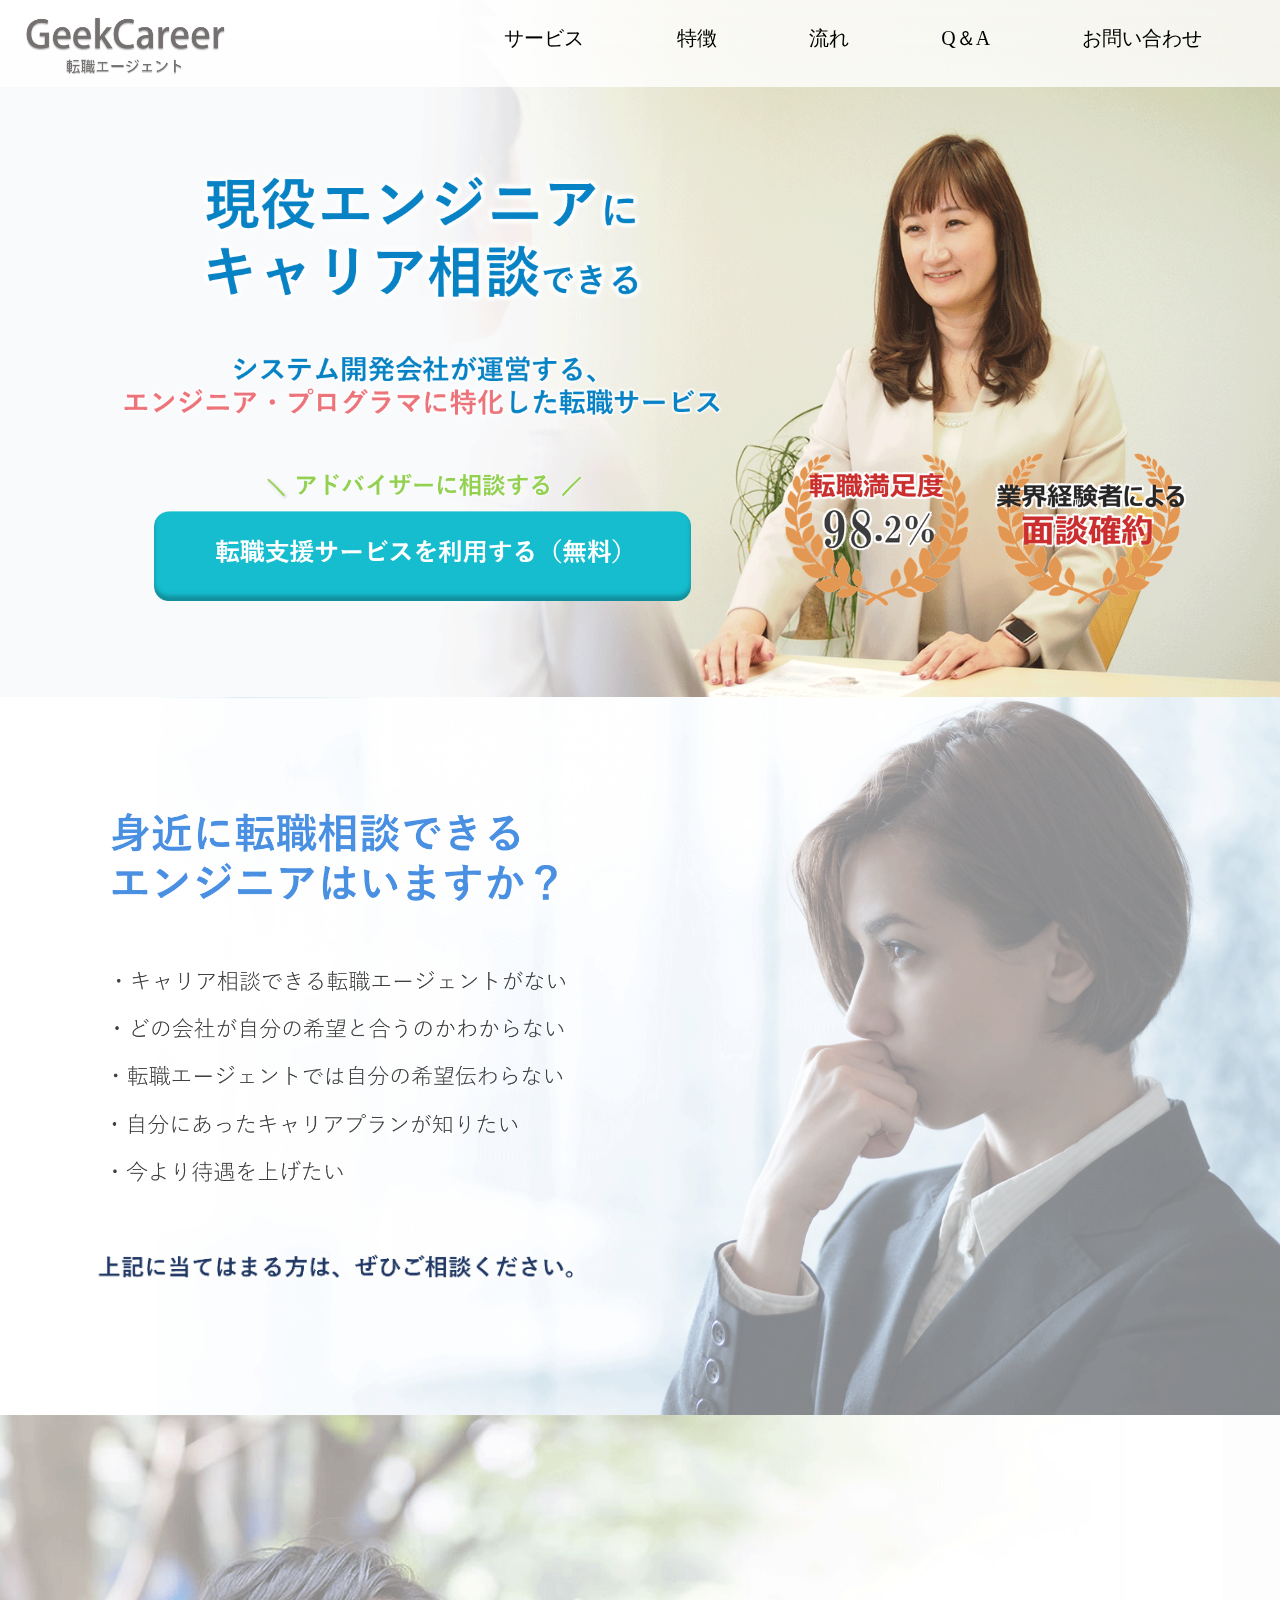
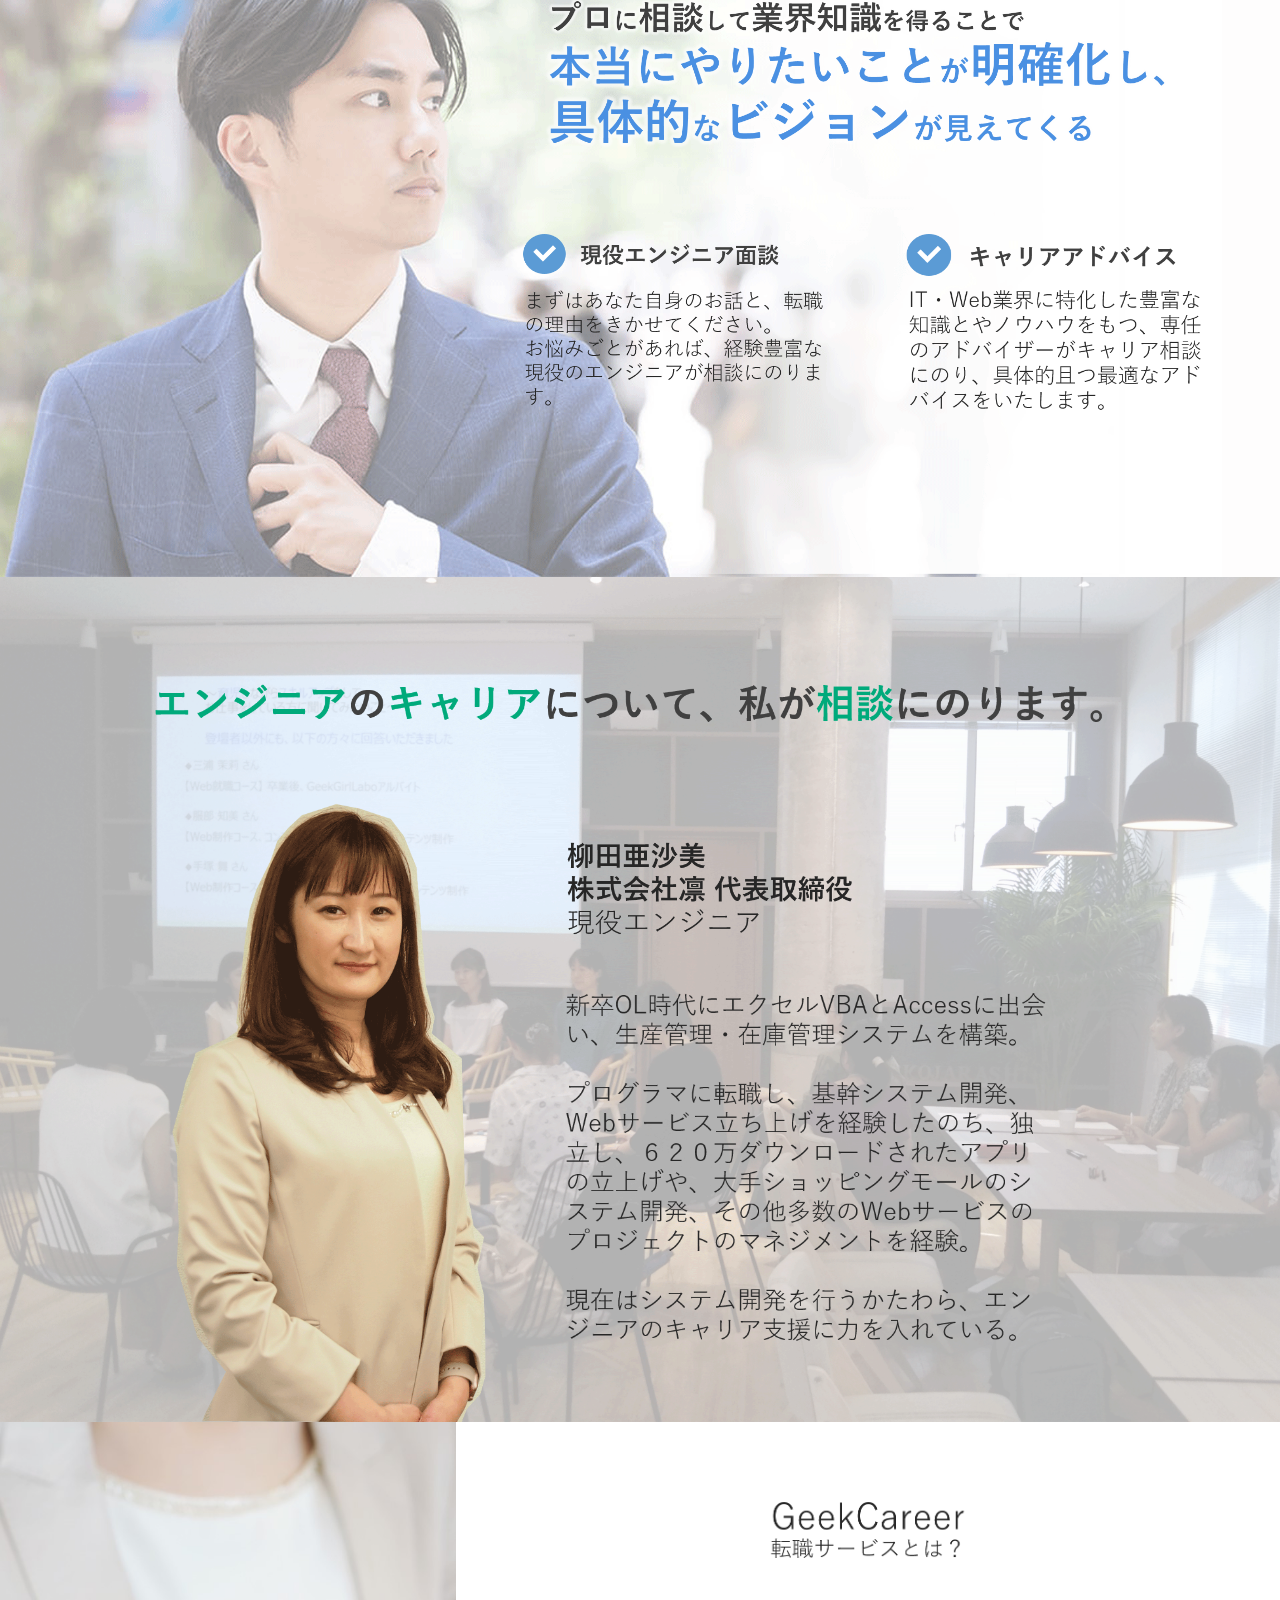
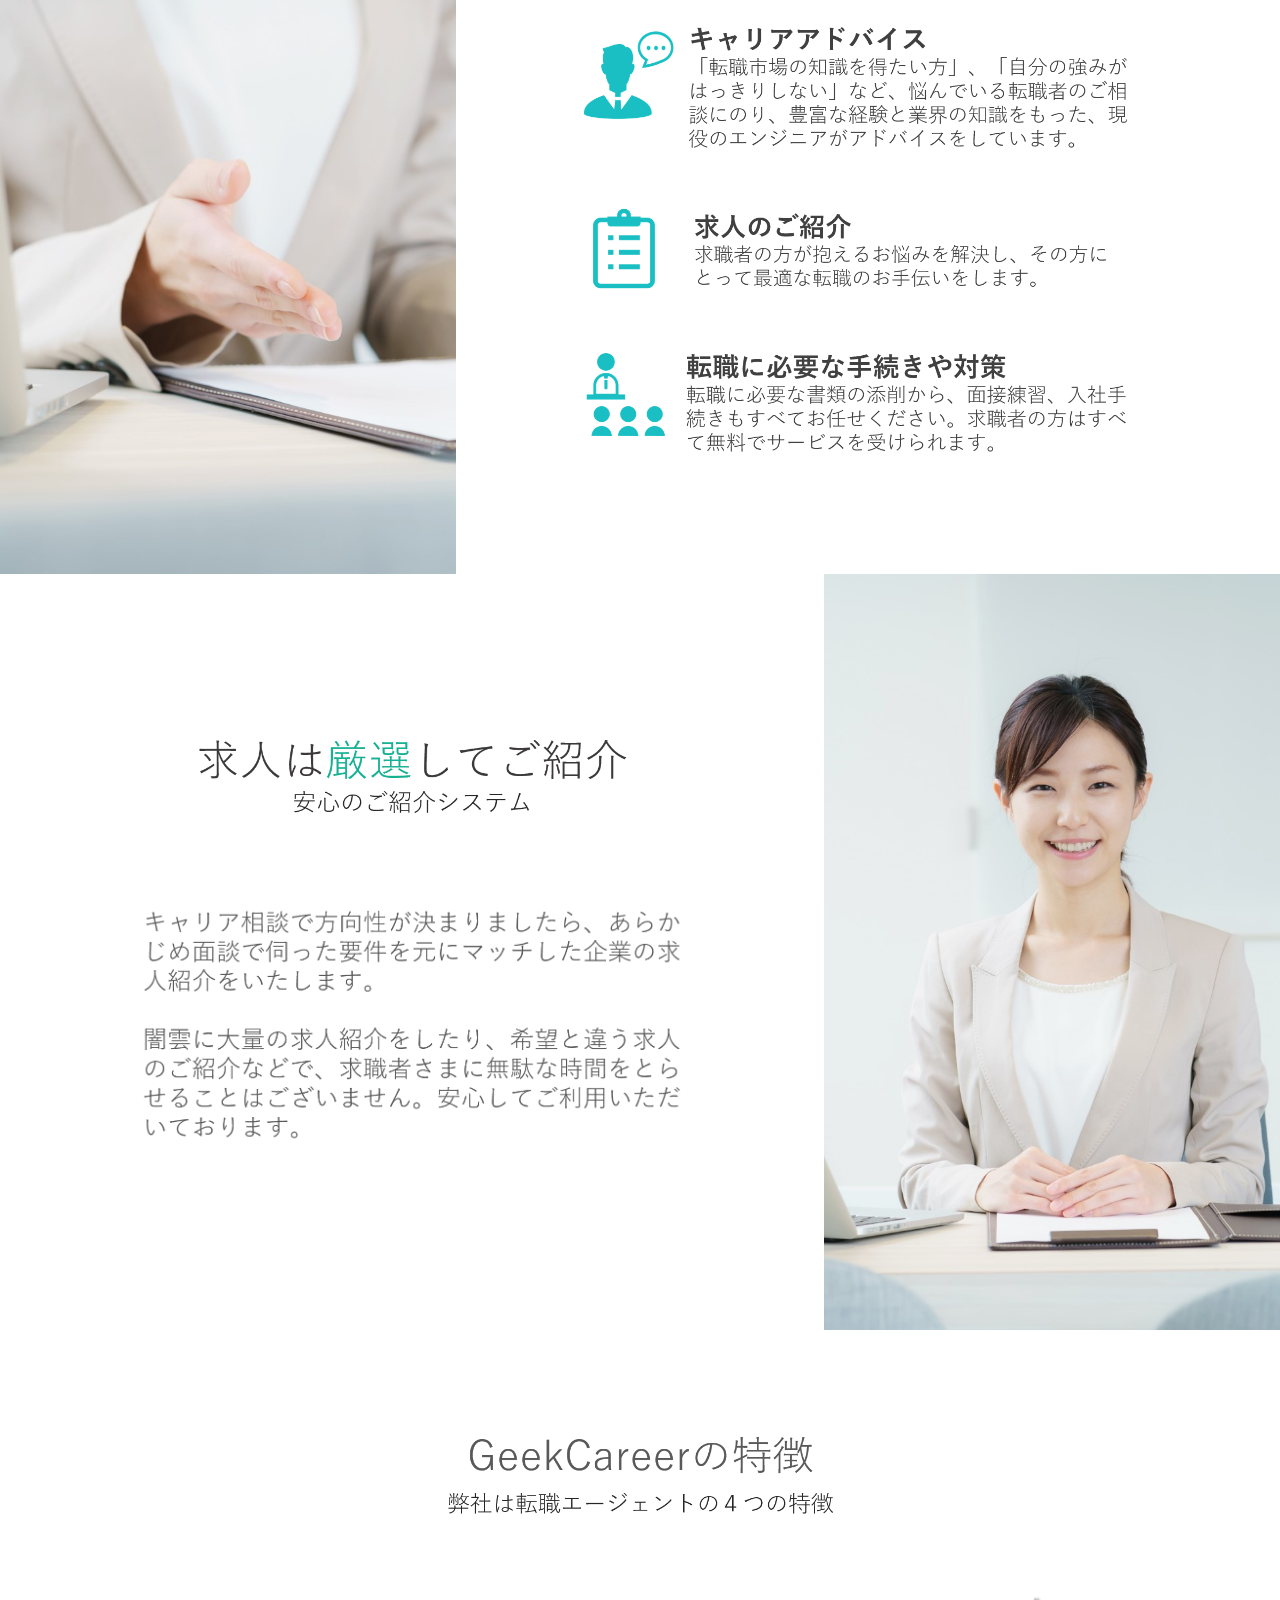
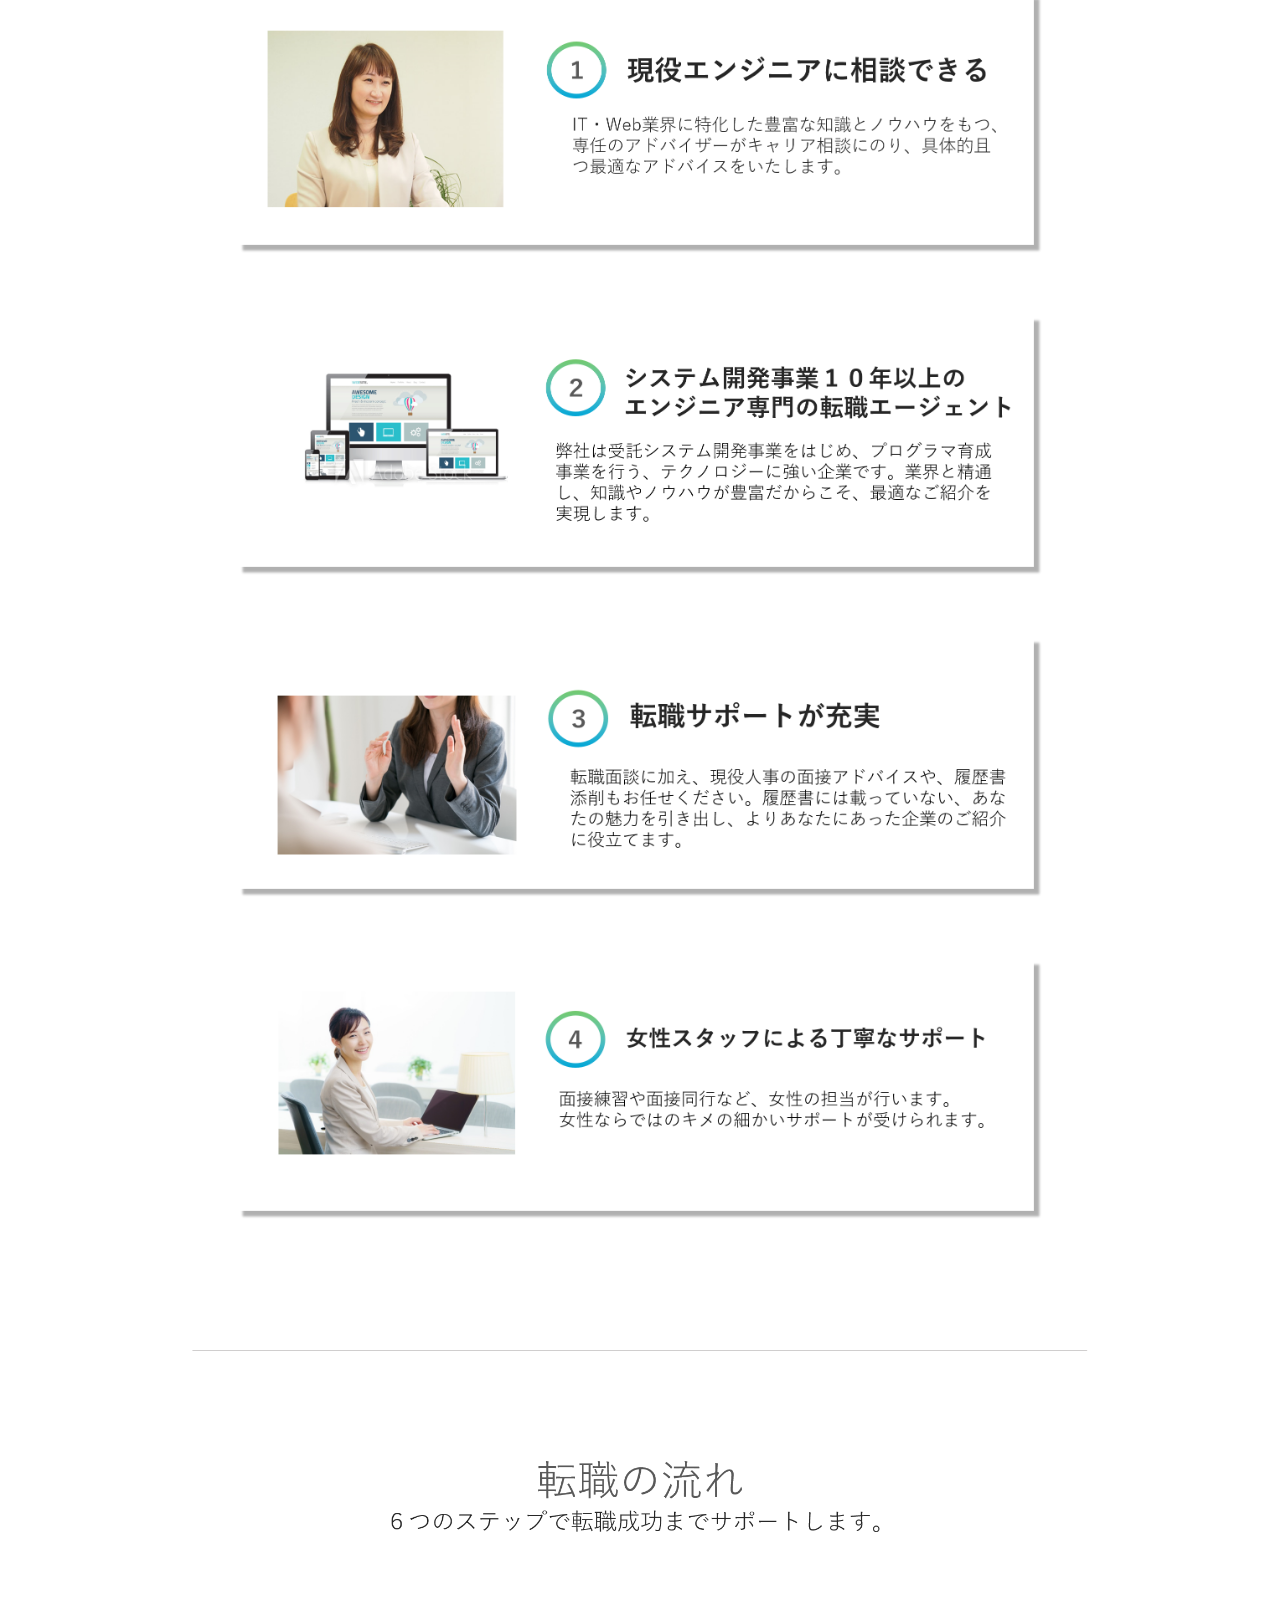
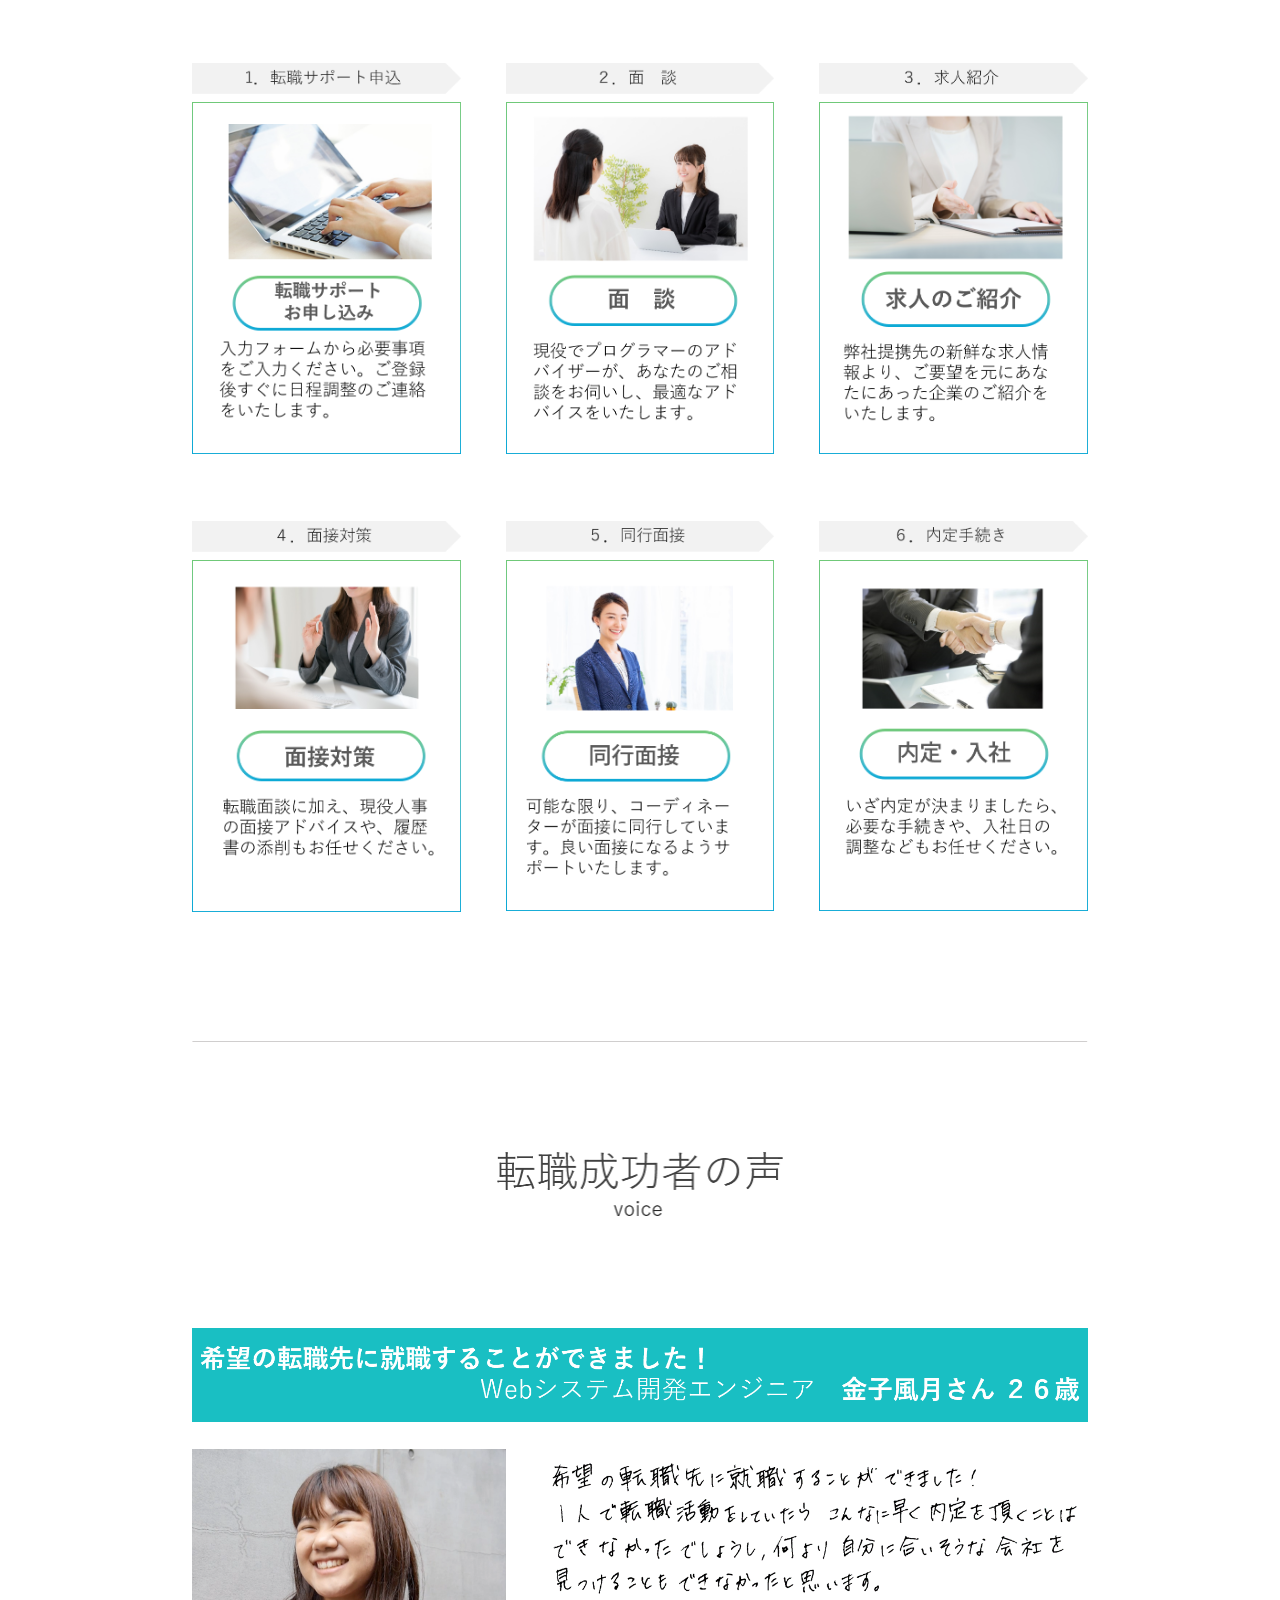
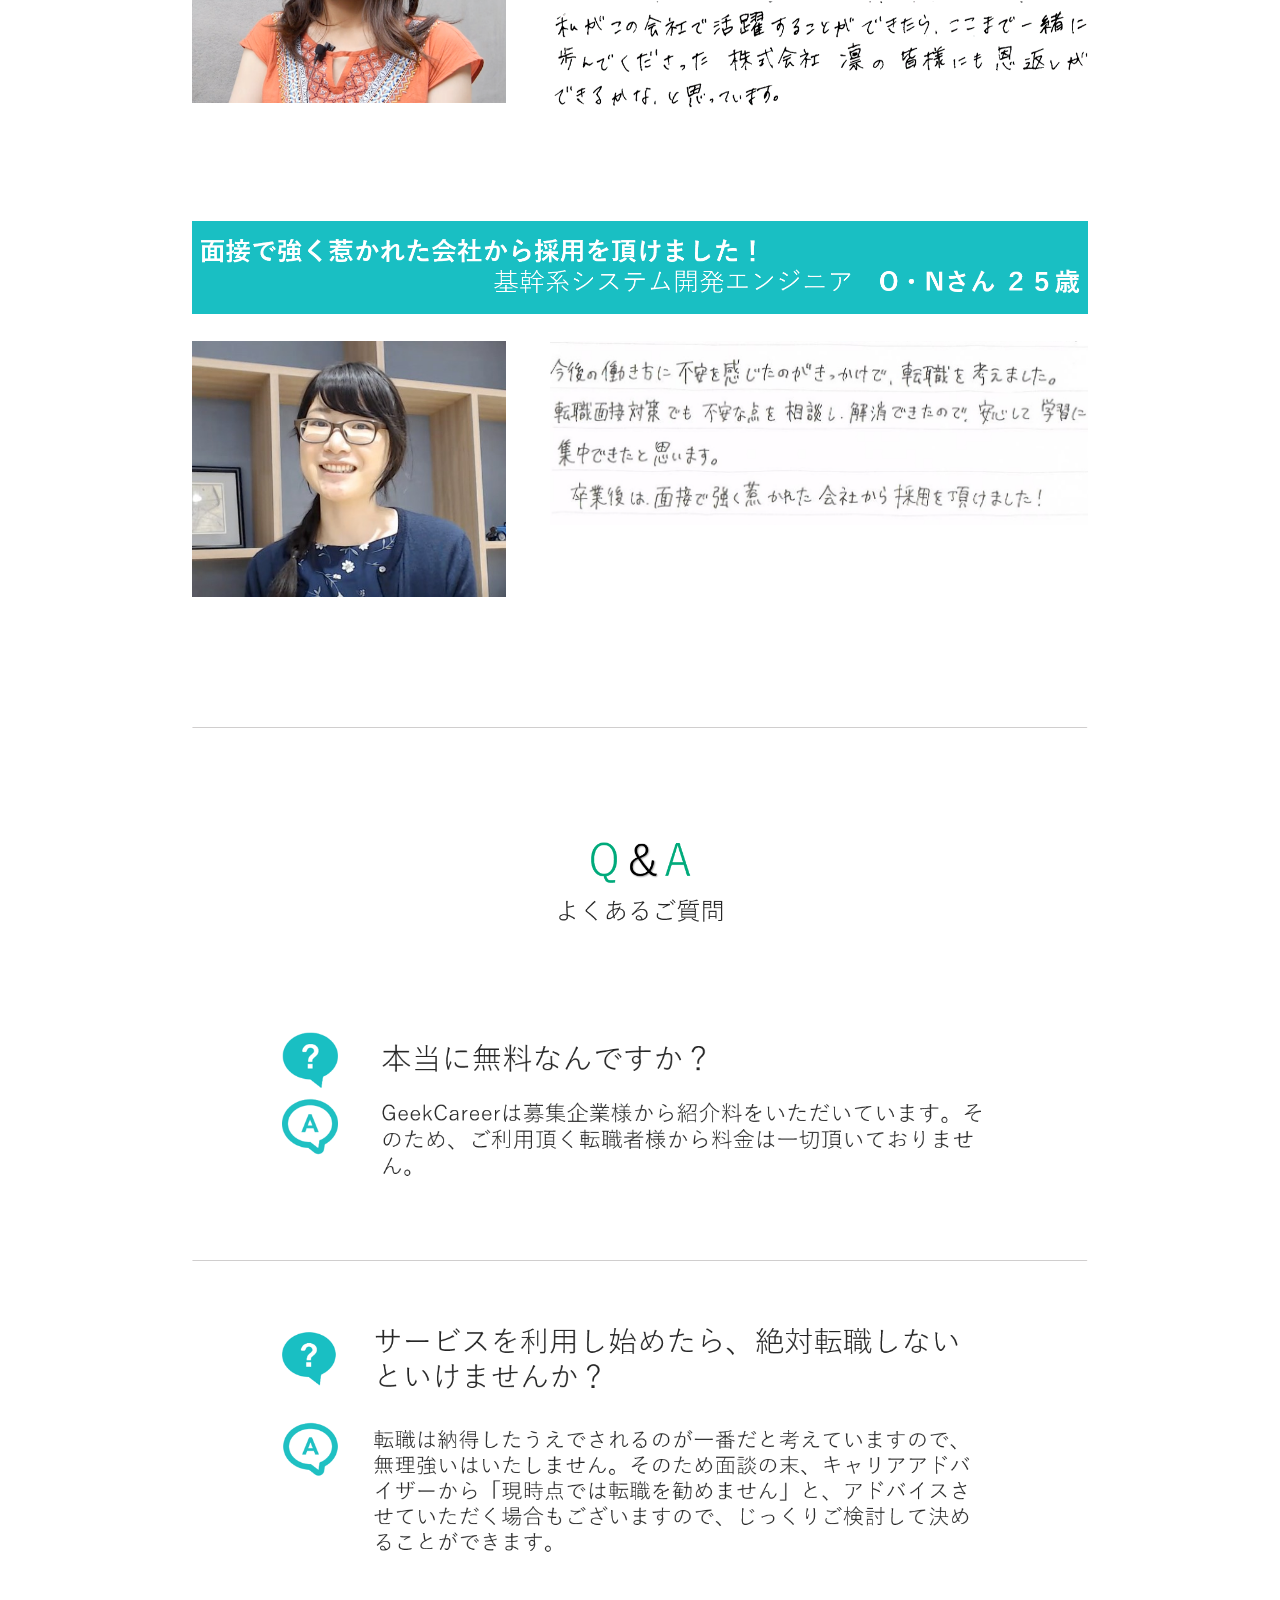
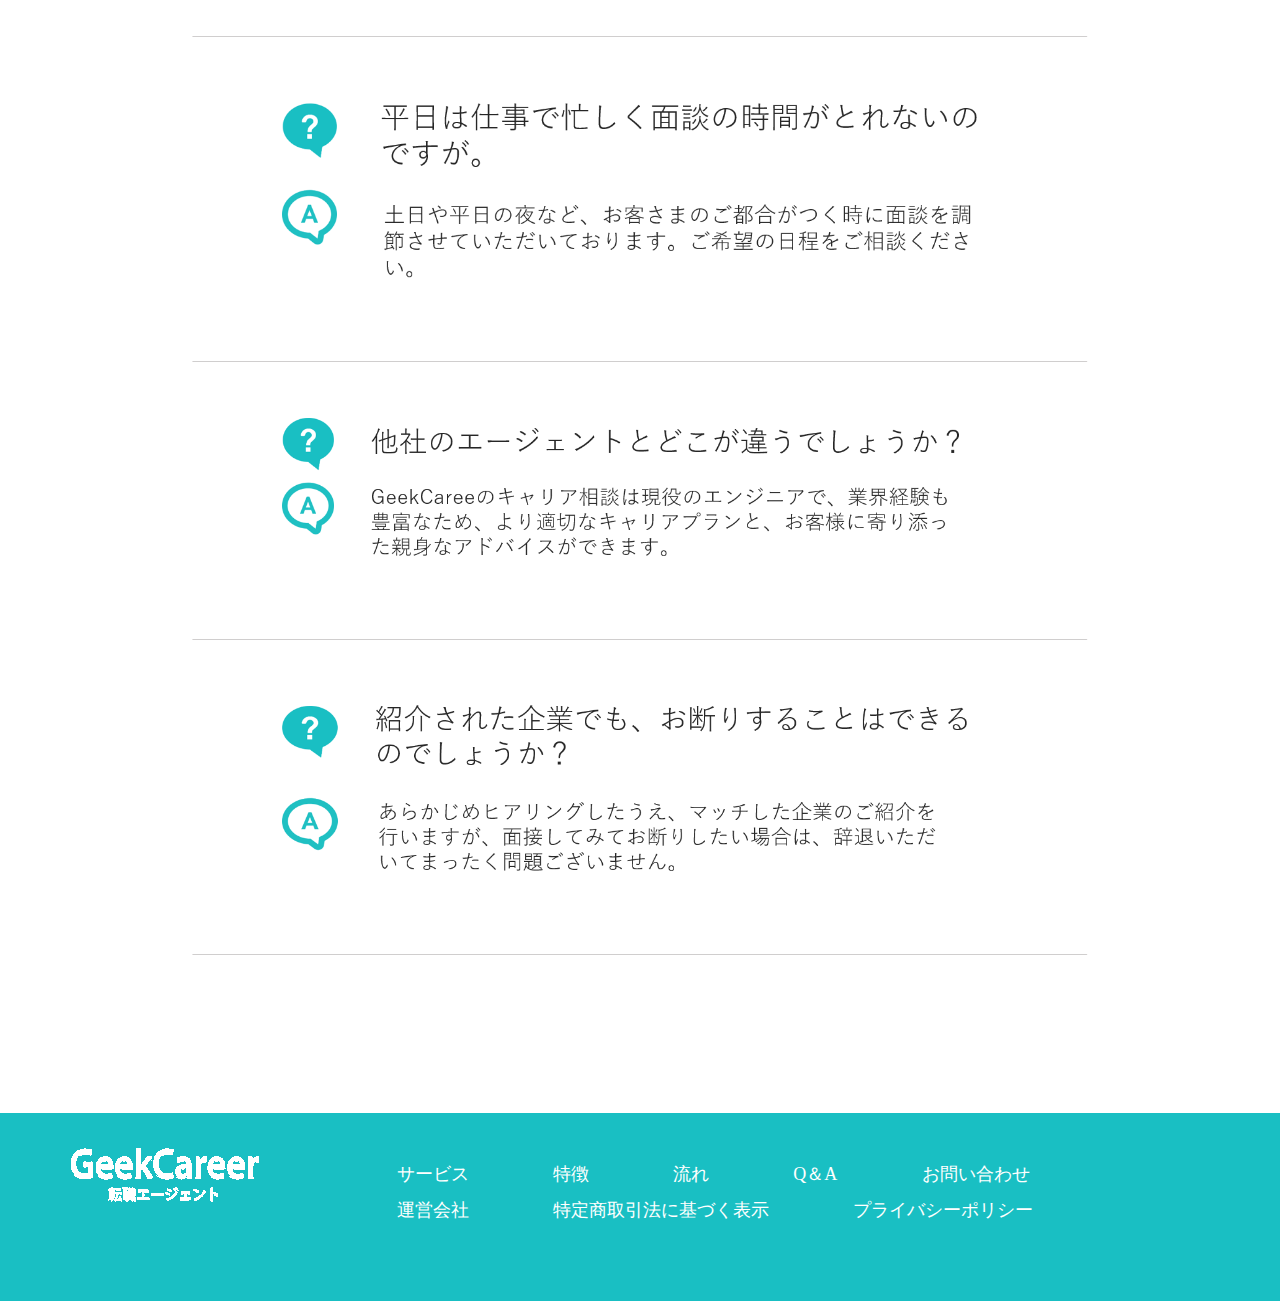
==== commit 2a2b190e: "「geekcareer_lp」コーディング修正4" ====
--- a/geekcareer/index.html
+++ b/geekcareer/index.html
@@ -139,25 +139,25 @@
 			<div id="tc"><div class="tokucho_title">
 				<img src="img/tokucho_title.png" />
 			</div></div>
-			<img class="dn_s mt7" src="img/tokucho_1.png" />
+			<div class="w90a"><img class="dn_s mt7" src="img/tokucho_1.png" /></div>
 			<img class="dn db_s mt12" src="img/tokucho_1_img.png" />
 			<p class="dn di_s mt7 tc1_title_s">現役エンジニアに相談できる</p>
 			<p class="dn db_s tc1_dis_s">IT・Web業界に特化した豊富な知識とノウハウをもつ、専任のアドバイザーがキャリア相談にのり、具体的且つ最適なアドバイスをいたします。</p>
-			<img class="dn_s mt7" src="img/tokucho_2.png" />
+			<div class="w90a"><img class="dn_s mt7" src="img/tokucho_2.png" /></div>
 			<img class="dn db_s mt12" src="img/tokucho_3_img.png" />
 			<p class="dn di_s tc2_title_s">システム開発事業10年以上のエンジニア専門の転職エージェント</p>
 			<p class="dn db_s tc2_dis_s">弊社は受託システム開発事業をはじめ、プログラマ育成事業を行う、テクノロジーに強い企業です。業界と精通し、知識やノウハウが豊富だからこそ、最適なご紹介を実現します。</p>
-			<img class="dn_s mt7" src="img/tokucho_3.png" />
+			<div class="w90a"><img class="dn_s mt7" src="img/tokucho_3.png" /></div>
 			<img class="dn db_s mt14" src="img/tokucho_2_img.png" />
 			<p class="dn di_s mt7 tc3_title_s">転職サポートが充実</p>
 			<p class="dn db_s tc3_dis_s">転職面談に加え、現役人事の面接アドバイスや、履歴書添削もお任せください。履歴書には載っていない、あなたの魅力を引き出し、よりあなたにあった企業のご紹介に役立てます。</p>
-			<img class="dn_s mt7" src="img/tokucho_4.png" />
+			<div class="w90a"><img class="dn_s mt7" src="img/tokucho_4.png" /></div>
 			<img class="dn db_s mt14" src="img/tokucho_4_img.png" />
 			<p class="dn di_s mt7 tc4_title_s">女性スタッフによる丁寧なサポート</p>
 			<p class="dn db_s tc4_dis_s">面接練習や面接同行など、女性の担当が行います。<br>女性ならではのキメの細かいサポートが受けられます。</p>
 			<img class="mt14" src="img/line.png" />
 			<div id="fl"><div class="flow_title">
-				<img src="img/flow_title.png" />
+			<img src="img/flow_title.png" />
 			</div></div>
 			<div class="flow1">
 				<div class="dn_s mr5 w30">
@@ -208,8 +208,14 @@
 			</div>
 			<div class="mt10"><img class="w80 dn db_s" src="img/voice_kaneko_img.png" /></div>
 			<img class="db dn_s" src="img/voice_kaneko_title.png" />
-			<img class="mt10 dn db_s" src="img/voice_kaneko_title.png" />
-			<img class="dn db_s" src="img/voice_kaneko_body.png" />
+
+			<div class="voice_kaneko_tit">
+				<p class= "voice_kaneko_tit1 dn db_s">希望の転職先に就職することができました！</p>
+					<p class= "voice_kaneko_tit2 dn db_s">Webシステム開発エンジニア　</p>
+					<p class= "voice_kaneko_tit3 dn db_s">金子風月さん 26歳</p>
+			</div>
+
+			<img class="mt5 dn db_s" src="img/voice_kaneko_body.png" />
 			<div class="kaneko dn_s">
 				<div class="kaneko_img">
 					<img class="" src="img/voice_kaneko_img.png" />
@@ -219,8 +225,15 @@
 				</div>
 			</div>
 			<div class="mt12"><img class="w80 dn db_s" src="img/voice_on_img.jpg" /></div>
-			<img class="mt12" src="img/voice_on_title.png" />
-			<img class="dn db_s" src="img/voice_on_body.jpg.png" />
+			<img class="db dn_s mt12" src="img/voice_on_title.png" />
+
+			<div class="voice_on_tit">
+				<p class= "voice_on_tit1 dn db_s">面接で強く惹かれた会社から採用を頂けました！</p>
+					<p class= "voice_on_tit2 dn db_s">基幹系システム開発エンジニア　</p>
+					<p class= "voice_on_tit3 dn db_s">O・Nさん 26歳</p>
+			</div>
+
+			<img class="mt7 dn db_s" src="img/voice_on_body.jpg.png" />
 			<div class="on dn_s">
 				<div class="on_img">
 					<img class="" src="img/voice_on_img.jpg" />
@@ -233,23 +246,23 @@
 			<div id="qa"><div class="qa_title">
 				<img src="img/q&a_title.png" />
 			</div></div>
-			<img class="dn_s mt12 qaw80" src="img/q&a_q1.png" />
+			<div class="qaw80a dn_s"><img class="mt12" src="img/q&a_q1.png" /></div>
 			<p class="dn db_s q1">本当に無料なんですか？</p>
 			<p class="dn db_s a1">GeekCareerは募集企業様から紹介料をいただいています。そのため、ご利用頂く転職者様から料金は一切頂いておりません。</p>
 			<img class="mt7" src="img/line.png" />
-			<img class="dn_s mt7 qaw80" src="img/q&a_q2.png" />
+			<div class="qaw80a dn_s"><img class="mt7" src="img/q&a_q2.png" /></div>
 			<p class="dn db_s q2">サービスを利用し始めたら、絶対転職しないといけませんか？</p>
 			<p class="dn db_s a2">転職は納得したうえでされるのが一番だと考えていますので、無理強いはいたしません。そのため面談の末、キャリアアドバイザーから「現時点では転職を勧めません」と、アドバイスさせていただく場合もございますので、じっくりご検討して決めることができます。</p>
 			<img class="mt7" src="img/line.png" />
-			<img class="dn_s mt7 qaw80" src="img/q&a_q3.png" />
+			<div class="qaw80a dn_s"><img class="mt7" src="img/q&a_q3.png" /></div>
 			<p class="dn db_s q3">平日は仕事で忙しく面談の時間がとれないのですが。</p>
 			<p class="dn db_s a3">土日や平日の夜など、お客さまのご都合がつく時に面談を調節させていただいております。ご希望の日程をご相談ください。</p>
 			<img class="mt7" src="img/line.png" />
-			<img class="dn_s mt7 qaw80" src="img/q&a_q4.png" />
+			<div class="qaw80a dn_s"><img class="mt7" src="img/q&a_q4.png" /></div>
 			<p class="dn db_s q4">他社のエージェントとどこが違うでしょうか？</p>
 			<p class="dn db_s a4">GeekCareeのキャリア相談は現役のエンジニアで、業界経験も豊富なため、より適切なキャリアプランと、お客様に寄り添った親身なアドバイスができます。</p>
 			<img class="mt7" src="img/line.png" />
-			<img class="dn_s mt7 qaw80" src="img/q&a_q5.png" />
+			<div class="qaw80a dn_s"><img class="mt7" src="img/q&a_q5.png" /></div>
 			<p class="dn db_s q5">紹介された企業でも、お断りすることはできるのでしょうか？</p>
 			<p class="dn db_s a5">あらかじめヒアリングしたうえ、マッチした企業のご紹介を行いますが、面接してみてお断りしたい場合は、辞退いただいてまったく問題ございません。</p>
 			<img class="mt7" src="img/line.png" />
--- a/geekcareer/style.css
+++ b/geekcareer/style.css
@@ -187,8 +187,11 @@
 	margin: 0 auto;
 }
 .tokucho_title{
-	width: 70%;
+	width: 60%;
 	margin: 10% auto 0%;
+}
+.mt5{
+	margin-top: 5%;
 }
 .mt7{
 	margin-top: 7%;
@@ -203,7 +206,7 @@
 	margin-top: 14%;
 }
 .flow_title{
-	width: 70%;
+	width: 60%;
 	margin: 10% auto 0%;
 }
 .flow1{
@@ -212,6 +215,10 @@
 	display: flex;
 	margin-top: 12%;
 }
+.w90a{
+	width: 90%;
+	margin: 0 auto;
+}
 .w30{
 	width: 30%;
 }
@@ -222,7 +229,7 @@
 	margin-top: 7%;
 }
 .voice_title{
-	width: 90%;
+	width: 32%;
 	margin: 10% auto 0%;
 }
 .mr5{
@@ -260,8 +267,9 @@
 	width: 60%;
 	margin: 10% auto 0%;
 }
-.qaw80{
+.qaw80a{
 	width: 80%;
+	margin: 0 auto;
 }
 div#footer{
 	background-color: #19bfc3;
@@ -616,8 +624,47 @@
 	width: 20%;
 	margin: 12% auto 0;
 }
-.voice_title{
-	width: 100%;
+.voice_kaneko_tit{
+	background-color: #19bfc3;
+	color: #ffffff;
+	font-size: 18px;
+	font-family: "游ゴシック";
+	padding: 2% 2%;
+	margin-top: 7%;
+}
+.voice_kaneko_tit1{
+	font-weight: bold;
+	margin: 0%;
+}
+.voice_kaneko_tit2{
+	display: inline-block;
+	margin: 0%;
+}
+.voice_kaneko_tit3{
+	display: inline;
+	font-weight: bold;
+	margin: 0%;
+}
+.voice_on_tit{
+	background-color: #19bfc3;
+	color: #ffffff;
+	font-size: 18px;
+	font-family: "游ゴシック";
+	padding: 2% 2%;
+	margin-top: 7%;
+}
+.voice_on_tit1{
+	font-weight: bold;
+	margin: 0%;
+}
+.voice_on_tit2{
+	display: inline-block;
+	margin: 0%;
+}
+.voice_on_tit3{
+	display: inline;
+	font-weight: bold;
+	margin: 0%;
 }
 .qa_title{
 	width: 100%;
@@ -803,6 +850,24 @@
 .tc4_dis_s{
 	font-size: 18px;
 }
+.voice_kaneko_tit{
+	font-size: 16px;
+}
+.voice_kaneko_tit2{
+	display: block;
+}
+.voice_kaneko_tit3{
+	display: block;
+}
+.voice_on_tit{
+	font-size: 16px;
+}
+.voice_on_tit2{
+	display: block;
+}
+.voice_on_tit3{
+	display: block;
+}
 .q1{
 	font-size: 18px;
 	padding-left: 25%;
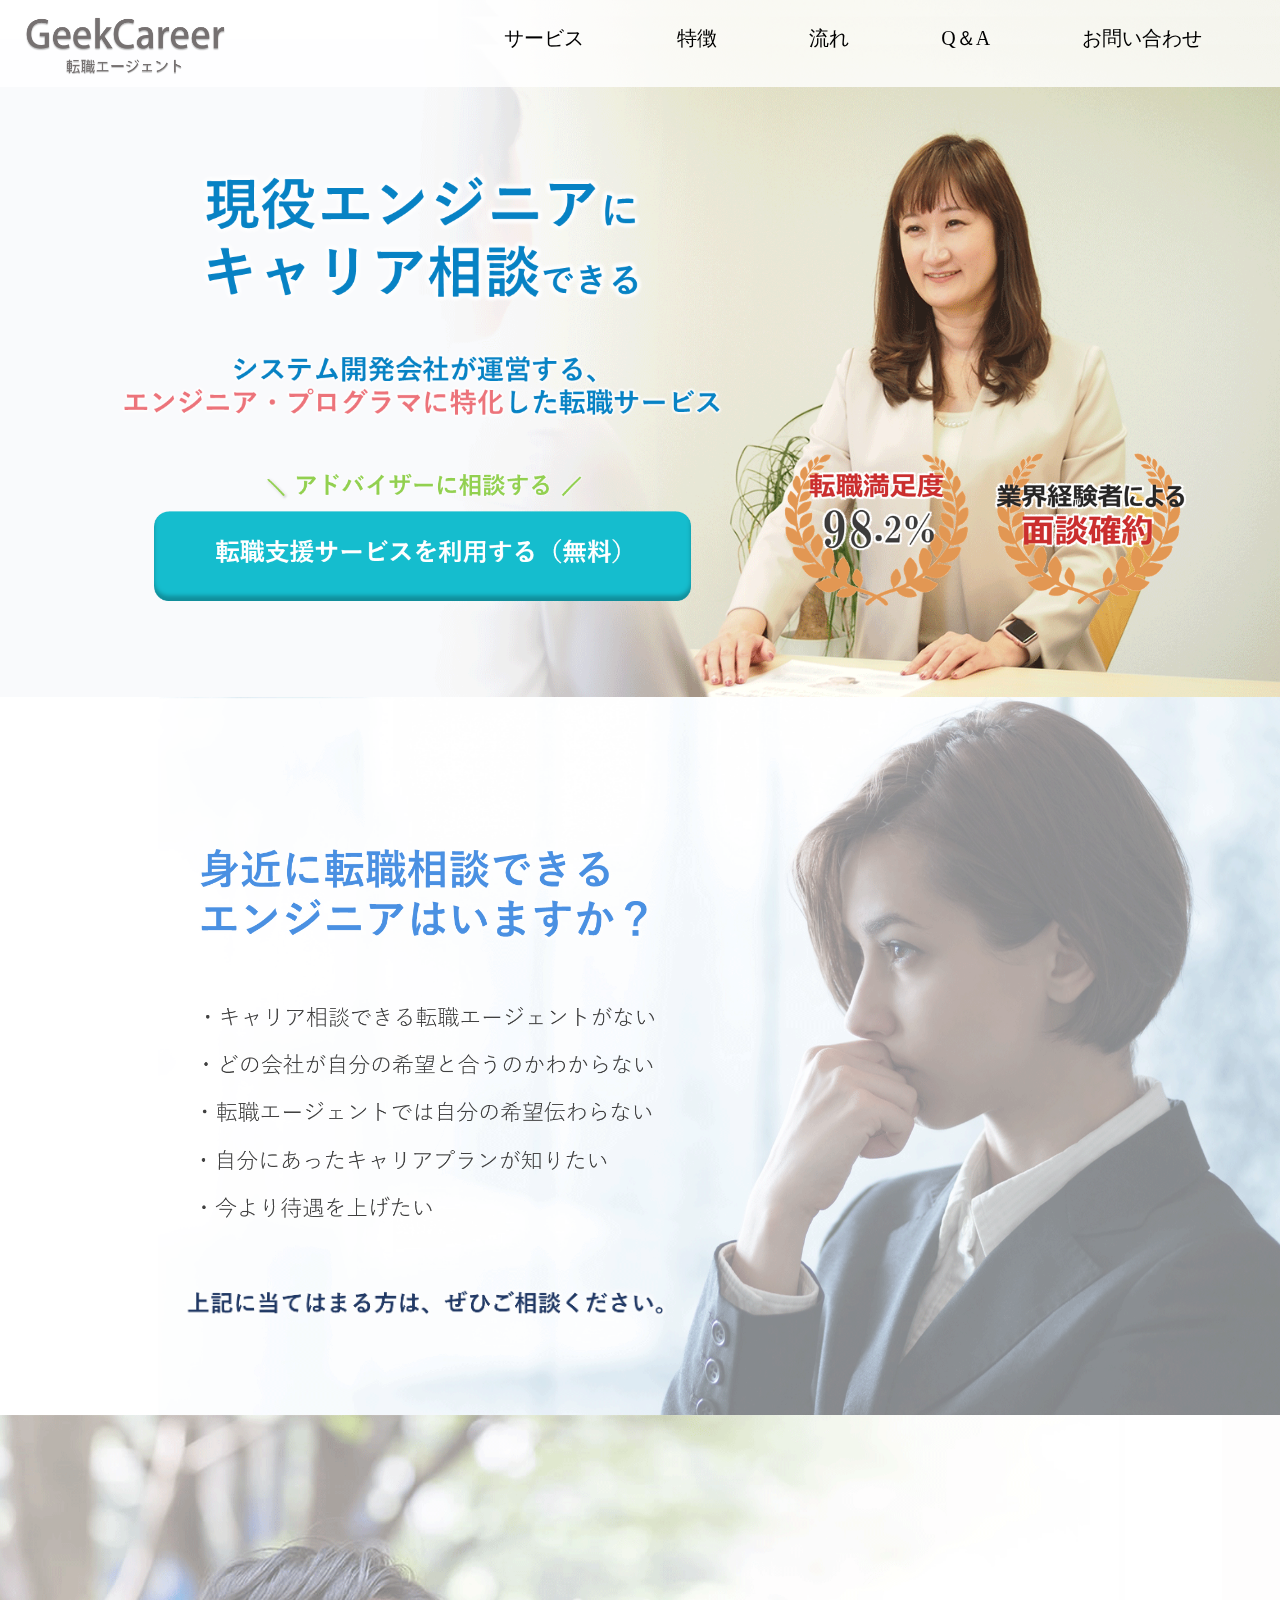
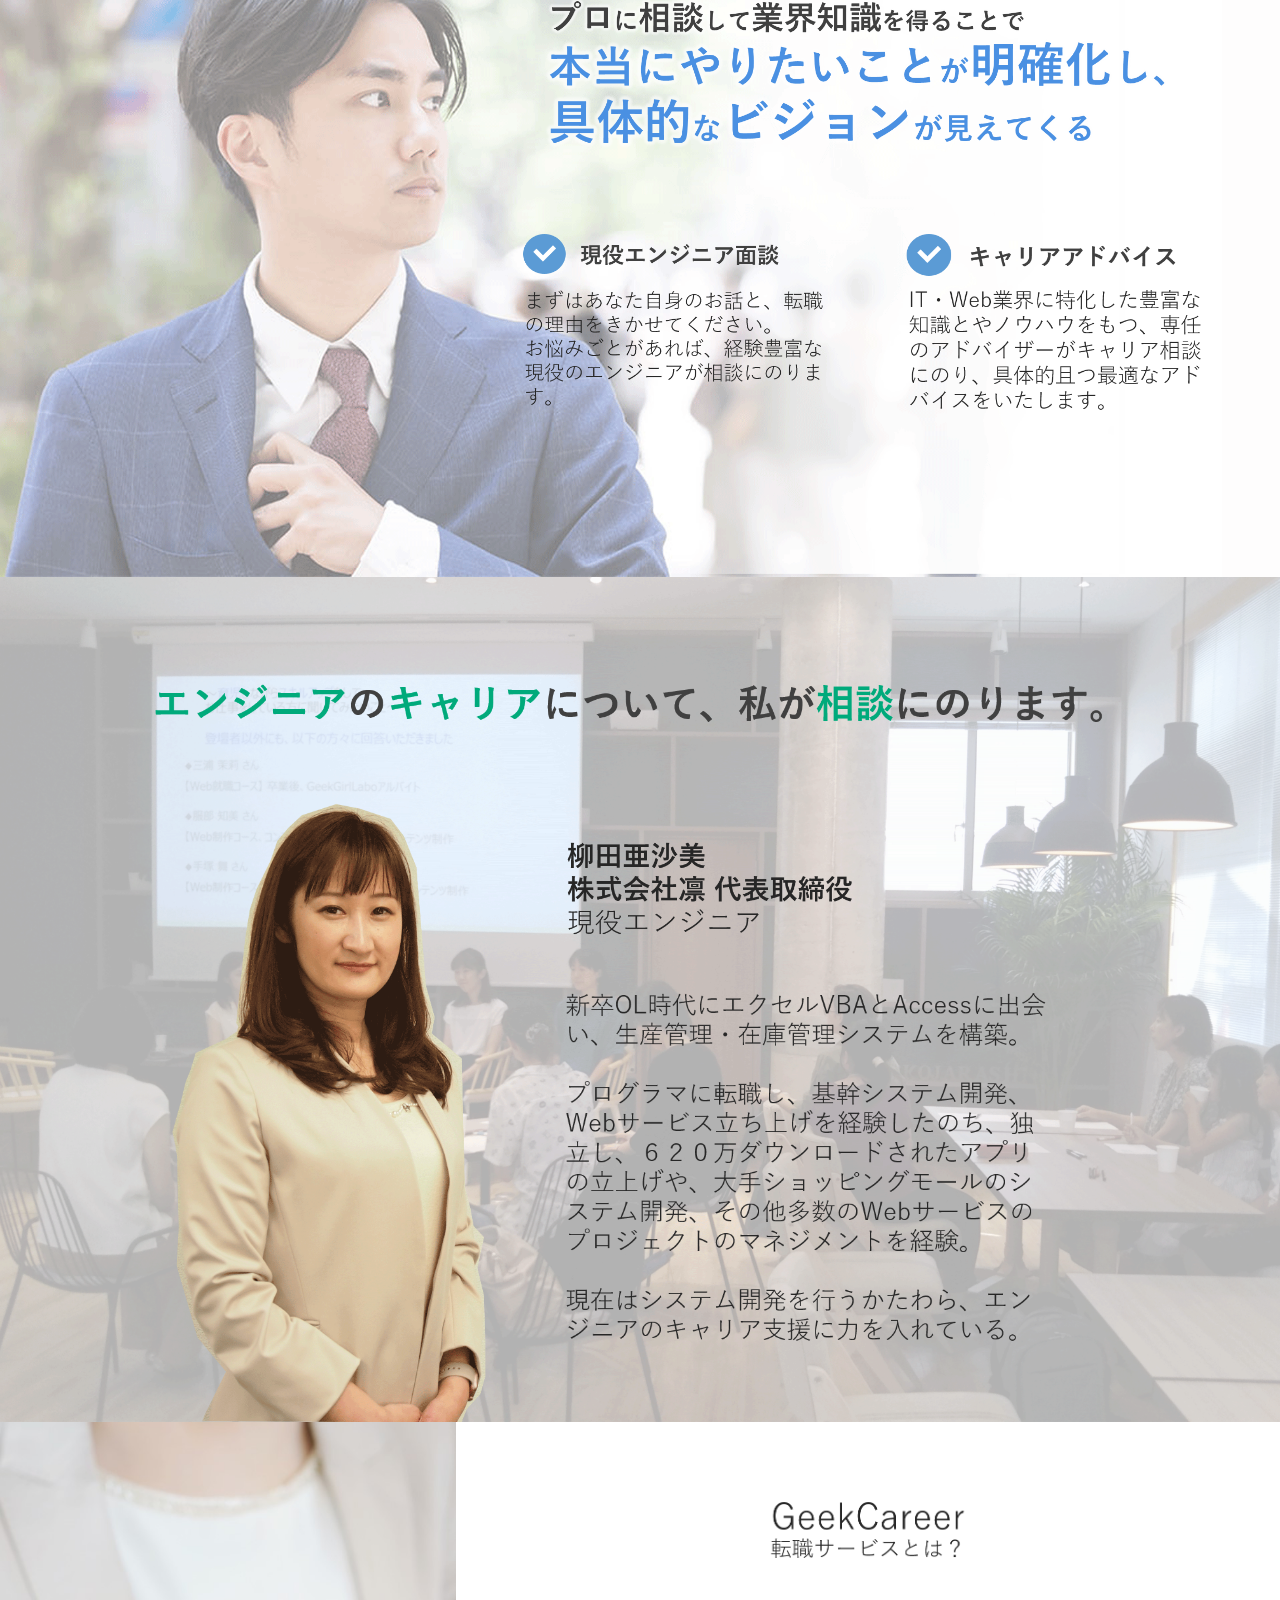
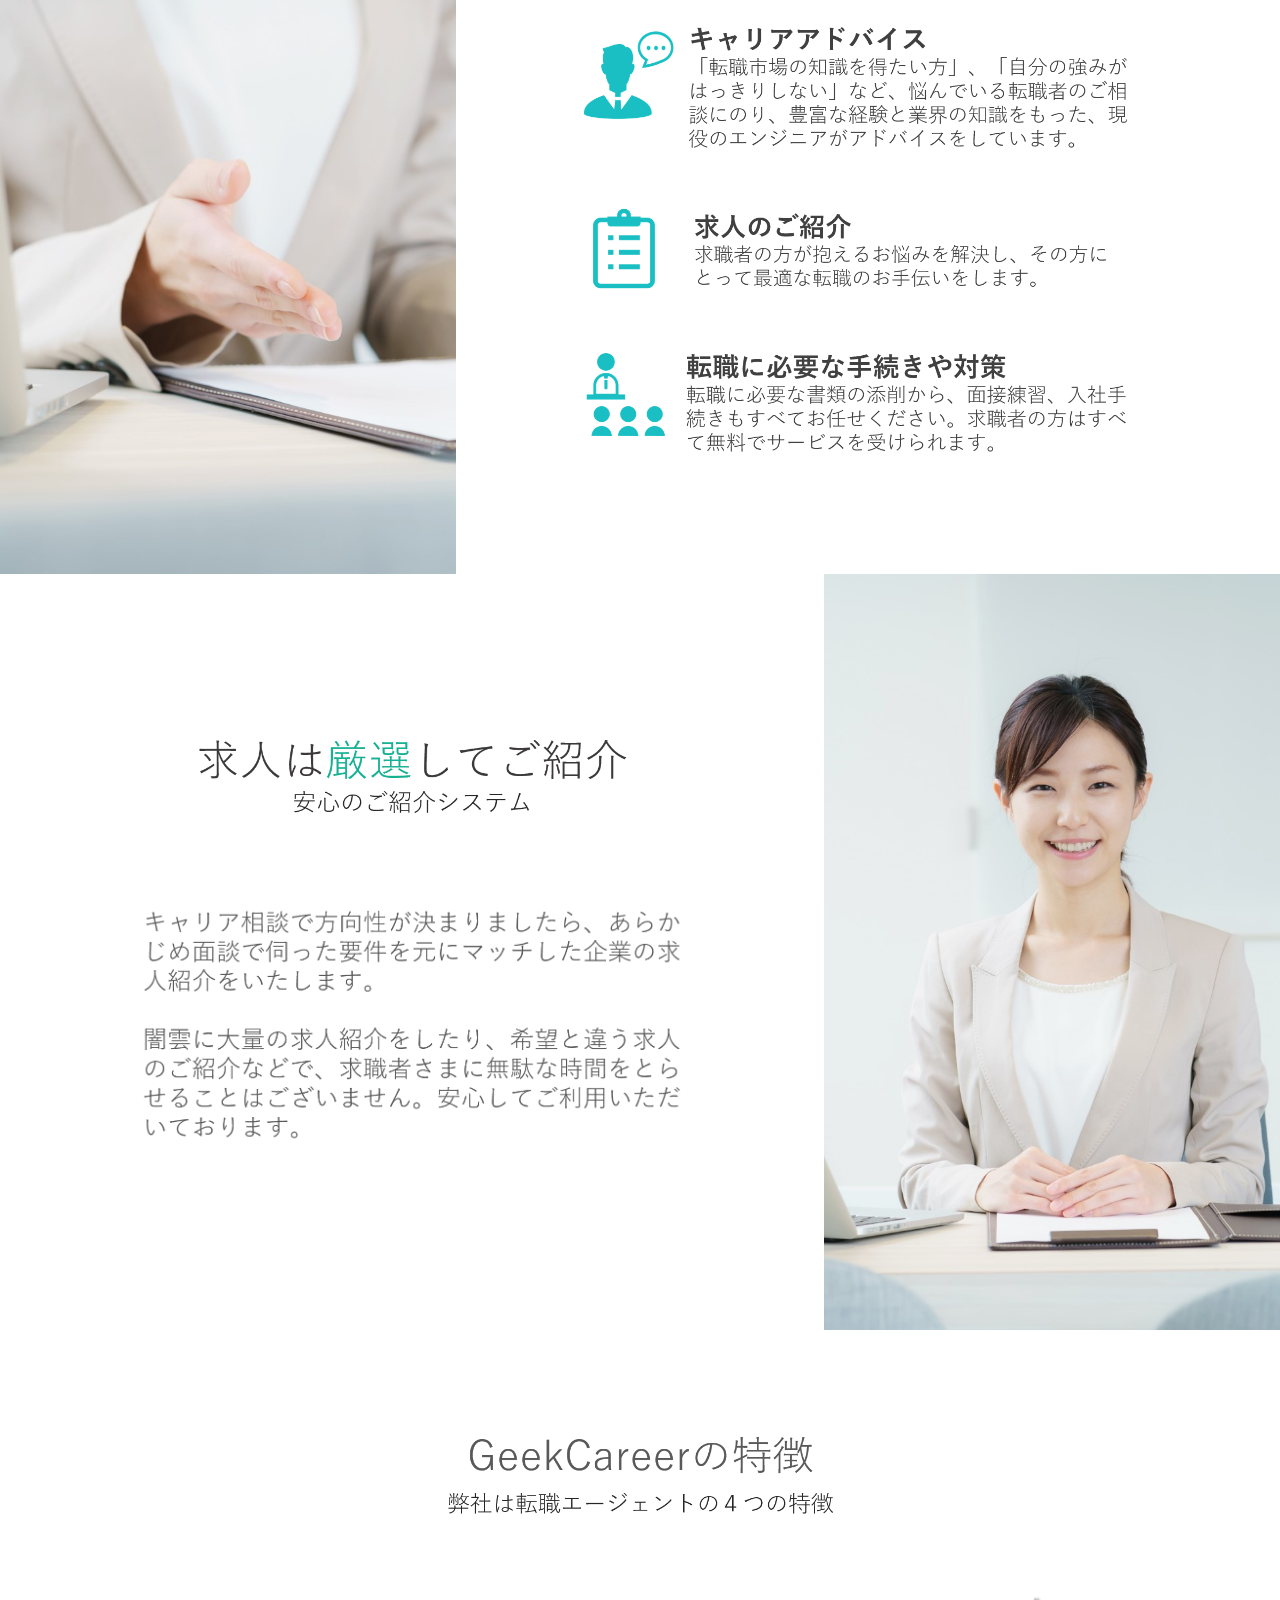
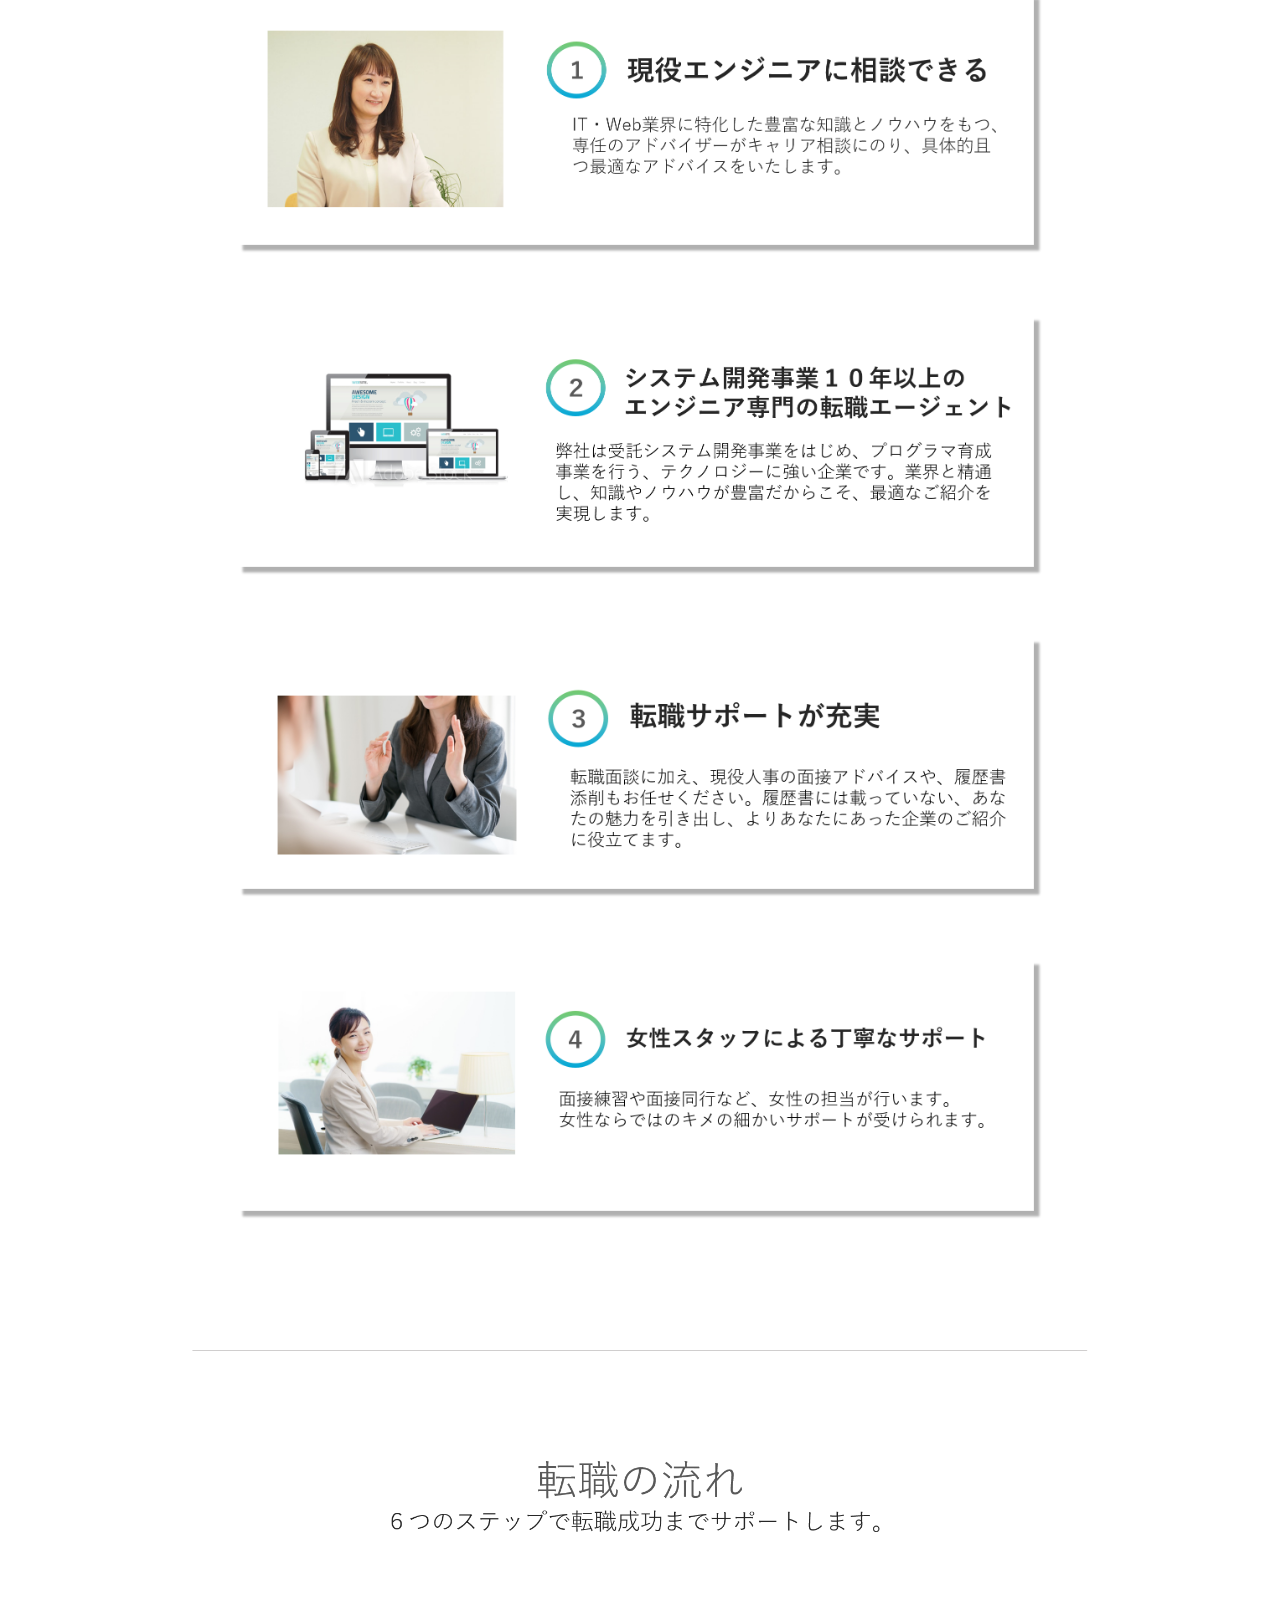
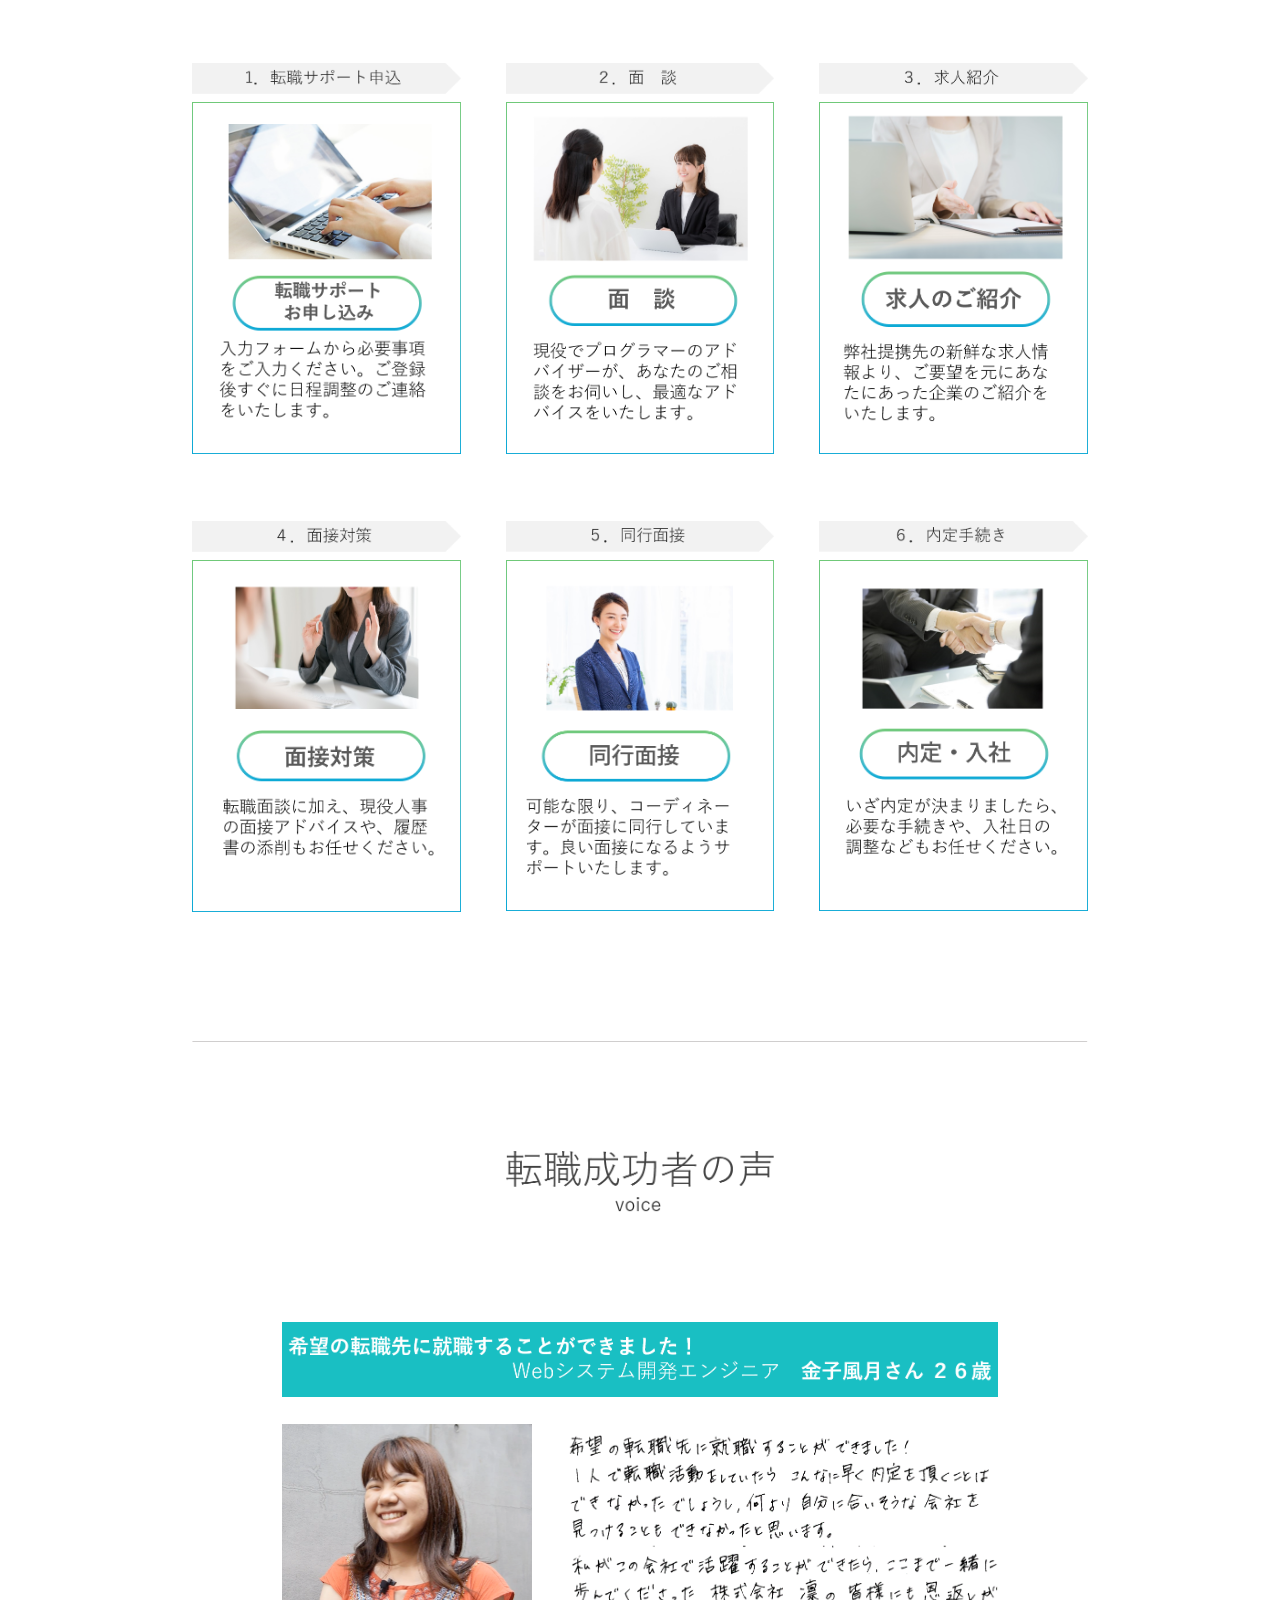
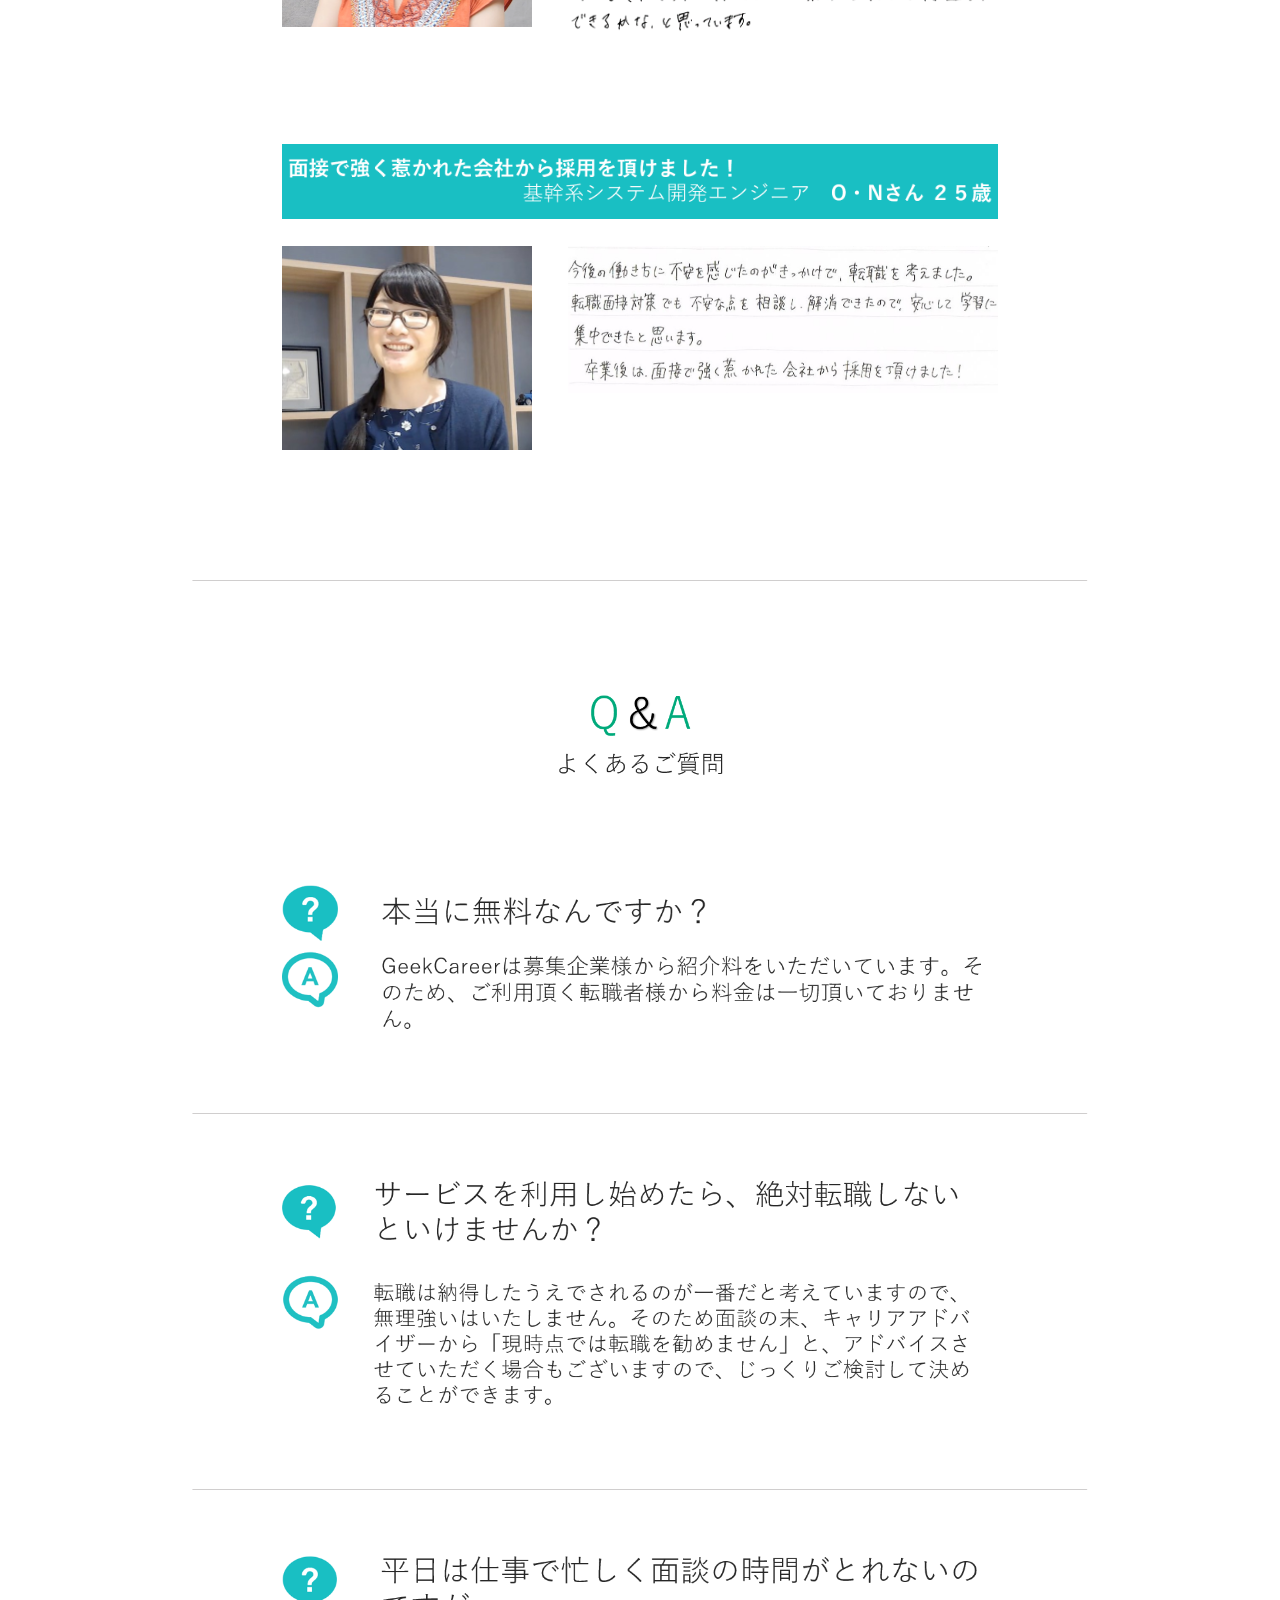
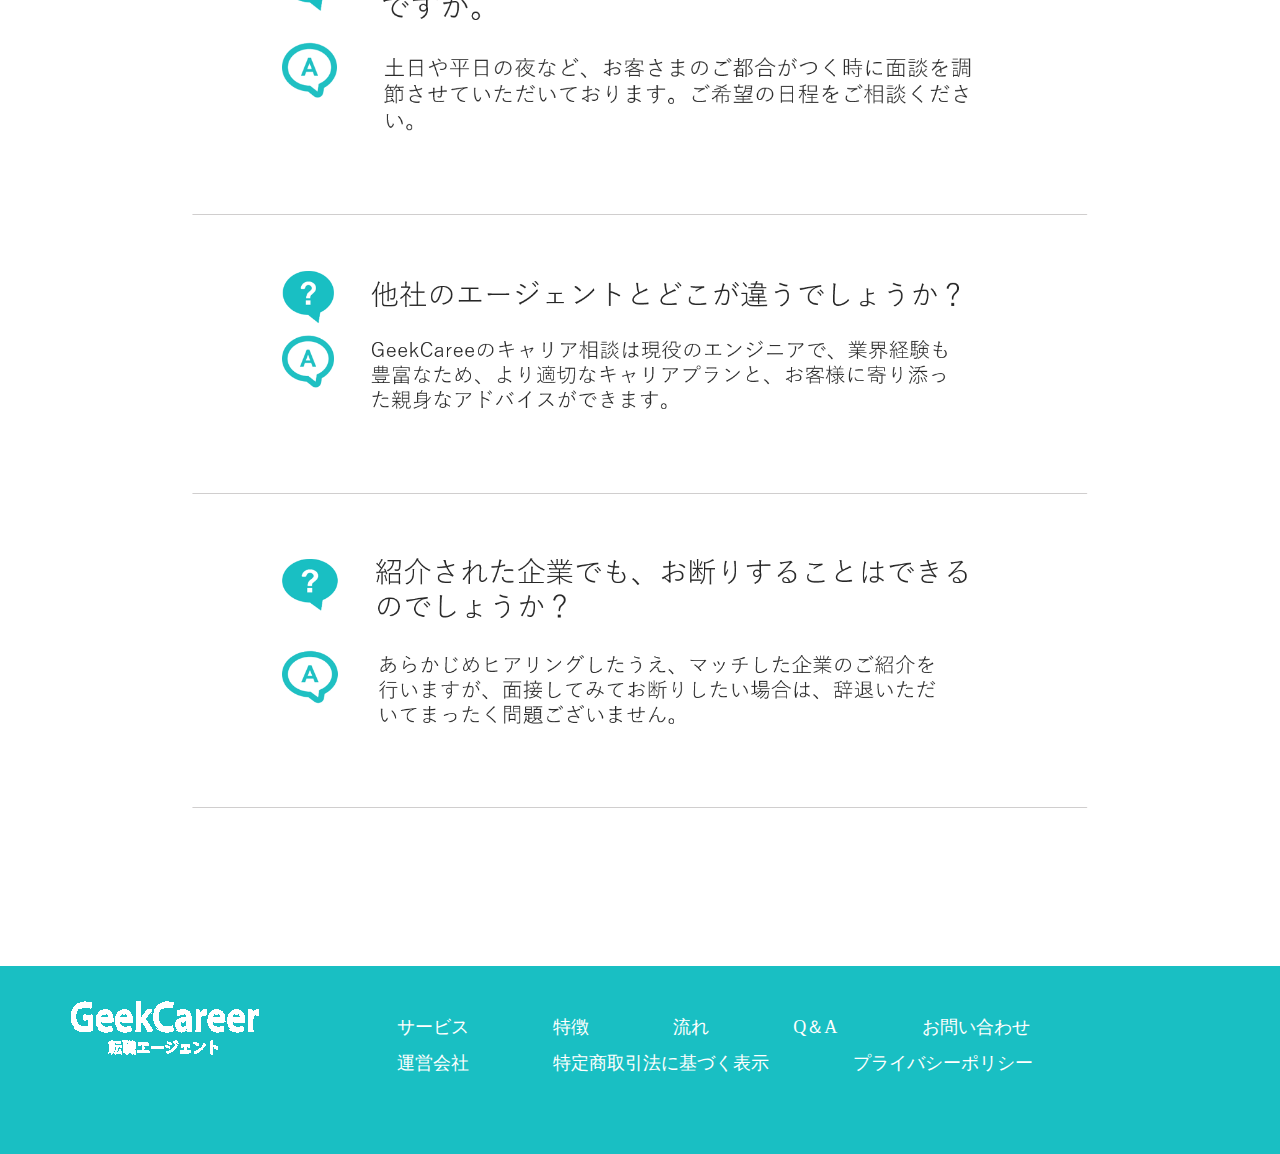
==== commit edcc86ac: "「geekcareer_lp」コーディング修正5" ====
--- a/geekcareer/index.html
+++ b/geekcareer/index.html
@@ -207,7 +207,7 @@
 				<img src="img/voice_title.png" />
 			</div>
 			<div class="mt10"><img class="w80 dn db_s" src="img/voice_kaneko_img.png" /></div>
-			<img class="db dn_s" src="img/voice_kaneko_title.png" />
+			<div class="vow80a"><img class="db dn_s" src="img/voice_kaneko_title.png" /></div>
 
 			<div class="voice_kaneko_tit">
 				<p class= "voice_kaneko_tit1 dn db_s">希望の転職先に就職することができました！</p>
@@ -225,7 +225,7 @@
 				</div>
 			</div>
 			<div class="mt12"><img class="w80 dn db_s" src="img/voice_on_img.jpg" /></div>
-			<img class="db dn_s mt12" src="img/voice_on_title.png" />
+			<div class="vow80a"><img class="db dn_s mt12" src="img/voice_on_title.png" /></div>
 
 			<div class="voice_on_tit">
 				<p class= "voice_on_tit1 dn db_s">面接で強く惹かれた会社から採用を頂けました！</p>
--- a/geekcareer/style.css
+++ b/geekcareer/style.css
@@ -93,20 +93,20 @@
 .onayami_title{
 	width: 43%;
 	position: absolute;
-	top: 13%;
-	left: 6%;
+	top: 18%;
+	left: 13%;
 }
 .onayami_dis{
 	width: 45%;
 	position: absolute;
-	top: 37%;
-	left: 7%;
+	top: 42%;
+	left: 14%;
 }
 .onayami_anai{
 	width: 42%;
 	position: absolute;
-	top: 75%;
-	left: 6%;
+	top: 80%;
+	left: 13%;
 }
 .benefit{
 	position: relative;
@@ -229,18 +229,18 @@
 	margin-top: 7%;
 }
 .voice_title{
-	width: 32%;
+	width: 30%;
 	margin: 10% auto 0%;
 }
 .mr5{
 	margin-right: 5%;
 }
 .kaneko{
-	width: 100%;
+	width: 80%;
 	display: -webkit-box;
 	display: -webkit-flex;
 	display: flex;
-	margin-top: 3%;
+	margin: 3% auto 0%;
 }
 .kaneko_img{
 	width: 35%;
@@ -250,11 +250,11 @@
 	margin-left: 5%;
 }
 .on{
-	width: 100%;
+	width: 80%;
 	display: -webkit-box;
 	display: -webkit-flex;
 	display: flex;
-	margin-top: 3%;
+	margin: 3% auto 0%;
 }
 .on_img{
 	width: 35%;
@@ -266,6 +266,10 @@
 .qa_title{
 	width: 60%;
 	margin: 10% auto 0%;
+}
+.vow80a{
+	width: 80%;
+	margin: 0 auto;
 }
 .qaw80a{
 	width: 80%;
@@ -624,6 +628,9 @@
 	width: 20%;
 	margin: 12% auto 0;
 }
+.voice_title{
+	width: 46%;
+}
 .voice_kaneko_tit{
 	background-color: #19bfc3;
 	color: #ffffff;
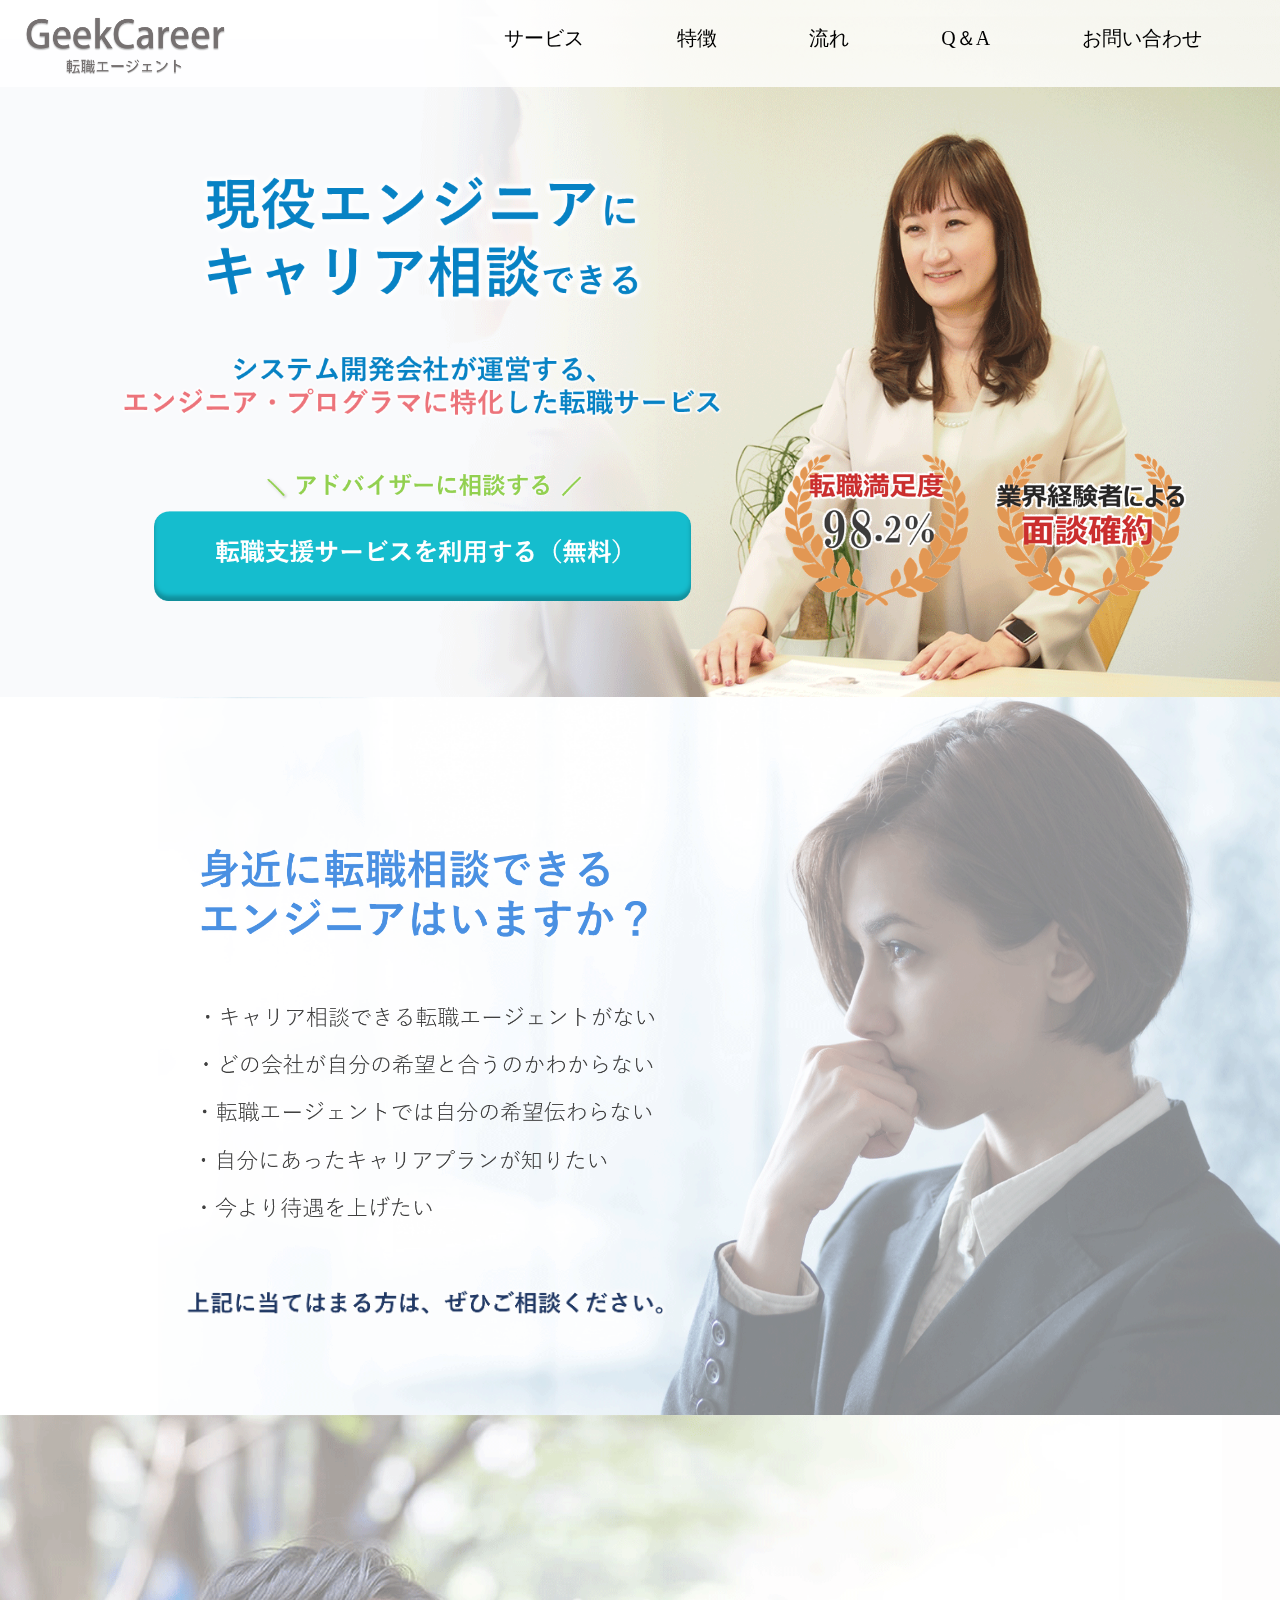
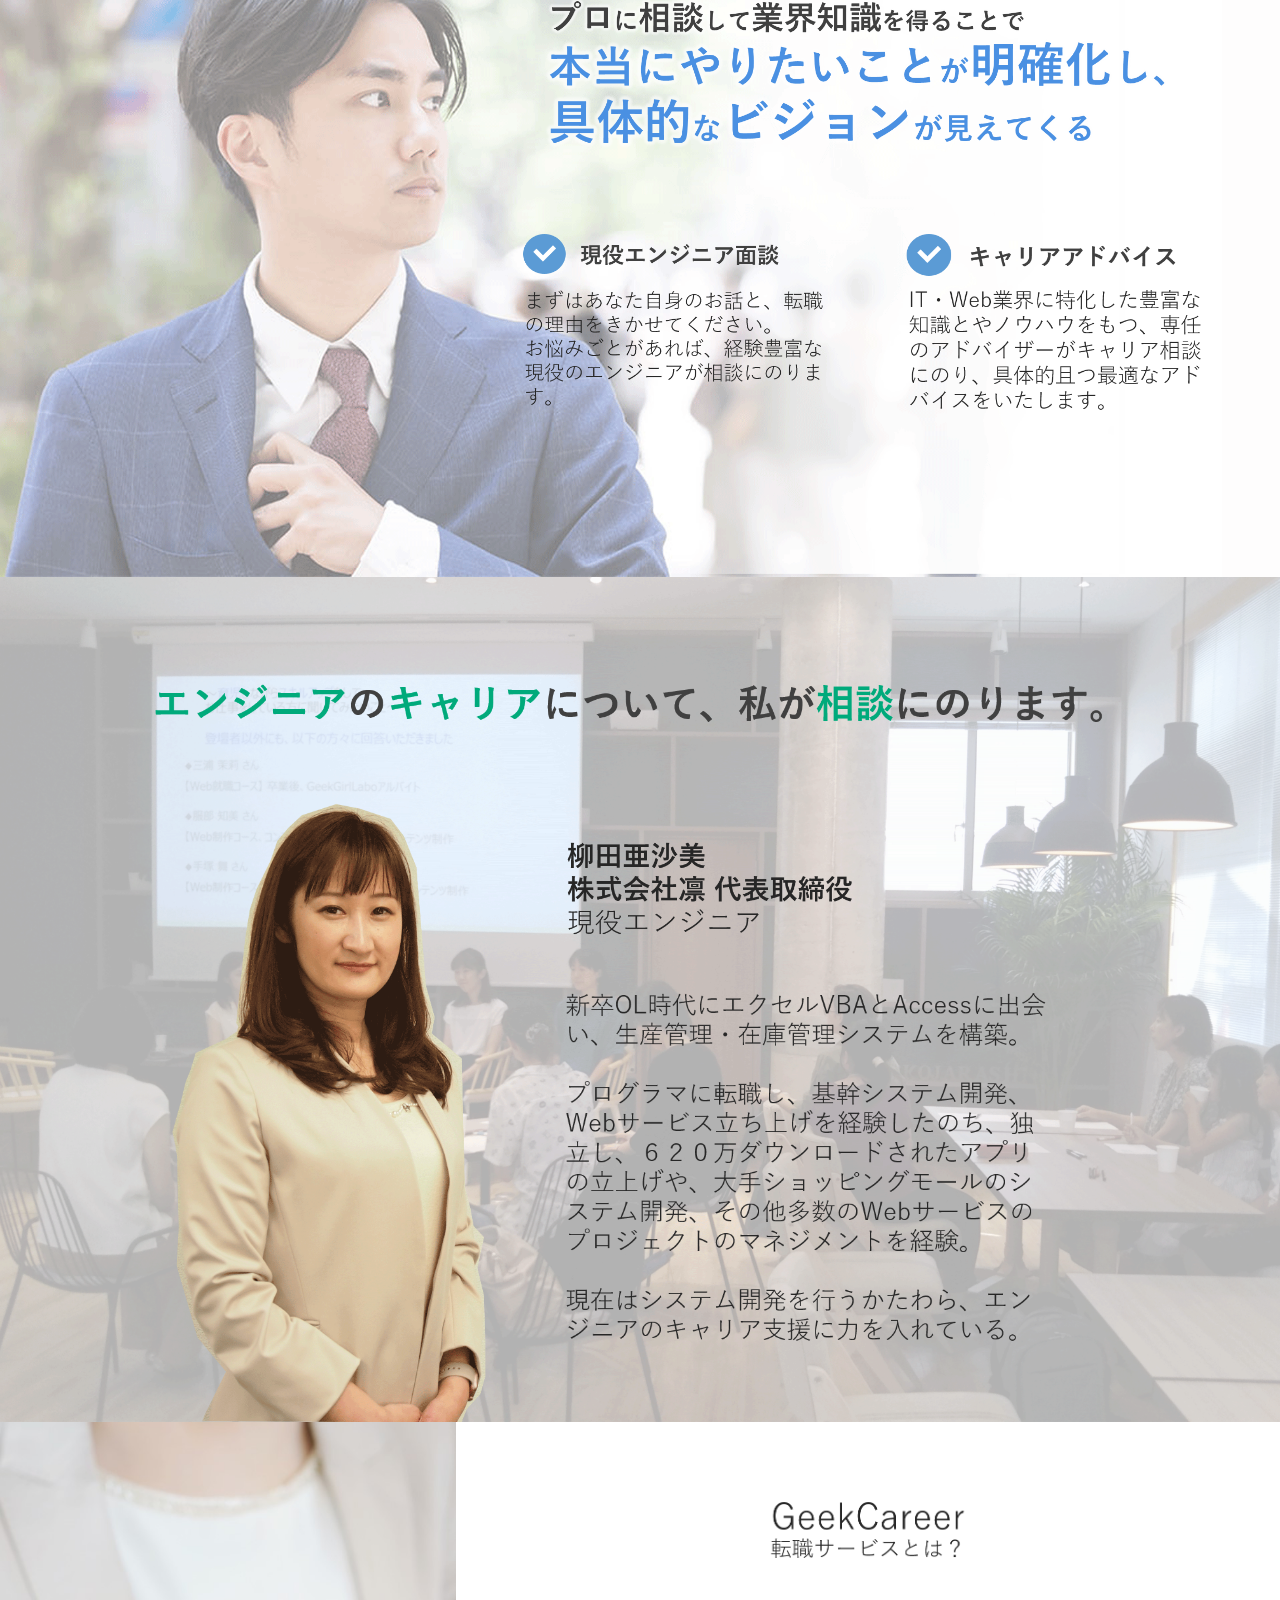
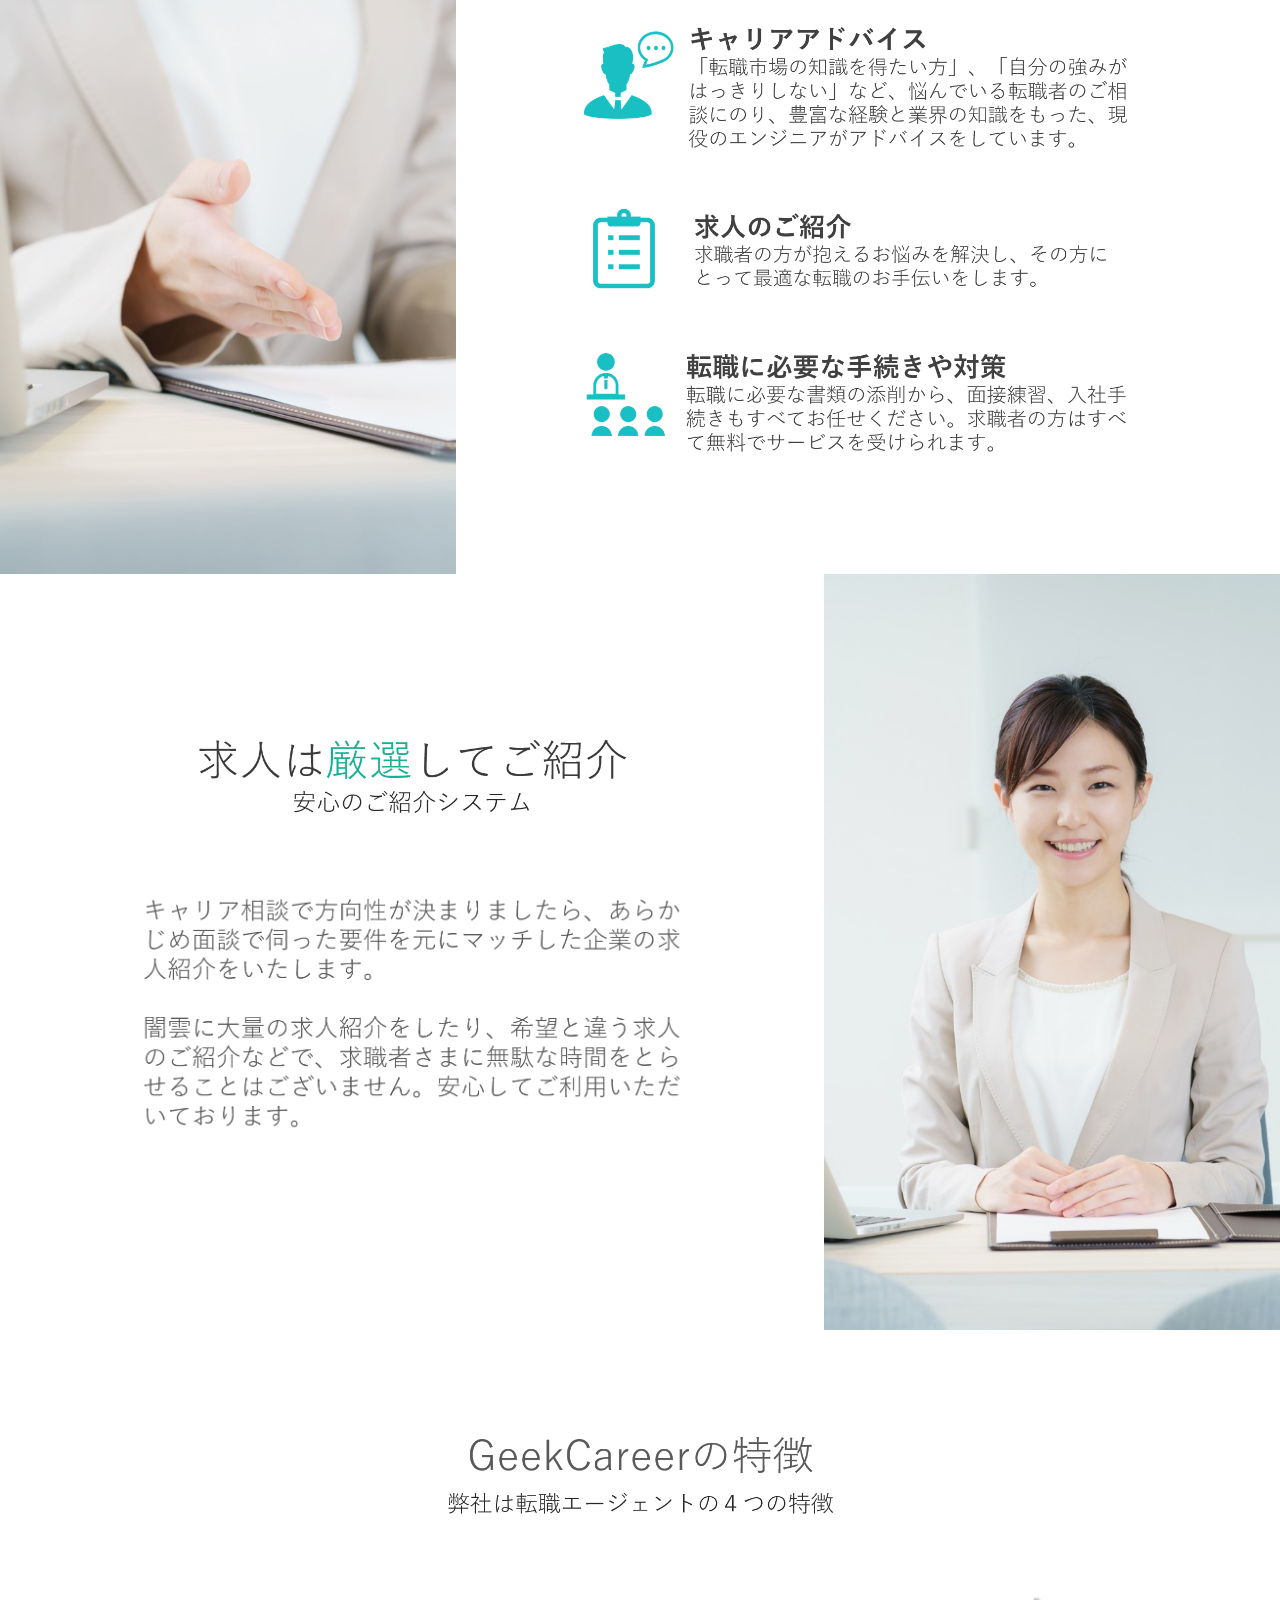
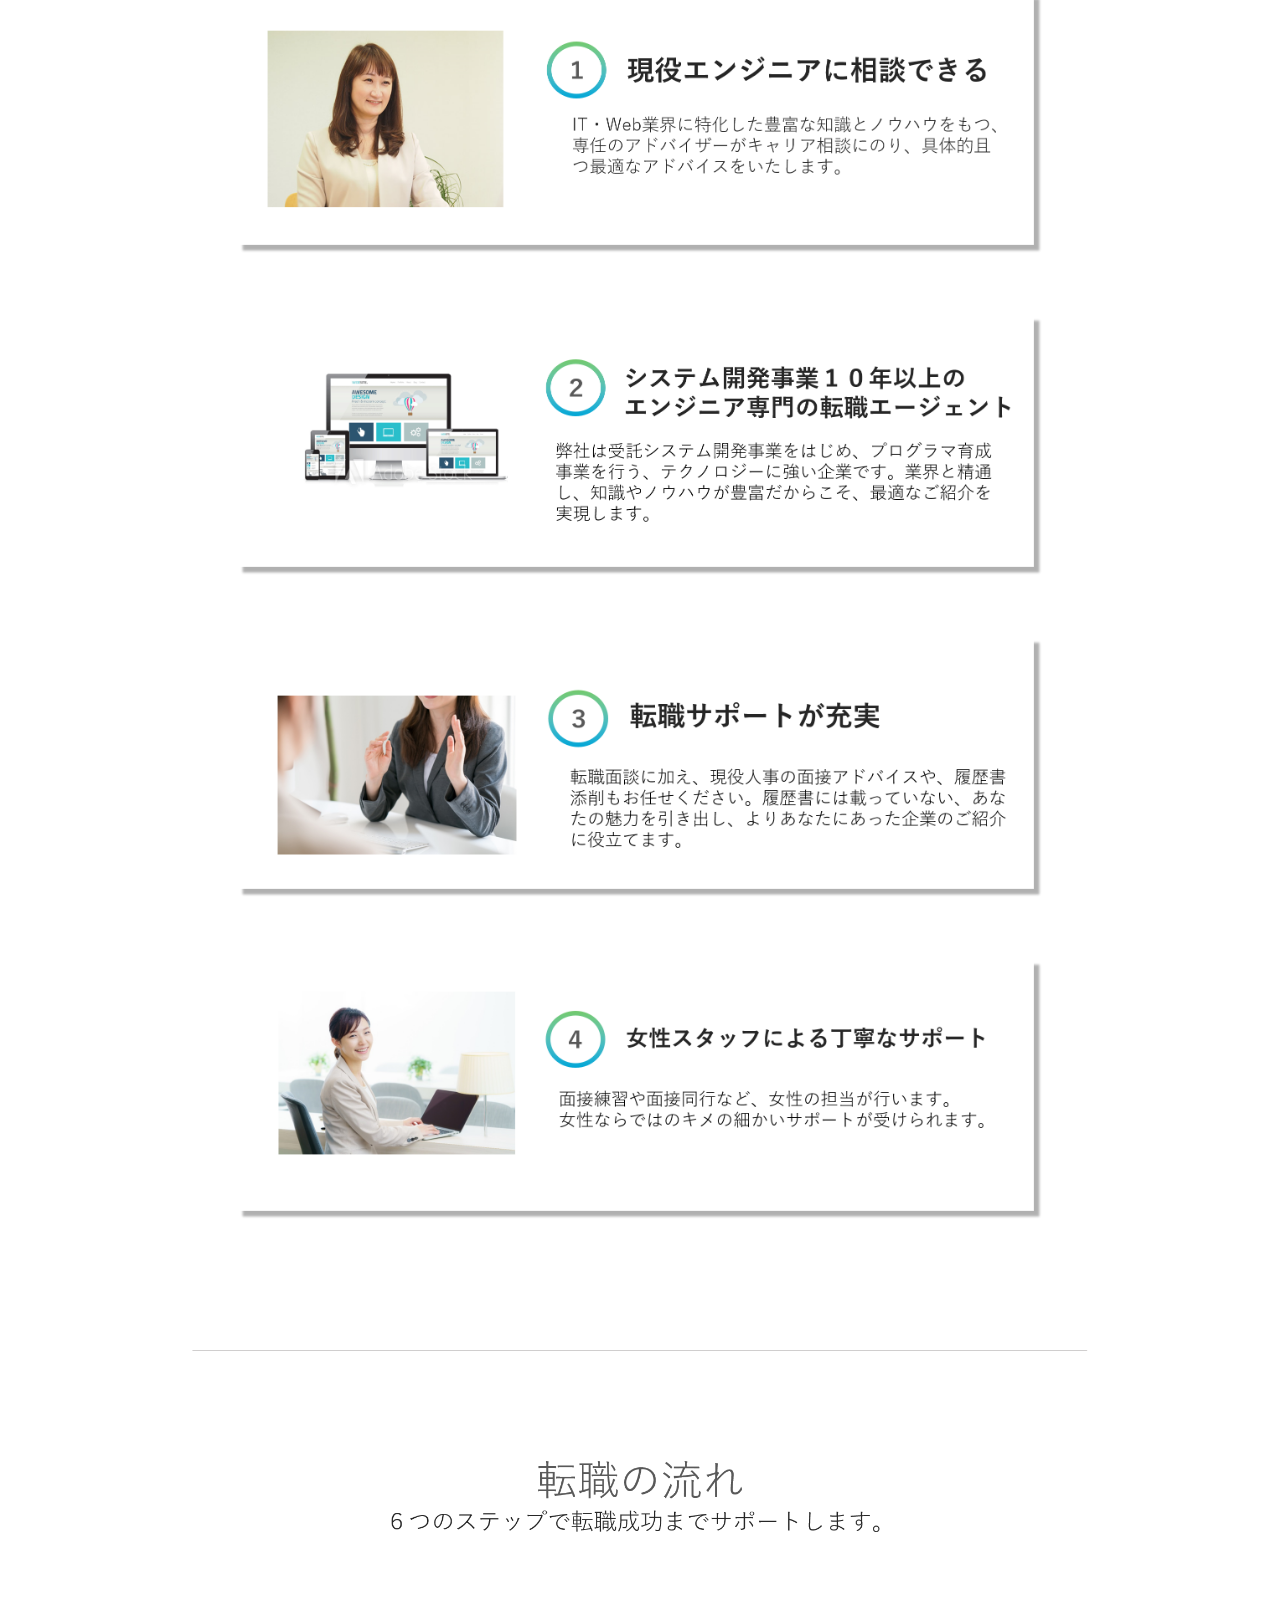
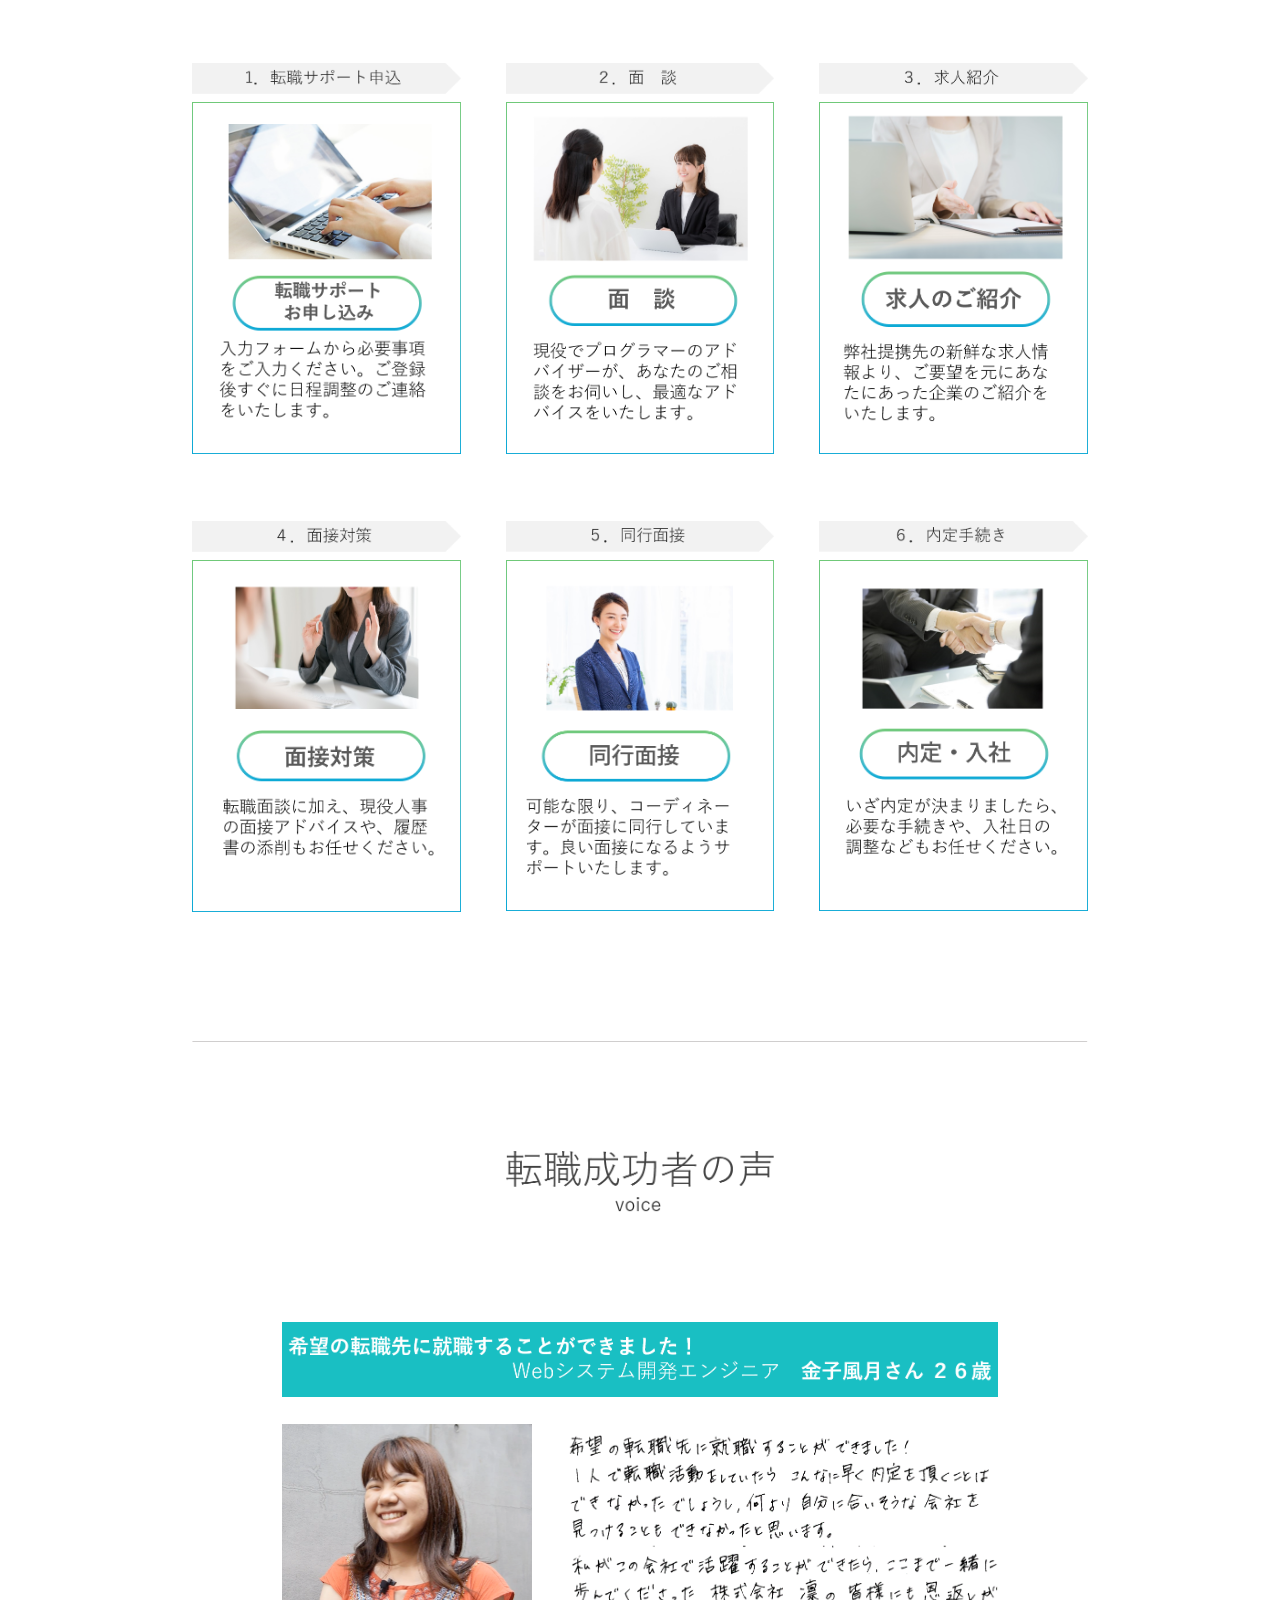
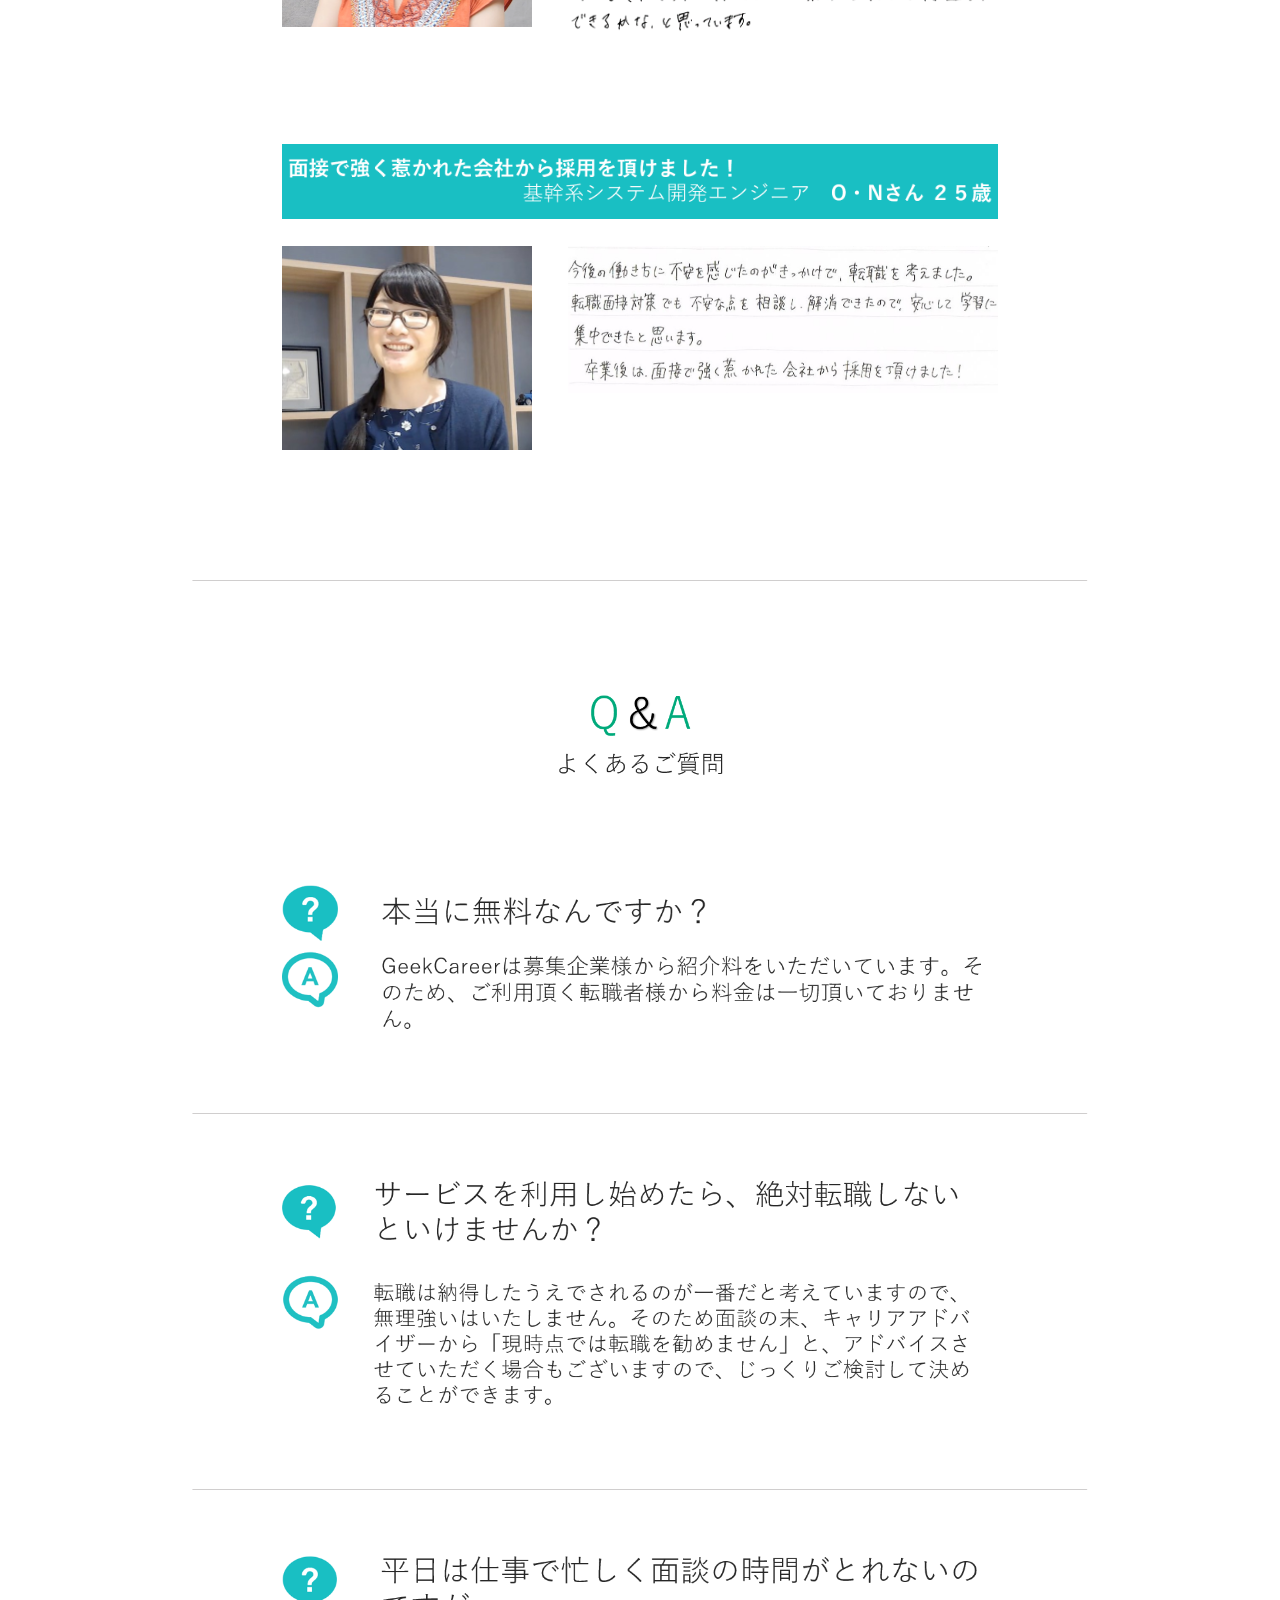
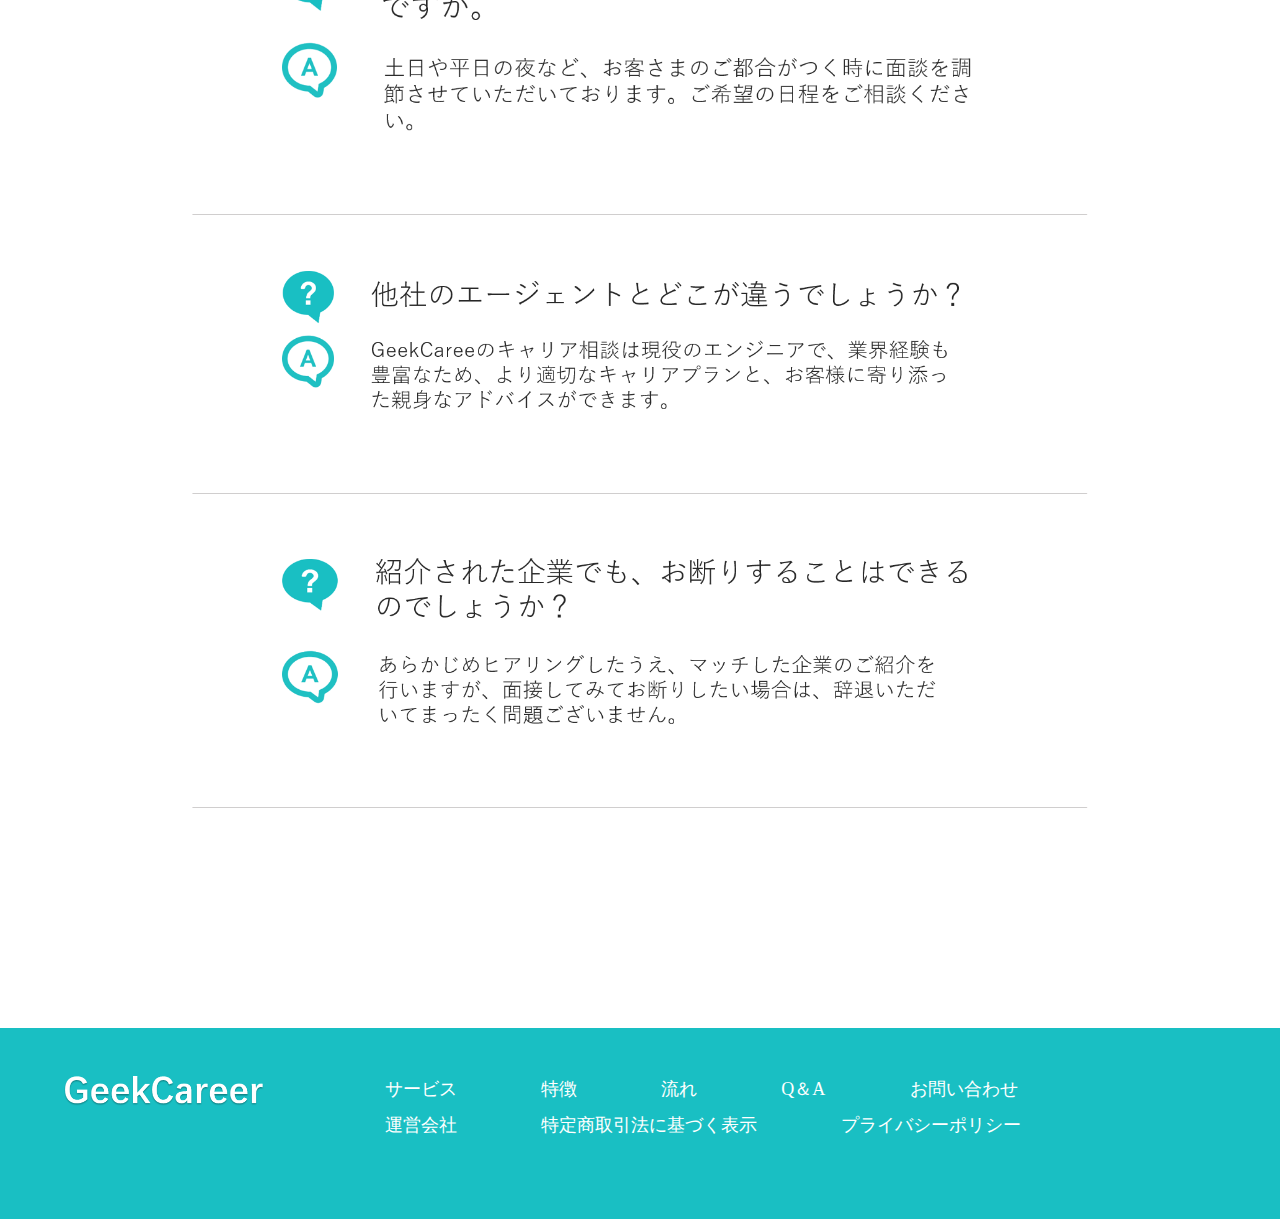
==== commit c0515e55: "「geekcareer_lp」コーディング修正6" ====
--- a/geekcareer/index.html
+++ b/geekcareer/index.html
@@ -7,6 +7,7 @@
 		<title>geekcareer</title>
 		<meta name="viewport" content="width=device-width, initial-scale=1.0, minimum-scale=1.0, maximum-scale=1.0, user-scalable=no">
 		<link rel="stylesheet" type="text/css" href="style.css" />
+		<script src="https://r.moshimo.com/af/r/maftag.js"></script>
 		<script src="https://sdk.form.run/js/v2/embed.js"></script>
 		<script type="text/javascript" src="https://ajax.googleapis.com/ajax/libs/jquery/1.8.2/jquery.min.js"></script>
 		<script type="text/javascript" src="../js/g-analytics.js"></script>
@@ -78,7 +79,7 @@
 			</div>
 
 			<div class="onayami">
-				<div id="se"><img class="db dn_s" src="img/onayami_buck_img.png" /></div>
+				<img class="db dn_s" src="img/onayami_buck_img.png" />
 				<img class="dn db_s" src="img/onayami_buck_img_sp.jpg" />
 				<img class="onayami_title" src="img/onayami_title.png" />
 				<img class="onayami_dis" src="img/onayami_discription.png" />
@@ -100,7 +101,7 @@
 				<img class="dn_s profile_keireki" src="img/profiel_keireki.png" />
 				<img class="dn db_s profile_keireki" src="img/profiel_keireki_sp.png" />
 			</div>
-
+			<div id="se">
 			<div class="agent_title dn db_s">
 					<img class="agent_hai" src="img/what's_title_buck_img_sp.png" />
 					<img class="agent_bun" src="img/what's_title_sp.png" />
@@ -114,10 +115,23 @@
 					<img class="mt7 db dn_s" src="img/what's_agent_career.png"/>
 					<img class="mt7 db dn_s" src="img/what's_agent_kyujin.png"/>
 					<img class="mt7 db dn_s" src="img/what's_agent_mensetsu.png"/>
-					<img class="mt7 dn db_s" src="img/what's_agent_career.png"/>
-					<img class="mt7 dn db_s" src="img/what's_agent_kyujin.png"/>
-					<img class="mt7 dn db_s" src="img/what's_agent_mensetsu.png"/>
-				</div>
+
+					<div class="agent_career_sp dn db_s">
+						<p class="agent_career_title_sp">キャリアアドバイス</p>
+						<p class="agent_career_dis_sp">「転職市場の知識を得たい方」、「自分の強みがはっきりしない」など、悩んでいる転職者のご相談にのり、豊富な経験と業界の知識をもった、現役のエンジニアがアドバイスをしています。</p>
+					</div>			
+					
+					<div class="agent_kyujin_sp dn db_s">
+						<p class="agent_kyujin_title_sp">求人のご紹介</p>
+						<p class="agent_kyujin_dis_sp">求職者の方が抱えるお悩みを解決し、その方にとって最適な転職のお手伝いをします。</p>
+					</div>
+
+					<div class="agent_mensetsu_sp dn db_s">
+						<p class="agent_mensetsu_title_sp">転職に必要な手続きや対策</p>
+						<p class="agent_mensetsu_dis_sp">転職に必要な書類の添削から、面接練習、入社手続きもすべてお任せください。求職者の方はすべて無料でサービスを受けられます。</p>
+					</div>
+				</div>
+			</div>
 			</div>
 
 			<div class="kyuujin_title dn db_s">
@@ -127,8 +141,8 @@
 			<div class="kyuujin">
 				<div class="kyuujin_dis">
 					<img class="db dn_s" src="img/kyujin_title.png" />
-					<img class="mt12 db dn_s" src="img/kyujin_discription.png" />
-					<img class="mt10 dn db_s" src="img/kyujin_discription.png" />
+					<img class="mt10 db dn_s" src="img/kyujin_discription.png" />
+					<p class="mt10 dn db_s">キャリア相談で方向性が決まりましたら、あらかじめ面談で伺った要件を元にマッチした企業の求人紹介をいたします。闇雲に大量の求人紹介をしたり、希望と違う求人のご紹介などで、求職者さまに無駄な時間をとらせることはございません。安心してご利用いただいております。</p>
 				</div>
 				<div class="kyuujin_img db dn_s">
 					<img class="db" src="img/kyuujin.jpg" />
@@ -265,7 +279,7 @@
 			<div class="qaw80a dn_s"><img class="mt7" src="img/q&a_q5.png" /></div>
 			<p class="dn db_s q5">紹介された企業でも、お断りすることはできるのでしょうか？</p>
 			<p class="dn db_s a5">あらかじめヒアリングしたうえ、マッチした企業のご紹介を行いますが、面接してみてお断りしたい場合は、辞退いただいてまったく問題ございません。</p>
-			<img class="mt7" src="img/line.png" />
+			<img class="mt7 mb7" src="img/line.png" />
 		</div>
 		<div id="to"><div class="formrun-embed" data-formrun-form="@tensyoku-moushikomi" data-formrun-redirect="true"></div></div>
 
--- a/geekcareer/style.css
+++ b/geekcareer/style.css
@@ -7,6 +7,26 @@
 }
 img{
 	width: 100%;
+}
+#se{
+	padding-top: 6.8%;
+	margin-top: -6.8%;
+}
+#tc{
+	padding-top: 6.8%;
+	margin-top: -6.8%;
+}
+#fl{
+	padding-top: 6.8%;
+	margin-top: -6.8%;
+}
+#qa{
+	padding-top: 6.8%;
+	margin-top: -6.8%;
+}
+#to{
+	padding-top: 6.8%;
+	margin-top: -6.8%;
 }
 .logo{
 	display: block;
@@ -205,6 +225,9 @@
 .mt14{
 	margin-top: 14%;
 }
+.mb7{
+	margin-bottom: 7%;
+}
 .flow_title{
 	width: 60%;
 	margin: 10% auto 0%;
@@ -282,6 +305,9 @@
 	padding: 1% 3% 6% 3%;
 	margin-top: 12%;
 }
+.footer_logo{
+	width: 50%;
+}
 ul#footter-gn1{
 	width: 70%;
 	padding: 0px;
@@ -324,7 +350,8 @@
 }
 .fl{
 	float: left;
-	margin-top: 0.5%;
+	margin-top: 1%;
+	width: 250px;
 }
 .clearfix::after{
 	content: "";
@@ -389,6 +416,9 @@
 
 @media only screen and (max-width: 980px){
 
+.fl{
+	margin-left: 1%;
+}
 ul#footter-gn1{
 	width: 96%;
 	margin-left: 4%;
@@ -433,7 +463,7 @@
 }
 .top_but_s{
 	width: 80%;
-	margin: 0 auto;
+	margin: 4% auto;
 }
 .top_man{
 	width: 25%;
@@ -476,9 +506,9 @@
 	left: 15%;
 }
 .profile_title{
-	width: 54%;
+	width: 51%;
 	top: 12%;
-	left: 45%;
+	left: 46%;
 }
 .profile_name{
 	width: 50%;
@@ -507,6 +537,69 @@
 	width: 100%;
 	margin-bottom: 12%;
 }
+.agent_career_sp{
+	background-image: url("img/what's_agent_career_sp.png");
+	background-repeat: no-repeat;
+	background-position: left middle;
+	background-size: 70px;
+	padding-left: 15%;
+	padding-top: 0%;
+	padding-bottom: 5%;
+	margin-top: 7%;
+}
+.agent_career_title_sp{
+	font-size: 20px;
+	font-family: "游ゴシック";
+	font-weight: bold;
+	margin: 0%;
+}
+.agent_career_dis_sp{
+	font-size: 16px;
+	font-family: "游ゴシック";
+	margin: 0%;
+}
+.agent_kyujin_sp{
+	background-image: url("img/what's_agent_kyujin_sp.png");
+	background-repeat: no-repeat;
+	background-position: left middle;
+	background-size: 55px;
+	padding-left: 15%;
+	padding-top: 0%;
+	padding-bottom: 5%;
+	margin-top: 7%;
+}
+.agent_kyujin_title_sp{
+	font-size: 20px;
+	font-family: "游ゴシック";
+	font-weight: bold;
+	margin: 0%;
+}
+.agent_kyujin_dis_sp{
+	font-size: 16px;
+	font-family: "游ゴシック";
+	margin: 0%;
+}
+.agent_mensetsu_sp{
+	background-image: url("img/what's_agent_mensetsu_sp.png");
+	background-repeat: no-repeat;
+	background-position: left middle;
+	background-size: 57px;
+	padding-left: 15%;
+	padding-top: 0%;
+	padding-bottom: 5%;
+	margin-top: 7%;
+}
+.agent_mensetsu_title_sp{
+	font-size: 20px;
+	font-family: "游ゴシック";
+	font-weight: bold;
+	margin: 0%;
+}
+.agent_mensetsu_dis_sp{
+	font-size: 16px;
+	font-family: "游ゴシック";
+	margin: 0%;
+}
 .kyuujin_title{
 	position: relative;
 }
@@ -521,6 +614,7 @@
 	left: 15%;
 }
 .kyuujin_dis{
+	font-size: 18px;
 	width: 100%;
 	margin-top: 0%;
 }
@@ -803,8 +897,18 @@
 }
 
 }
+
 @media only screen and (max-width: 670px){
 
+.agent_career_sp{
+	padding-left: 20%;
+}
+.agent_kyujin_sp{
+	padding-left: 20%;
+}
+.agent_mensetsu_sp{
+	padding-left: 20%;
+}
 ul#footter-gn1{
 	display: block;
 	width: 93%;
@@ -827,6 +931,9 @@
 }
 @media only screen and (max-width: 560px){
 
+.kyuujin_dis{
+	font-size: 16px;
+}
 .tc1_title_s{
 	background-size: 50px;
 	font-size: 20px;
@@ -916,6 +1023,19 @@
 	padding-left: 25%;
 }
 
+}
+
+@media only screen and (max-width: 440px){
+
+.agent_career_sp{
+	padding-left: 30%;
+}
+.agent_kyujin_sp{
+	padding-left: 30%;
+}
+.agent_mensetsu_sp{
+	padding-left: 30%;
+}
 }
 
 @media only screen and (max-width: 350px){
